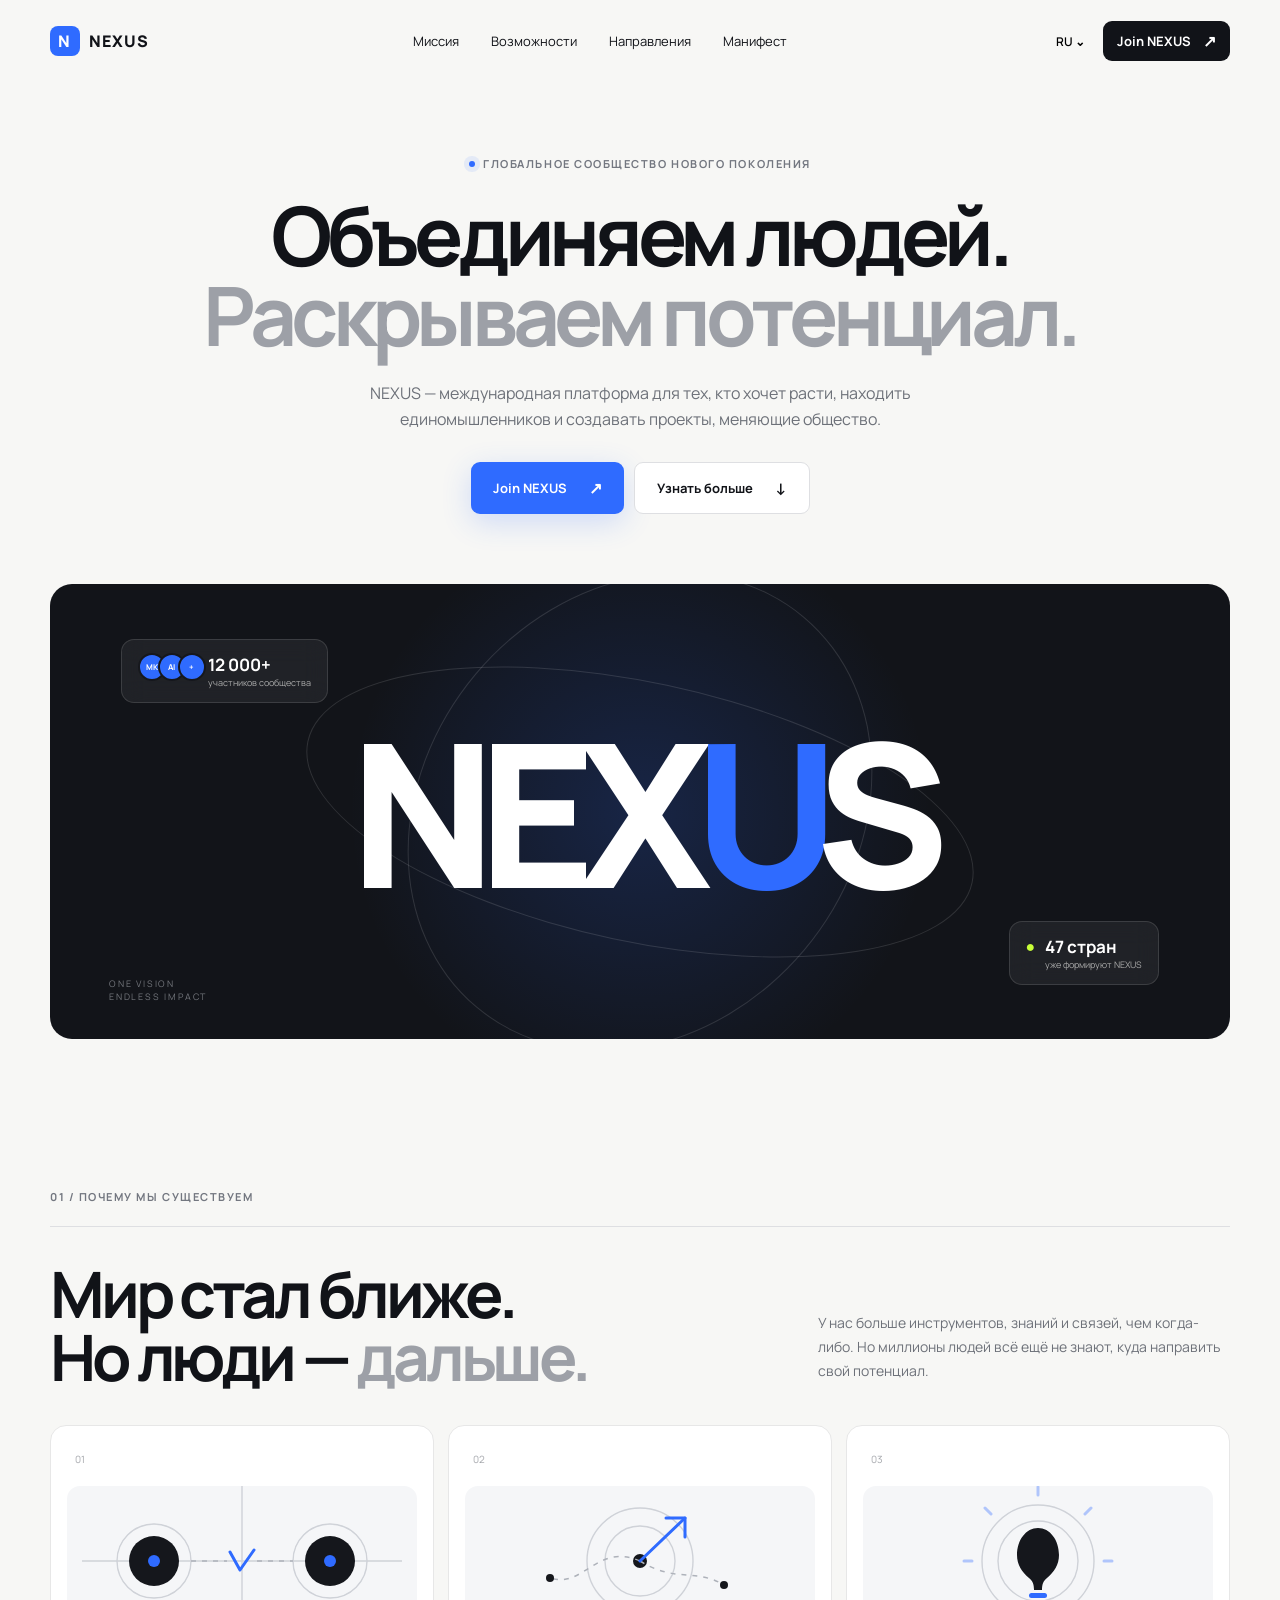
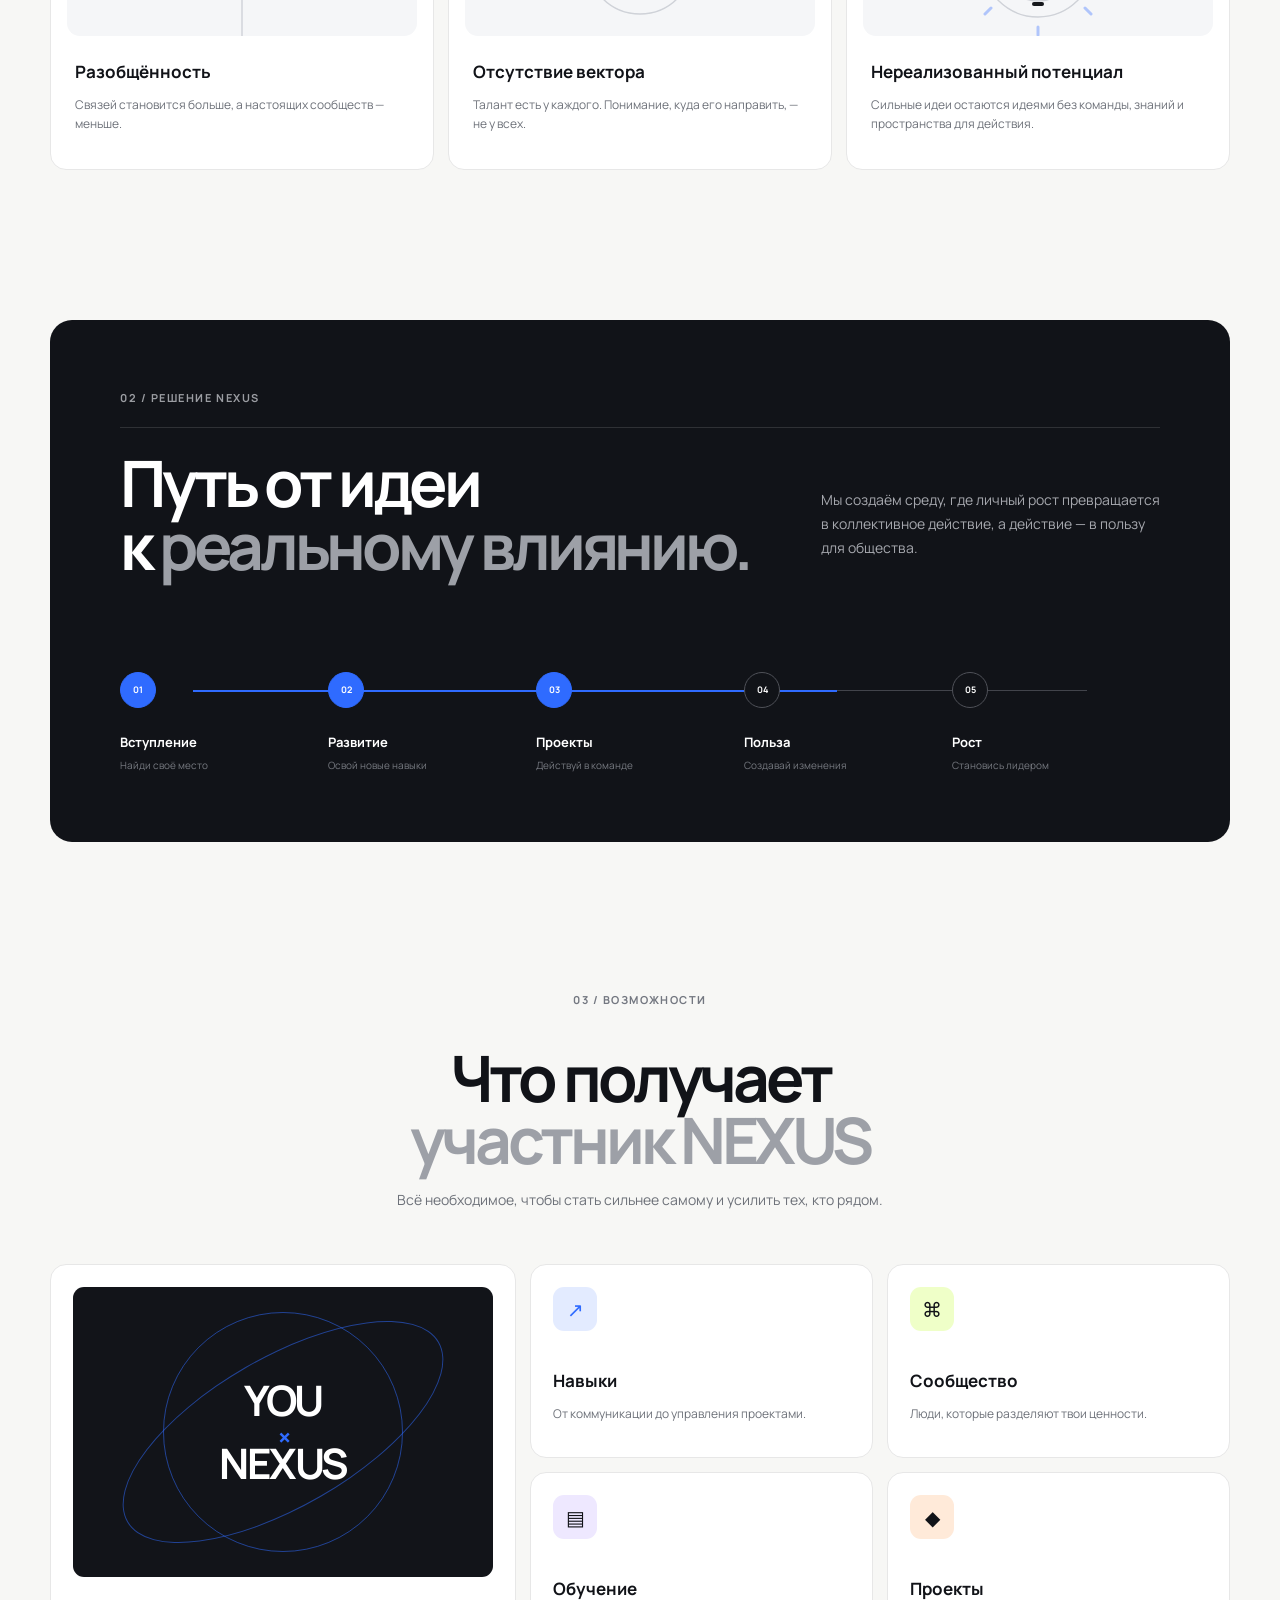
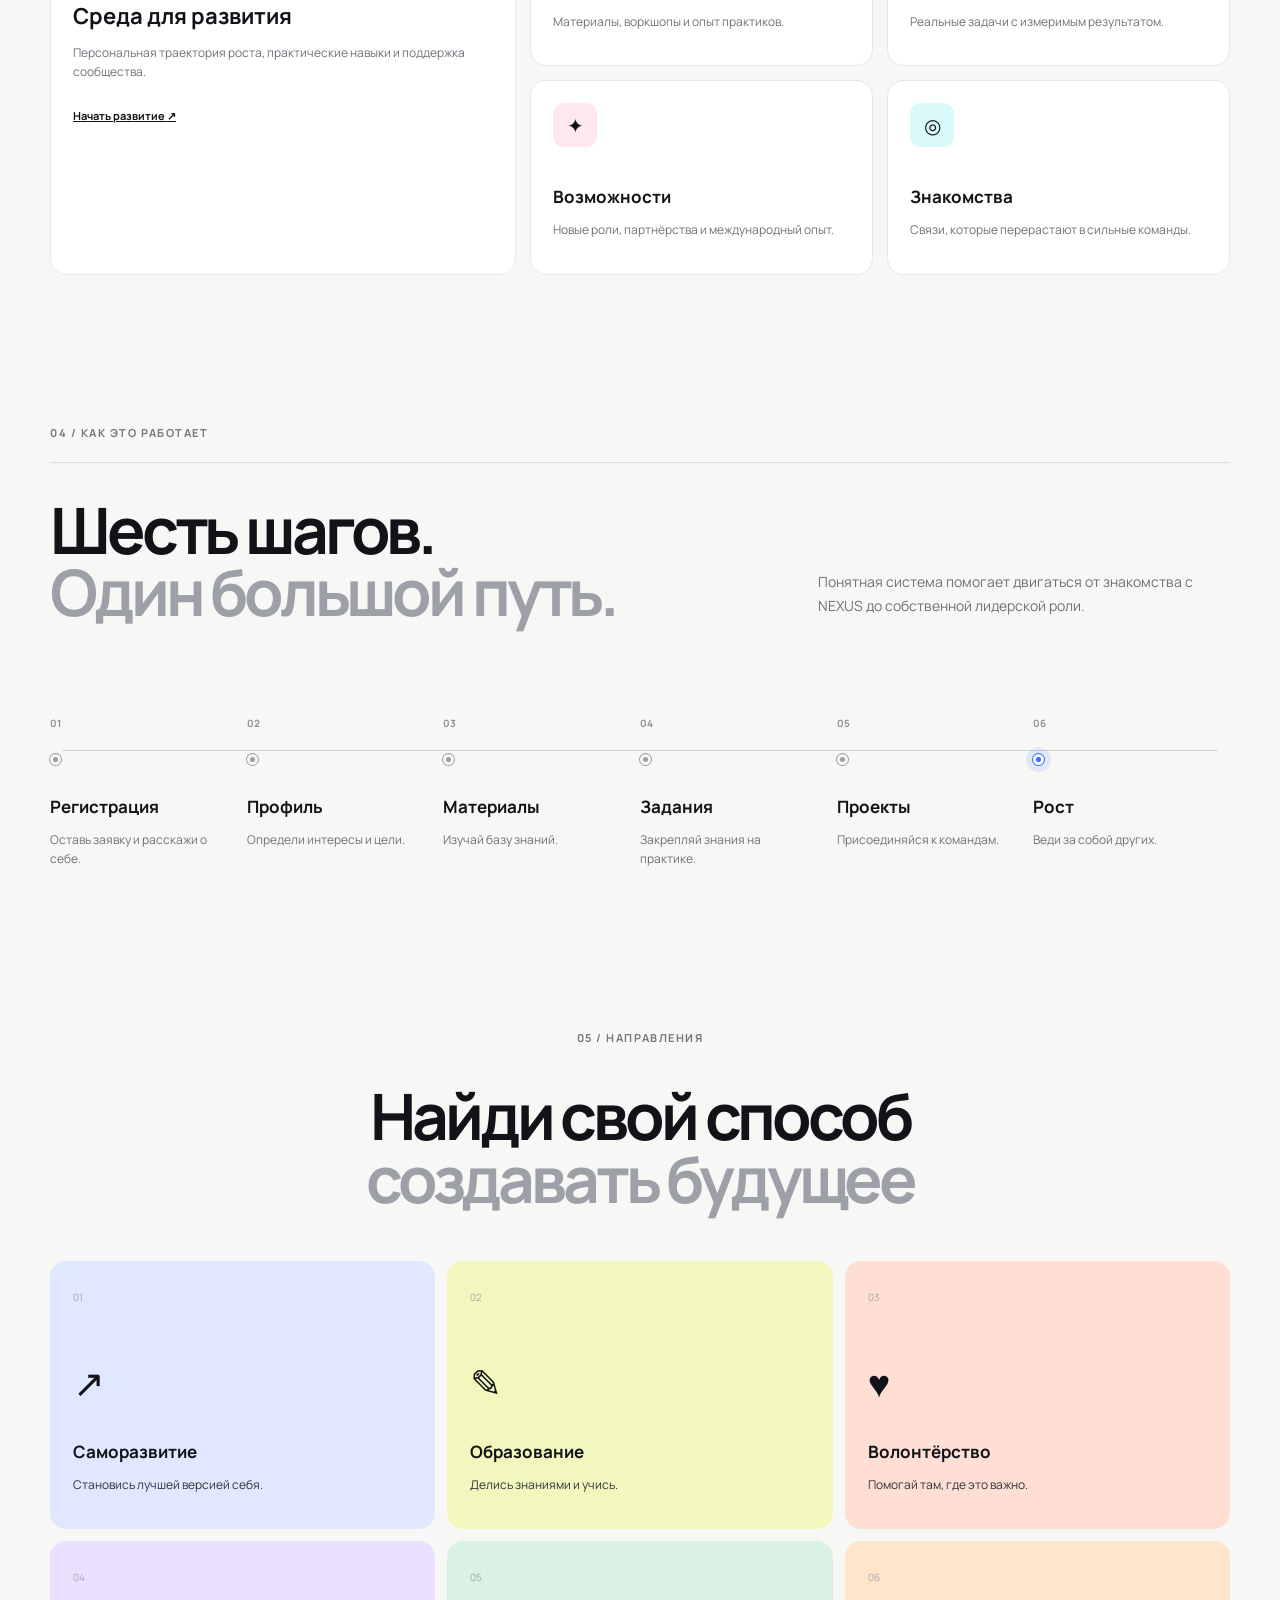
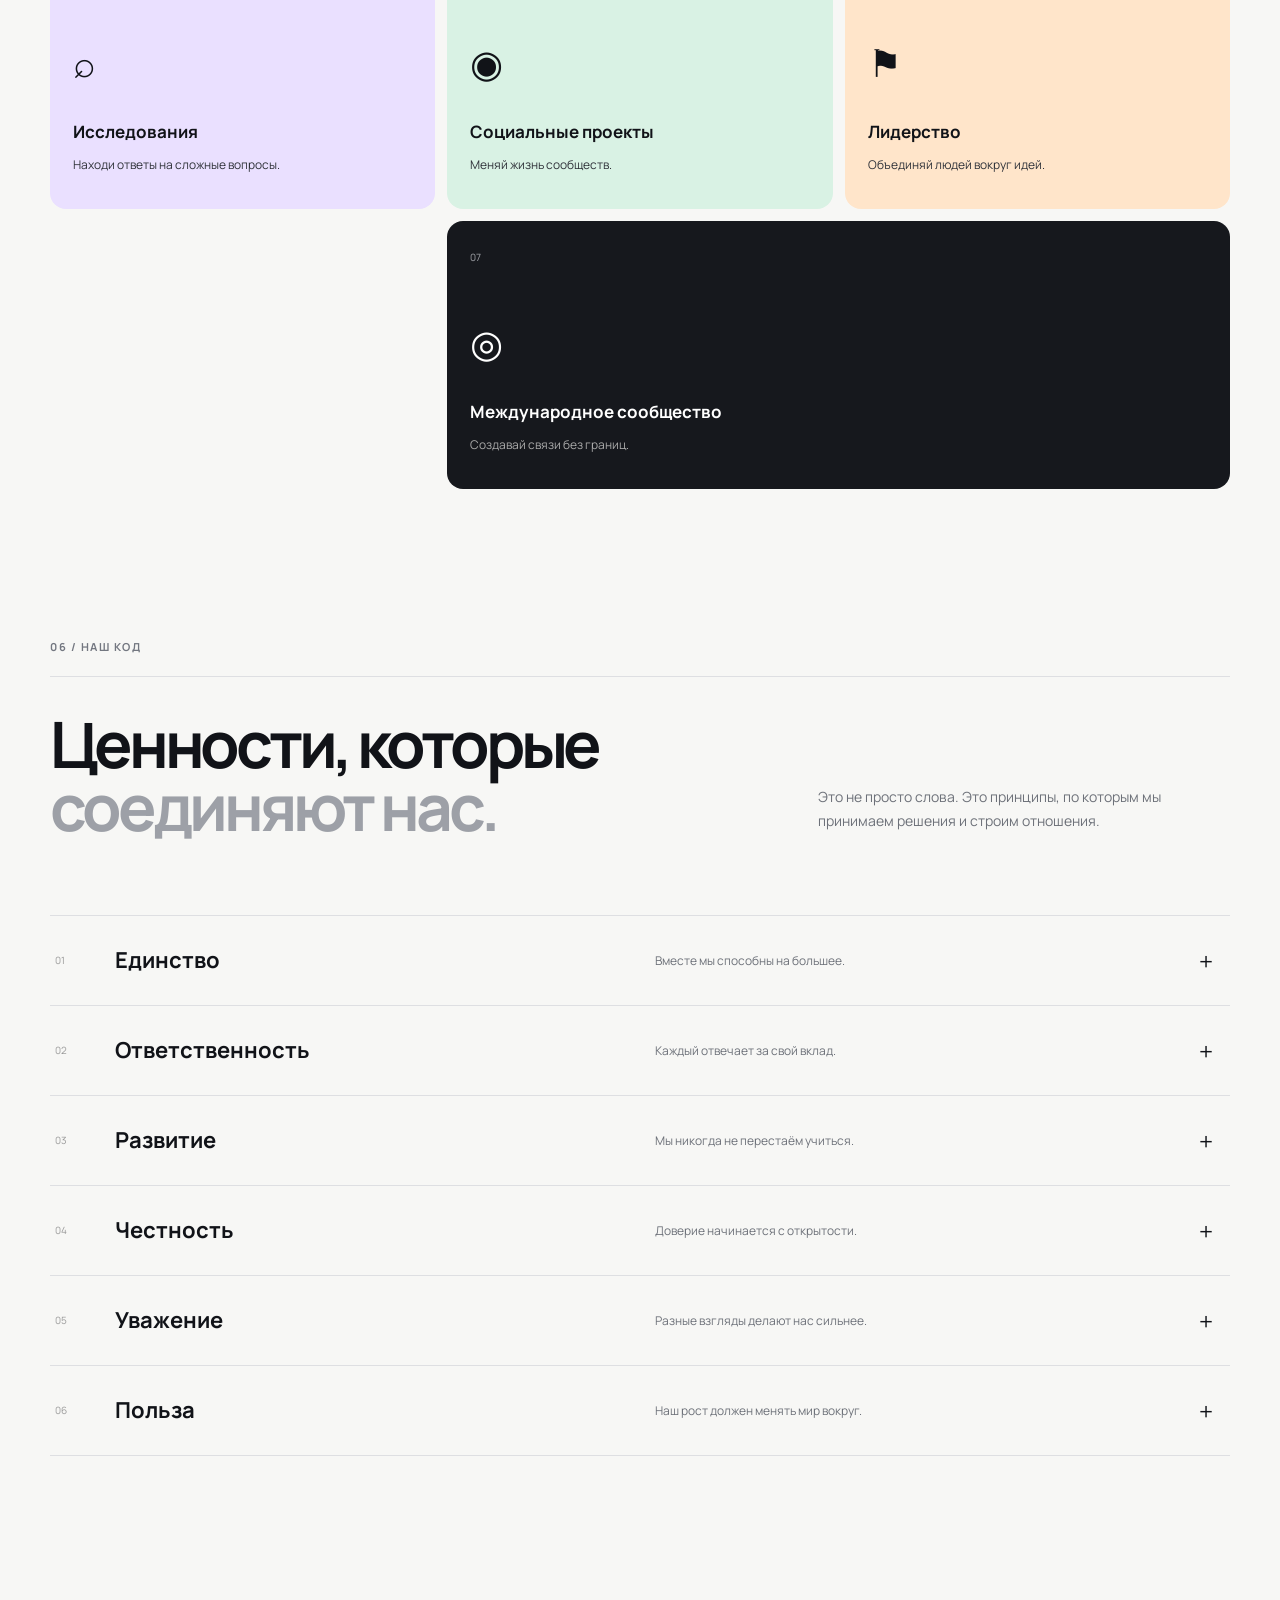
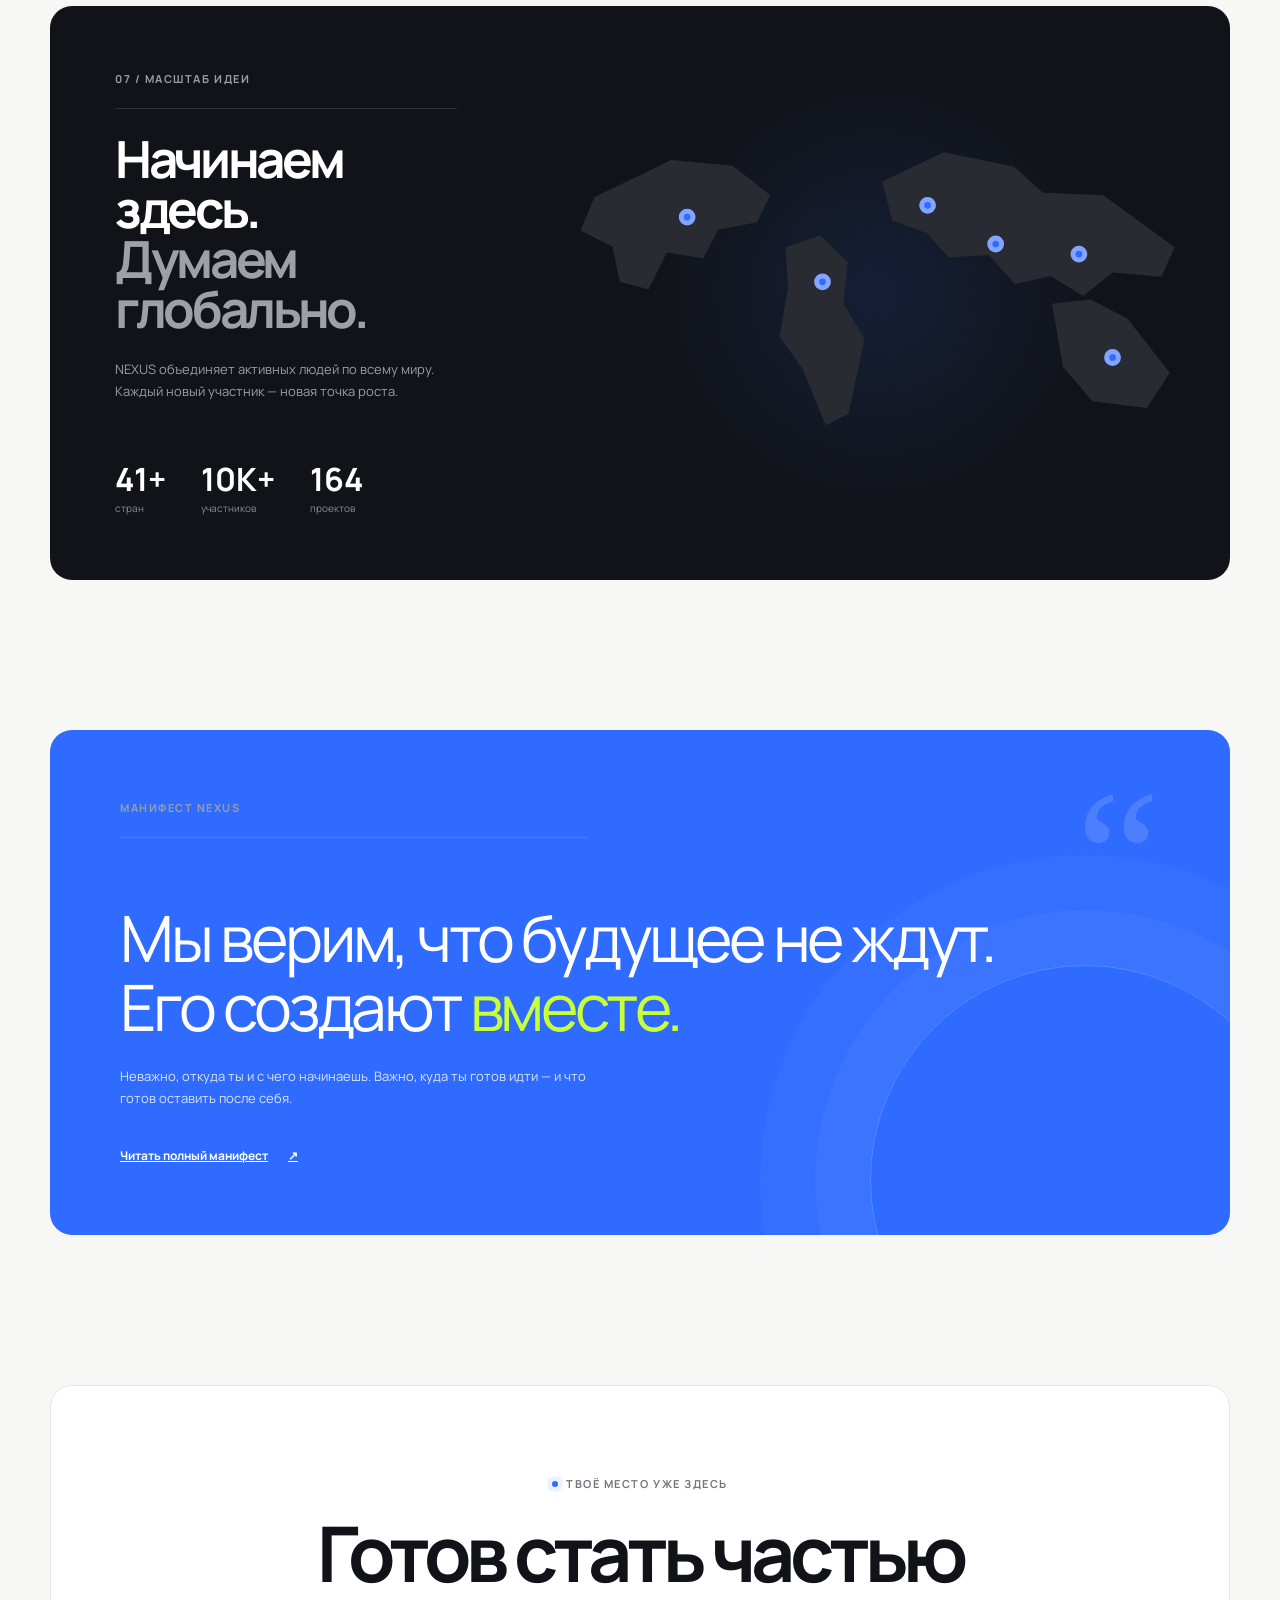
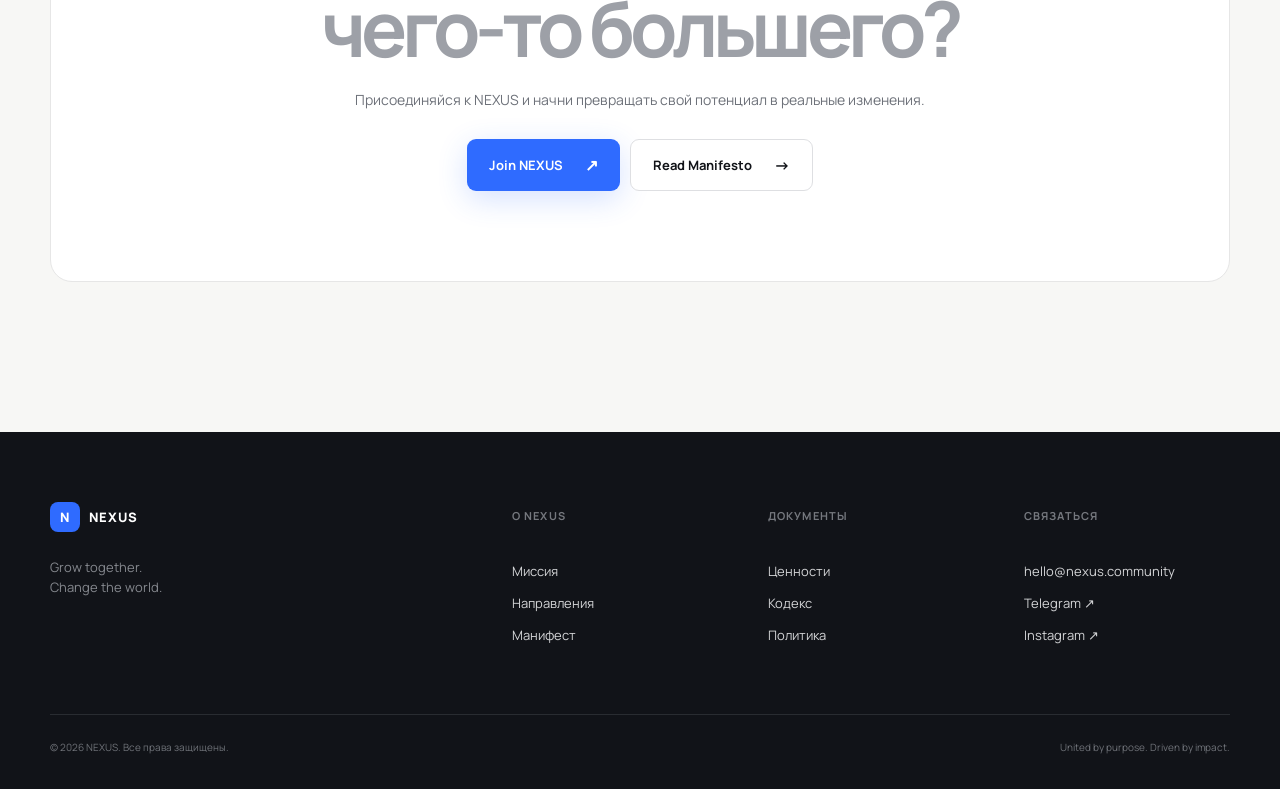
==== index.html @ ebce4820 "nexus-lending" ====
<!doctype html>
<html lang="ru">
<head>
  <meta charset="UTF-8">
  <meta name="viewport" content="width=device-width, initial-scale=1.0">
  <meta name="description" content="NEXUS — международное сообщество людей, которые развиваются и превращают идеи в пользу для общества.">
  <title>NEXUS — Grow together. Change the world.</title>
  <link rel="preconnect" href="https://fonts.googleapis.com">
  <link rel="preconnect" href="https://fonts.gstatic.com" crossorigin>
  <link href="https://fonts.googleapis.com/css2?family=Manrope:wght@400;500;600;700;800&display=swap" rel="stylesheet">
  <link rel="stylesheet" href="styles.css">
  <style>
    .problem-grid article{overflow:hidden;padding-top:20px}.problem-visual{height:150px;margin:18px -8px 24px;border-radius:13px;background:#f5f6f8;display:grid;place-items:center;position:relative;overflow:hidden}.problem-visual svg{width:100%;height:100%;display:block}.problem-visual .line{fill:none;stroke:#15171c;stroke-width:2.2;stroke-linecap:round;stroke-linejoin:round}.problem-visual .soft{fill:none;stroke:#cfd2d8;stroke-width:1.4}.problem-visual .fill{fill:#15171c}.problem-visual .accent{fill:#2f6bff}.problem-visual .accent-line{fill:none;stroke:#2f6bff;stroke-width:3;stroke-linecap:round;stroke-linejoin:round}.problem-visual .dash{fill:none;stroke:#aeb2ba;stroke-width:1.5;stroke-dasharray:5 6}.problem-visual svg *{transition:transform .45s ease,opacity .45s ease}.problem-grid article:hover .visual-disconnect .node-left{transform:translateX(-5px)}.problem-grid article:hover .visual-disconnect .node-right{transform:translateX(5px)}.problem-grid article:hover .visual-direction .arrow{transform:translate(7px,-7px)}.problem-grid article:hover .visual-potential .core{transform:scale(1.14);transform-origin:center}.problem-grid article:hover .visual-potential .ray{opacity:1}
    @media(max-width:800px){.nav-links.open{display:flex;position:absolute;top:72px;left:0;right:0;flex-direction:column;gap:18px;padding:24px;background:#fff;border:1px solid #e4e4e4;border-radius:14px;box-shadow:0 16px 45px #1112}.problem-visual{height:165px}}
  </style>
</head>
<body>
  <header class="nav shell">
    <a class="brand" href="#top" aria-label="NEXUS, на главную"><span class="brand-mark">N</span><span>NEXUS</span></a>
    <nav class="nav-links" aria-label="Основная навигация">
      <a href="#mission">Миссия</a><a href="#benefits">Возможности</a><a href="#directions">Направления</a><a href="#manifesto">Манифест</a>
    </nav>
    <div class="nav-actions"><button class="lang" type="button">RU <span>⌄</span></button><a class="btn btn-dark btn-small" href="#join">Join NEXUS <span>↗</span></a></div>
    <button class="menu" aria-label="Открыть меню" aria-expanded="false"><span></span><span></span></button>
  </header>

  <main id="top">
    <section class="hero shell reveal">
      <div class="eyebrow"><i></i> Глобальное сообщество нового поколения</div>
      <h1>Объединяем людей.<br><span>Раскрываем потенциал.</span></h1>
      <p class="lead">NEXUS — международная платформа для тех, кто хочет расти, находить единомышленников и создавать проекты, меняющие общество.</p>
      <div class="hero-actions"><a class="btn btn-blue" href="#join">Join NEXUS <span>↗</span></a><a class="btn btn-light" href="#mission">Узнать больше <span>↓</span></a></div>
      <div class="hero-stage">
        <div class="orbit orbit-a"></div><div class="orbit orbit-b"></div>
        <div class="hero-word">NEX<span>U</span>S</div>
        <div class="float-card card-one"><div class="avatar-stack"><b>MK</b><b>AI</b><b>+</b></div><strong>12 000+</strong><small>участников сообщества</small></div>
        <div class="float-card card-two"><span class="pulse">●</span><strong>47 стран</strong><small>уже формируют NEXUS</small></div>
        <p class="stage-note">ONE VISION<br>ENDLESS IMPACT</p>
      </div>
    </section>

    <section class="problem section shell reveal" id="mission">
      <div class="section-kicker">01 / Почему мы существуем</div>
      <div class="split-head"><h2>Мир стал ближе.<br>Но люди — <span>дальше.</span></h2><p>У нас больше инструментов, знаний и связей, чем когда-либо. Но миллионы людей всё ещё не знают, куда направить свой потенциал.</p></div>
      <div class="problem-grid">
        <article><span>01</span><div class="problem-visual"><svg class="visual-disconnect" viewBox="0 0 320 150" aria-hidden="true"><path class="soft" d="M0 75h320M160 0v150"/><g class="node-left"><circle class="fill" cx="72" cy="75" r="25"/><circle class="soft" cx="72" cy="75" r="37"/><circle class="accent" cx="72" cy="75" r="6"/></g><g class="node-right"><circle class="fill" cx="248" cy="75" r="25"/><circle class="soft" cx="248" cy="75" r="37"/><circle class="accent" cx="248" cy="75" r="6"/></g><path class="dash" d="M109 75h36m30 0h36"/><path class="accent-line" d="M148 66l10 18 14-20"/></svg></div><h3>Разобщённость</h3><p>Связей становится больше, а настоящих сообществ — меньше.</p></article>
        <article><span>02</span><div class="problem-visual"><svg class="visual-direction" viewBox="0 0 320 150" aria-hidden="true"><circle class="soft" cx="160" cy="75" r="53"/><circle class="soft" cx="160" cy="75" r="35"/><circle class="fill" cx="160" cy="75" r="7"/><path class="dash" d="M160 75C117 56 104 103 70 92M160 75c35 22 56 7 84 24"/><g class="arrow"><path class="accent-line" d="M160 75l45-43"/><path class="accent-line" d="M186 32h19v19"/></g><circle class="fill" cx="70" cy="92" r="4"/><circle class="fill" cx="244" cy="99" r="4"/></svg></div><h3>Отсутствие вектора</h3><p>Талант есть у каждого. Понимание, куда его направить, — не у всех.</p></article>
        <article><span>03</span><div class="problem-visual"><svg class="visual-potential" viewBox="0 0 320 150" aria-hidden="true"><circle class="soft" cx="160" cy="75" r="56"/><circle class="soft" cx="160" cy="75" r="40"/><g class="ray" opacity=".35"><path class="accent-line" d="M160 9V1M160 149v-8M94 75h-8M234 75h-8M113 28l-6-6M207 122l6 6M207 28l6-6M113 122l-6 6"/></g><g class="core"><path class="fill" d="M139 69c0-15 9-27 21-27s21 12 21 27c0 10-5 17-12 23-4 3-5 7-5 12h-8c0-5-1-9-5-12-7-6-12-13-12-23z"/><rect class="accent" x="151" y="107" width="18" height="5" rx="2.5"/><rect class="fill" x="154" y="116" width="12" height="4" rx="2"/></g></svg></div><h3>Нереализованный потенциал</h3><p>Сильные идеи остаются идеями без команды, знаний и пространства для действия.</p></article>
      </div>
    </section>

    <section class="solution section shell reveal">
      <div class="dark-panel">
        <div class="section-kicker light">02 / Решение NEXUS</div>
        <div class="solution-head"><h2>Путь от идеи<br>к <span>реальному влиянию.</span></h2><p>Мы создаём среду, где личный рост превращается в коллективное действие, а действие — в пользу для общества.</p></div>
        <div class="path">
          <div class="path-line"><i></i></div>
          <article><b>01</b><span>Вступление</span><small>Найди своё место</small></article>
          <article><b>02</b><span>Развитие</span><small>Освой новые навыки</small></article>
          <article><b>03</b><span>Проекты</span><small>Действуй в команде</small></article>
          <article><b>04</b><span>Польза</span><small>Создавай изменения</small></article>
          <article><b>05</b><span>Рост</span><small>Становись лидером</small></article>
        </div>
      </div>
    </section>

    <section class="benefits section shell reveal" id="benefits">
      <div class="center-head"><div class="section-kicker">03 / Возможности</div><h2>Что получает<br><span>участник NEXUS</span></h2><p>Всё необходимое, чтобы стать сильнее самому и усилить тех, кто рядом.</p></div>
      <div class="benefit-grid">
        <article class="benefit-feature"><div class="feature-visual"><div class="ring r1"></div><div class="ring r2"></div><strong>YOU<br><span>×</span><br>NEXUS</strong></div><h3>Среда для развития</h3><p>Персональная траектория роста, практические навыки и поддержка сообщества.</p><a href="#join">Начать развитие ↗</a></article>
        <div class="mini-grid">
          <article><div class="mini-icon blue">↗</div><h3>Навыки</h3><p>От коммуникации до управления проектами.</p></article>
          <article><div class="mini-icon lime">⌘</div><h3>Сообщество</h3><p>Люди, которые разделяют твои ценности.</p></article>
          <article><div class="mini-icon violet">▤</div><h3>Обучение</h3><p>Материалы, воркшопы и опыт практиков.</p></article>
          <article><div class="mini-icon orange">◆</div><h3>Проекты</h3><p>Реальные задачи с измеримым результатом.</p></article>
          <article><div class="mini-icon pink">✦</div><h3>Возможности</h3><p>Новые роли, партнёрства и международный опыт.</p></article>
          <article><div class="mini-icon cyan">◎</div><h3>Знакомства</h3><p>Связи, которые перерастают в сильные команды.</p></article>
        </div>
      </div>
    </section>

    <section class="how section shell reveal">
      <div class="section-kicker">04 / Как это работает</div>
      <div class="split-head"><h2>Шесть шагов.<br><span>Один большой путь.</span></h2><p>Понятная система помогает двигаться от знакомства с NEXUS до собственной лидерской роли.</p></div>
      <div class="steps">
        <article><b>01</b><div class="step-dot"></div><h3>Регистрация</h3><p>Оставь заявку и расскажи о себе.</p></article>
        <article><b>02</b><div class="step-dot"></div><h3>Профиль</h3><p>Определи интересы и цели.</p></article>
        <article><b>03</b><div class="step-dot"></div><h3>Материалы</h3><p>Изучай базу знаний.</p></article>
        <article><b>04</b><div class="step-dot"></div><h3>Задания</h3><p>Закрепляй знания на практике.</p></article>
        <article><b>05</b><div class="step-dot"></div><h3>Проекты</h3><p>Присоединяйся к командам.</p></article>
        <article><b>06</b><div class="step-dot active"></div><h3>Рост</h3><p>Веди за собой других.</p></article>
      </div>
    </section>

    <section class="directions section shell reveal" id="directions">
      <div class="center-head"><div class="section-kicker">05 / Направления</div><h2>Найди свой способ<br><span>создавать будущее</span></h2></div>
      <div class="direction-grid">
        <article class="d-blue"><span>01</span><div>↗</div><h3>Саморазвитие</h3><p>Становись лучшей версией себя.</p></article>
        <article class="d-yellow"><span>02</span><div>✎</div><h3>Образование</h3><p>Делись знаниями и учись.</p></article>
        <article class="d-coral"><span>03</span><div>♥</div><h3>Волонтёрство</h3><p>Помогай там, где это важно.</p></article>
        <article class="d-violet"><span>04</span><div>⌕</div><h3>Исследования</h3><p>Находи ответы на сложные вопросы.</p></article>
        <article class="d-green"><span>05</span><div>◉</div><h3>Социальные проекты</h3><p>Меняй жизнь сообществ.</p></article>
        <article class="d-orange"><span>06</span><div>⚑</div><h3>Лидерство</h3><p>Объединяй людей вокруг идей.</p></article>
        <article class="d-dark wide"><span>07</span><div>◎</div><h3>Международное сообщество</h3><p>Создавай связи без границ.</p></article>
      </div>
    </section>

    <section class="values section shell reveal">
      <div class="section-kicker">06 / Наш код</div><div class="split-head"><h2>Ценности, которые<br><span>соединяют нас.</span></h2><p>Это не просто слова. Это принципы, по которым мы принимаем решения и строим отношения.</p></div>
      <div class="value-row"><span>01</span><h3>Единство</h3><p>Вместе мы способны на большее.</p><b>＋</b></div>
      <div class="value-row"><span>02</span><h3>Ответственность</h3><p>Каждый отвечает за свой вклад.</p><b>＋</b></div>
      <div class="value-row"><span>03</span><h3>Развитие</h3><p>Мы никогда не перестаём учиться.</p><b>＋</b></div>
      <div class="value-row"><span>04</span><h3>Честность</h3><p>Доверие начинается с открытости.</p><b>＋</b></div>
      <div class="value-row"><span>05</span><h3>Уважение</h3><p>Разные взгляды делают нас сильнее.</p><b>＋</b></div>
      <div class="value-row"><span>06</span><h3>Польза</h3><p>Наш рост должен менять мир вокруг.</p><b>＋</b></div>
    </section>

    <section class="scale section shell reveal">
      <div class="map-panel">
        <div class="map-copy"><div class="section-kicker light">07 / Масштаб идеи</div><h2>Начинаем здесь.<br><span>Думаем глобально.</span></h2><p>NEXUS объединяет активных людей по всему миру. Каждый новый участник — новая точка роста.</p><div class="stats"><div><strong data-count="47">0</strong><small>стран</small></div><div><strong data-count="12000">0</strong><small>участников</small></div><div><strong data-count="186">0</strong><small>проектов</small></div></div></div>
        <div class="map" aria-label="Карта международного сообщества"><svg viewBox="0 0 800 430" role="img"><path d="M94 87l62-30 73 7 45 35-16 32-46 9-18 34-43-7-22 44-34-9-9-42-38-19 17-40zm198 74 41-14 33 31-5 50 25 42-19 89-27 14-28-68-27-38 10-58zm115-78 73-35 84 17 34 31 72 3 85 62-16 35-58-5-35 28-39-24-42 10-31-35-48 3-26-29-41-15zm202 145 46-5 44 23 50 64-27 42-65-8-35-41z"/><g><circle cx="175" cy="125" r="7"/><circle cx="336" cy="202" r="7"/><circle cx="461" cy="111" r="7"/><circle cx="542" cy="157" r="7"/><circle cx="641" cy="169" r="7"/><circle cx="681" cy="292" r="7"/></g></svg></div>
      </div>
    </section>

    <section class="manifesto section shell reveal" id="manifesto">
      <div class="manifest-card"><span class="quote">“</span><div class="section-kicker light">Манифест NEXUS</div><blockquote>Мы верим, что будущее не ждут.<br>Его создают <em>вместе.</em></blockquote><p>Неважно, откуда ты и с чего начинаешь. Важно, куда ты готов идти — и что готов оставить после себя.</p><a class="text-link" href="#join">Читать полный манифест <span>↗</span></a><div class="manifest-orb"></div></div>
    </section>

    <section class="join section shell reveal" id="join">
      <div class="join-inner"><div class="eyebrow"><i></i> Твоё место уже здесь</div><h2>Готов стать частью<br><span>чего-то большего?</span></h2><p>Присоединяйся к NEXUS и начни превращать свой потенциал в реальные изменения.</p><div class="hero-actions"><a class="btn btn-blue" href="mailto:join@nexus.community">Join NEXUS <span>↗</span></a><a class="btn btn-light" href="#manifesto">Read Manifesto <span>→</span></a></div></div>
    </section>
  </main>

  <footer class="footer">
    <div class="shell footer-top"><div class="footer-brand"><a class="brand inverse" href="#top"><span class="brand-mark">N</span><span>NEXUS</span></a><p>Grow together.<br>Change the world.</p></div><div><h4>О NEXUS</h4><a href="#mission">Миссия</a><a href="#directions">Направления</a><a href="#manifesto">Манифест</a></div><div><h4>Документы</h4><a href="#">Ценности</a><a href="#">Кодекс</a><a href="#">Политика</a></div><div><h4>Связаться</h4><a href="mailto:hello@nexus.community">hello@nexus.community</a><a href="#">Telegram ↗</a><a href="#">Instagram ↗</a></div></div>
    <div class="shell footer-bottom"><span>© 2026 NEXUS. Все права защищены.</span><span>United by purpose. Driven by impact.</span></div>
  </footer>
  <script src="script.js"></script>
</body>
</html>
---- styles.css ----
:root{--ink:#111318;--muted:#6d7179;--line:#dedfe2;--bg:#f7f7f5;--blue:#2f6bff;--lime:#c8ff38;--radius:22px}*{box-sizing:border-box}html{scroll-behavior:smooth}body{margin:0;background:var(--bg);color:var(--ink);font-family:Manrope,Arial,sans-serif;-webkit-font-smoothing:antialiased}.shell{width:min(1180px,calc(100% - 48px));margin:auto}.nav{height:82px;display:flex;align-items:center;justify-content:space-between;position:relative;z-index:20}.brand{display:flex;align-items:center;gap:9px;font-size:16px;font-weight:800;letter-spacing:.07em;text-decoration:none;color:var(--ink)}.brand-mark{display:grid;place-items:center;width:30px;height:30px;border-radius:8px;background:var(--blue);color:white;font-weight:800}.nav-links{display:flex;gap:32px}.nav-links a,.footer a{font-size:13px;color:var(--ink);text-decoration:none}.nav-actions{display:flex;align-items:center;gap:12px}.lang{border:0;background:transparent;font:600 12px Manrope}.btn{display:inline-flex;align-items:center;justify-content:center;gap:22px;height:52px;padding:0 22px;border-radius:9px;text-decoration:none;font-weight:700;font-size:13px;transition:.25s}.btn span{font-size:16px}.btn:hover{transform:translateY(-2px)}.btn-small{height:40px;padding:0 14px;gap:12px}.btn-dark{background:var(--ink);color:white}.btn-blue{background:var(--blue);color:white;box-shadow:0 8px 30px #2f6bff33}.btn-light{background:white;color:var(--ink);border:1px solid var(--line)}.menu{display:none;background:none;border:0}.hero{text-align:center;padding-top:74px}.eyebrow,.section-kicker{text-transform:uppercase;letter-spacing:.14em;font-weight:700;font-size:11px;color:#737780}.eyebrow{display:flex;justify-content:center;align-items:center;gap:8px}.eyebrow i{width:6px;height:6px;border-radius:50%;background:var(--blue);box-shadow:0 0 0 5px #2f6bff18}.hero h1,.section h2{font-size:clamp(48px,6.4vw,86px);line-height:.98;letter-spacing:-.065em;margin:24px 0}.hero h1 span,.section h2 span{color:#9da0a7}.lead{font-size:16px;line-height:1.65;max-width:660px;margin:0 auto;color:var(--muted)}.hero-actions{display:flex;justify-content:center;gap:10px;margin-top:30px}.hero-stage{height:455px;margin-top:70px;background:#121419;border-radius:var(--radius);position:relative;overflow:hidden;color:white;display:grid;place-items:center}.hero-stage:after{content:"";position:absolute;inset:0;background:radial-gradient(circle at center,#2f6bff32,transparent 46%)}.hero-word{position:relative;z-index:2;font-weight:800;font-size:clamp(80px,16vw,200px);letter-spacing:-.09em}.hero-word span{color:var(--blue)}.orbit{position:absolute;border:1px solid #ffffff20;border-radius:50%;z-index:1}.orbit-a{width:680px;height:260px;transform:rotate(12deg)}.orbit-b{width:510px;height:430px;transform:rotate(-50deg)}.float-card{position:absolute;z-index:4;background:#ffffff10;border:1px solid #ffffff20;backdrop-filter:blur(12px);border-radius:13px;padding:13px 16px;text-align:left;display:grid;grid-template-columns:auto 1fr;column-gap:10px}.float-card strong{font-size:17px}.float-card small{font-size:9px;color:#aaa;grid-column:2}.card-one{left:6%;top:12%}.card-two{right:6%;bottom:12%}.avatar-stack{grid-row:1/3}.avatar-stack b{display:inline-grid;place-items:center;width:28px;height:28px;border-radius:50%;background:var(--blue);font-size:8px;margin-right:-8px;border:2px solid #16181d}.pulse{color:var(--lime);grid-row:1/3}.stage-note{position:absolute;z-index:3;left:5%;bottom:6%;text-align:left;font-size:9px;letter-spacing:.2em;color:#74777d}.section{padding-top:150px}.section-kicker{padding-bottom:22px;border-bottom:1px solid var(--line)}.split-head{display:grid;grid-template-columns:1.25fr .75fr;gap:80px;align-items:end}.split-head h2{font-size:clamp(42px,5vw,67px);margin:36px 0}.split-head p,.solution-head p{color:var(--muted);line-height:1.7;font-size:14px;max-width:430px;margin-bottom:42px}.problem-grid{display:grid;grid-template-columns:repeat(3,1fr);gap:14px}.problem-grid article{background:white;border:1px solid #e7e7e7;border-radius:16px;padding:24px;min-height:280px;position:relative;transition:.3s}.problem-grid article:hover{transform:translateY(-6px);box-shadow:0 20px 50px #1111}.problem-grid article>span,.direction-grid article>span{font-size:10px;color:#a4a6ab}.icon{font-size:48px;margin:48px 0 28px}.problem-grid h3,.benefit-grid h3,.steps h3,.direction-grid h3{font-size:17px;margin:0 0 10px}.problem-grid p,.benefit-grid p,.steps p,.direction-grid p{font-size:12px;color:var(--muted);line-height:1.6}.dark-panel{background:#111318;color:white;border-radius:var(--radius);padding:70px}.section-kicker.light{color:#9b9da2;border-color:#ffffff20}.solution-head{display:grid;grid-template-columns:1.3fr .7fr;gap:70px;align-items:end}.solution-head h2{font-size:clamp(46px,5vw,68px)}.solution-head p{color:#a6a8ae}.path{position:relative;display:grid;grid-template-columns:repeat(5,1fr);margin-top:70px}.path-line{position:absolute;top:18px;left:7%;right:7%;height:1px;background:#42444b}.path-line i{display:block;width:72%;height:2px;background:var(--blue)}.path article{display:flex;flex-direction:column;gap:7px;position:relative}.path article b{width:36px;height:36px;border:1px solid #4f5158;border-radius:50%;display:grid;place-items:center;background:#111318;font-size:9px;margin-bottom:18px}.path article:nth-of-type(-n+3) b{background:var(--blue);border-color:var(--blue)}.path article span{font-size:13px;font-weight:700}.path article small{font-size:10px;color:#777a81}.center-head{text-align:center}.center-head .section-kicker{border:0}.center-head h2{font-size:clamp(45px,5vw,67px);margin:18px 0}.center-head p{color:var(--muted);font-size:14px}.benefit-grid{display:grid;grid-template-columns:.8fr 1.2fr;gap:14px;margin-top:55px}.benefit-feature,.mini-grid article{background:white;border:1px solid #e7e7e7;border-radius:16px;padding:22px}.feature-visual{height:290px;border-radius:11px;background:#121419;position:relative;overflow:hidden;display:grid;place-items:center;color:white}.feature-visual strong{text-align:center;font-size:42px;line-height:.75;letter-spacing:-.06em;z-index:2}.feature-visual strong span{color:var(--blue);font-size:26px}.ring{position:absolute;border:1px solid #2f6bff88;border-radius:50%}.r1{width:240px;height:240px}.r2{width:360px;height:150px;transform:rotate(-30deg)}.benefit-feature h3{font-size:22px;margin-top:24px}.benefit-feature a{display:inline-block;color:var(--ink);font-size:11px;font-weight:700;margin-top:15px}.mini-grid{display:grid;grid-template-columns:repeat(2,1fr);gap:14px}.mini-grid article{min-height:190px}.mini-icon{width:44px;height:44px;border-radius:11px;display:grid;place-items:center;margin-bottom:38px;font-size:20px}.blue{background:#e3ebff;color:#2f6bff}.lime{background:#efffc8}.violet{background:#eee8ff}.orange{background:#ffead9}.pink{background:#ffe7ef}.cyan{background:#daf9fb}.steps{display:grid;grid-template-columns:repeat(6,1fr);margin-top:50px;position:relative}.steps:before{content:"";position:absolute;height:1px;background:#cfd0d2;top:40px;left:1%;right:1%}.steps article{position:relative;padding-right:18px}.steps b{font-size:10px;color:#8d9096}.step-dot{width:11px;height:11px;border:3px solid var(--bg);background:#9b9da2;border-radius:50%;margin:22px 0 30px;box-shadow:0 0 0 1px #9b9da2}.step-dot.active{background:var(--blue);box-shadow:0 0 0 1px var(--blue),0 0 0 7px #2f6bff1c}.direction-grid{display:grid;grid-template-columns:repeat(3,1fr);gap:12px;margin-top:50px}.direction-grid article{min-height:260px;padding:23px;border-radius:16px;position:relative}.direction-grid article div{font-size:38px;margin:50px 0 32px}.direction-grid article p{color:#30333a}.d-blue{background:#dfe8ff}.d-yellow{background:#f2f8bd}.d-coral{background:#ffded4}.d-violet{background:#eae0ff}.d-green{background:#d9f2e4}.d-orange{background:#ffe5ca}.direction-grid .d-dark{background:#16181d;color:white}.direction-grid .d-dark p{color:#aaa}.direction-grid .wide{grid-column:2/4}.values .split-head{margin-bottom:40px}.value-row{display:grid;grid-template-columns:60px 1fr 1fr 30px;align-items:center;border-top:1px solid var(--line);padding:24px 5px}.value-row:last-child{border-bottom:1px solid var(--line)}.value-row span{font-size:10px;color:#999}.value-row h3{font-size:22px;margin:0}.value-row p{font-size:12px;color:var(--muted)}.value-row b{font-size:22px;font-weight:400}.map-panel{background:#111318;color:white;border-radius:var(--radius);display:grid;grid-template-columns:.8fr 1.2fr;overflow:hidden}.map-copy{padding:65px}.map-copy h2{font-size:clamp(42px,4vw,60px)}.map-copy p{font-size:13px;color:#9b9da2;line-height:1.7}.stats{display:flex;gap:35px;margin-top:55px}.stats div{display:flex;flex-direction:column}.stats strong{font-size:32px}.stats small{font-size:10px;color:#8a8d92}.map{display:grid;place-items:center;background:radial-gradient(circle at 50% 50%,#2f6bff22,transparent 50%)}.map svg{width:95%;fill:#282b32}.map circle{fill:var(--blue);stroke:#84a5ff;stroke-width:6;animation:pulse 2s infinite}@keyframes pulse{50%{stroke-width:14;stroke-opacity:.1}}.manifest-card{min-height:500px;background:var(--blue);color:white;border-radius:var(--radius);padding:70px;position:relative;overflow:hidden}.manifest-card .section-kicker{width:45%}.quote{position:absolute;right:70px;top:18px;font-family:Georgia;font-size:190px;color:#ffffff24}.manifest-card blockquote{font-size:clamp(38px,5vw,65px);line-height:1.08;letter-spacing:-.05em;margin:65px 0 24px;position:relative;z-index:2}.manifest-card blockquote em{color:var(--lime);font-style:normal}.manifest-card p{width:48%;color:#d9e2ff;line-height:1.7;font-size:13px}.text-link{display:inline-flex;gap:20px;color:white;font-size:12px;font-weight:700;margin-top:25px}.manifest-orb{position:absolute;width:430px;height:430px;border:1px solid #ffffff30;border-radius:50%;right:-70px;bottom:-160px;box-shadow:0 0 0 55px #ffffff08,0 0 0 110px #ffffff07}.join{text-align:center;padding-bottom:150px}.join-inner{background:white;border:1px solid #e6e6e6;border-radius:var(--radius);padding:90px 20px}.join h2{font-size:clamp(48px,6vw,78px)}.join p{font-size:14px;color:var(--muted)}.footer{background:#111318;color:white;padding-top:70px}.footer-top{display:grid;grid-template-columns:2fr repeat(3,1fr);gap:50px;padding-bottom:70px}.brand.inverse{color:white}.footer-brand p{color:#85888e;font-size:13px;line-height:1.6;margin-top:25px}.footer h4{font-size:11px;text-transform:uppercase;letter-spacing:.1em;color:#75787e;margin:6px 0 25px}.footer-top>div:not(:first-child){display:flex;flex-direction:column;gap:14px}.footer a{color:#d3d4d6}.footer-bottom{border-top:1px solid #292c31;padding:25px 0 35px;display:flex;justify-content:space-between;color:#6f7278;font-size:10px}.reveal{opacity:0;transform:translateY(25px);transition:opacity .7s,transform .7s}.reveal.visible{opacity:1;transform:none}@media(max-width:800px){.shell{width:min(100% - 28px,1180px)}.nav-links,.nav-actions{display:none}.menu{display:block}.menu span{display:block;width:22px;height:2px;background:#111;margin:5px}.hero{padding-top:45px}.hero h1{font-size:48px}.hero-stage{height:340px;margin-top:45px}.float-card{transform:scale(.8)}.card-one{left:0}.card-two{right:0}.section{padding-top:95px}.split-head,.solution-head,.benefit-grid,.map-panel{grid-template-columns:1fr;gap:5px}.problem-grid,.direction-grid{grid-template-columns:1fr}.dark-panel,.map-copy,.manifest-card{padding:35px 24px}.path{grid-template-columns:1fr;margin-top:40px;gap:25px}.path-line{top:0;bottom:0;left:17px;width:1px;height:auto}.path article{padding-left:55px}.path article b{position:absolute;left:0;margin:0}.mini-grid{grid-template-columns:1fr}.steps{grid-template-columns:repeat(2,1fr);gap:35px}.steps:before{display:none}.direction-grid .wide{grid-column:auto}.value-row{grid-template-columns:35px 1fr 25px}.value-row p{display:none}.map{min-height:280px}.manifest-card .section-kicker,.manifest-card p{width:100%}.manifest-orb{opacity:.5}.footer-top{grid-template-columns:1fr 1fr}.footer-brand{grid-column:1/3}.footer-bottom{gap:25px}.hero-actions{flex-wrap:wrap}}@media(max-width:450px){.hero h1{font-size:41px}.hero-word{font-size:72px}.card-two{bottom:7%}.split-head h2,.center-head h2{font-size:40px}.problem-grid article{min-height:240px}.steps{grid-template-columns:1fr 1fr}.stats{gap:18px}.stats strong{font-size:25px}.footer-top{gap:35px 15px}.footer-bottom{flex-direction:column}}
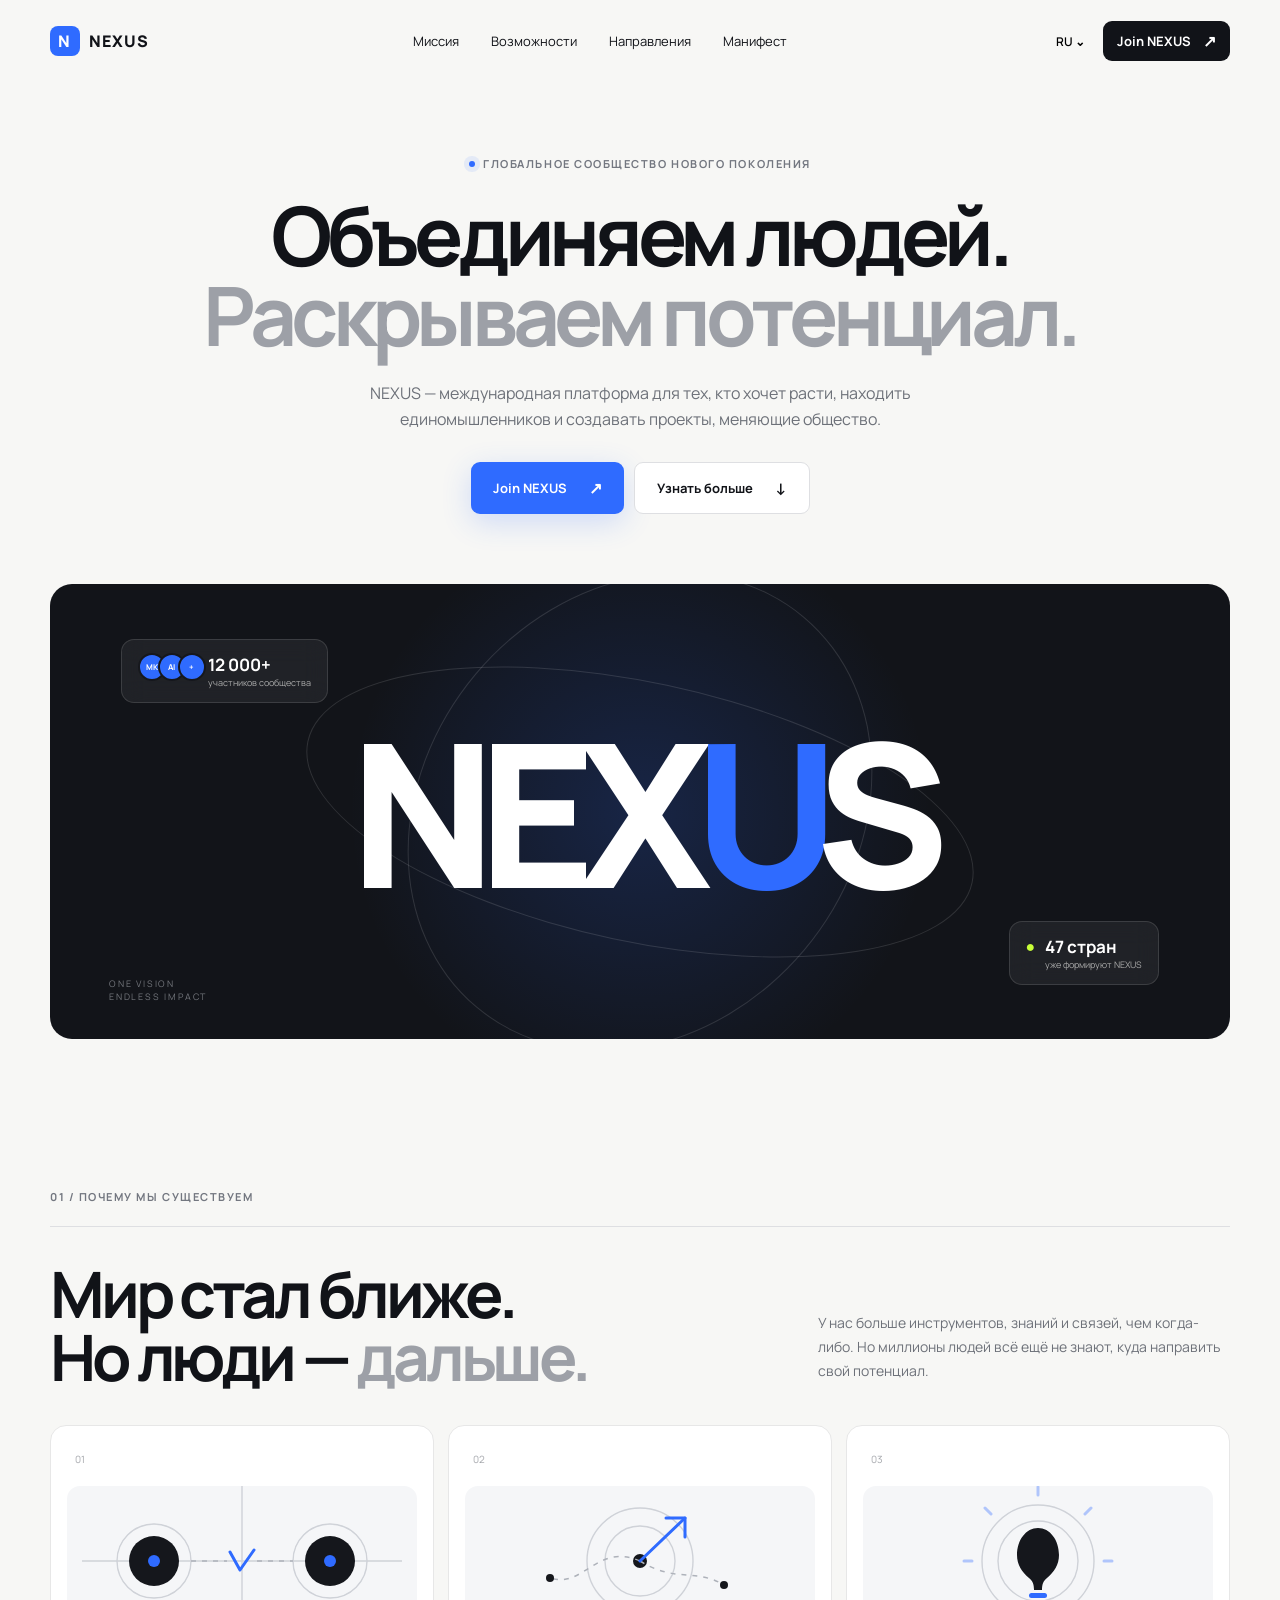
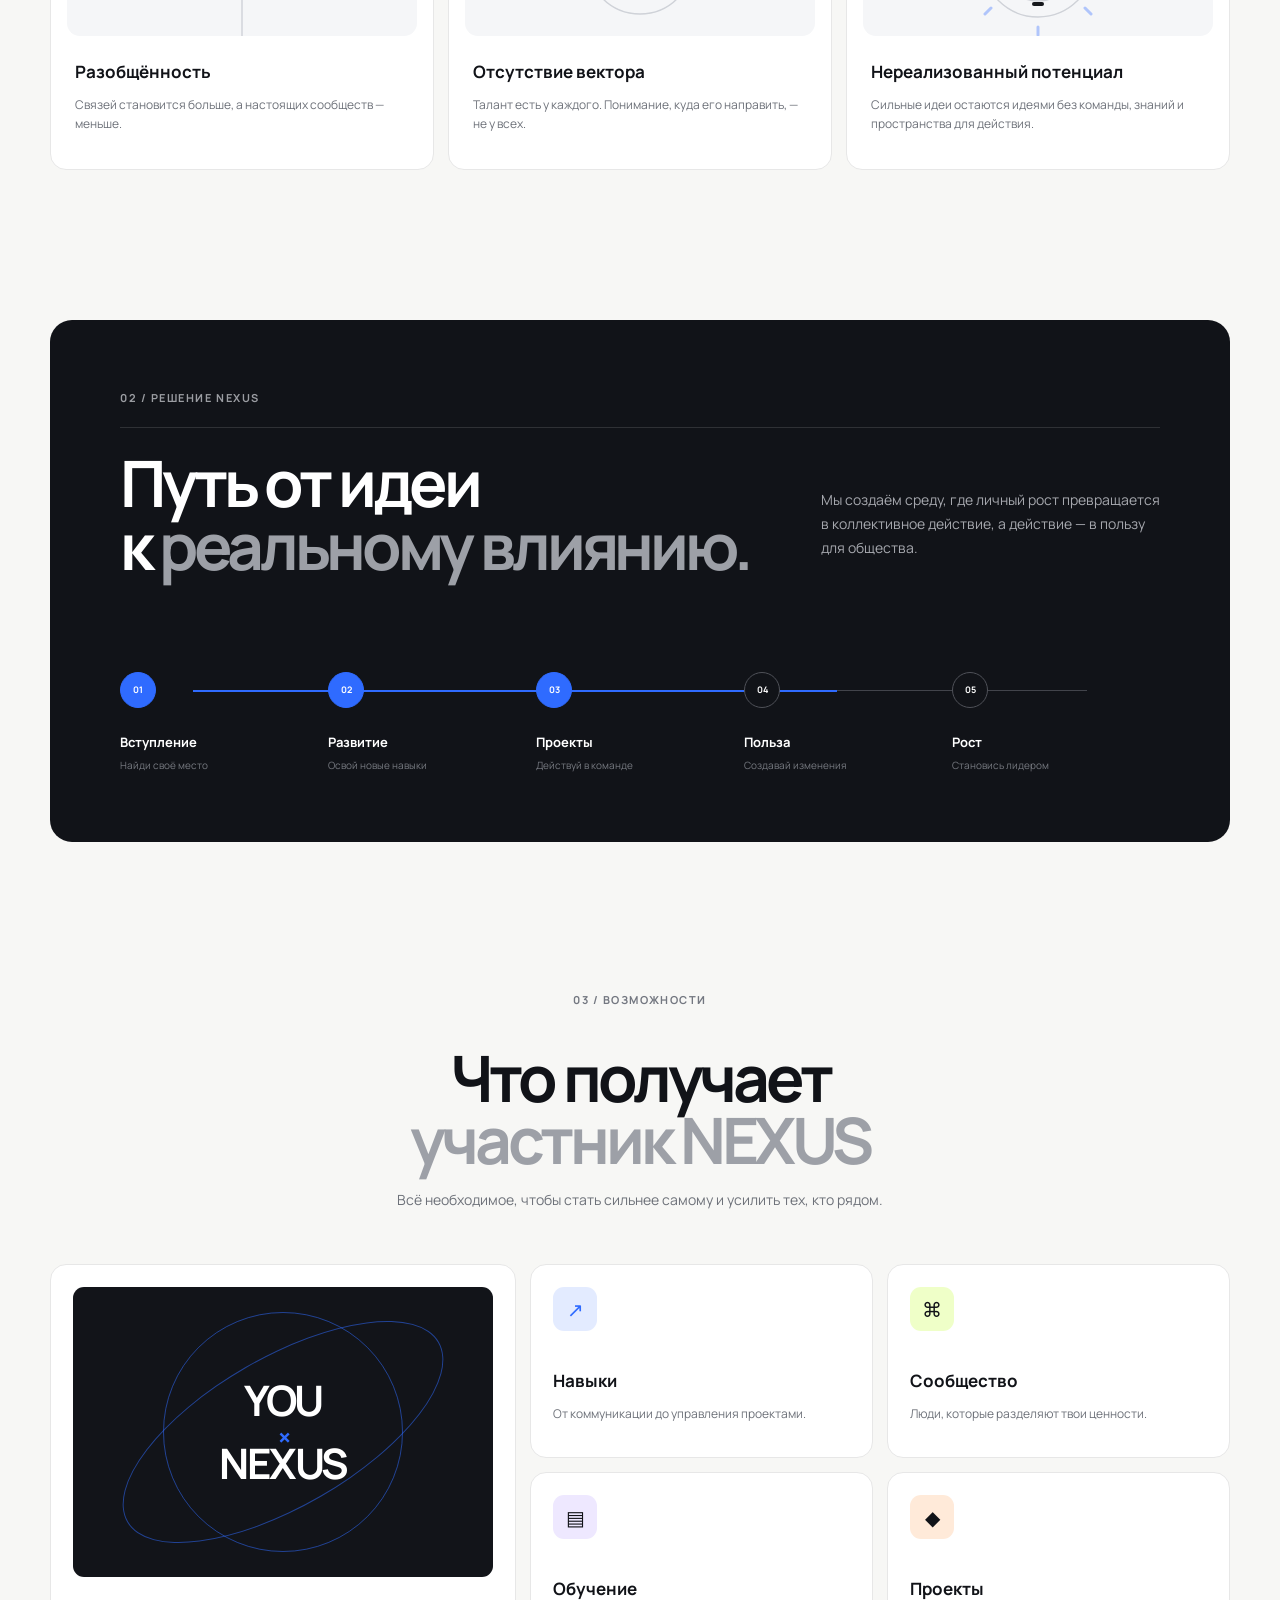
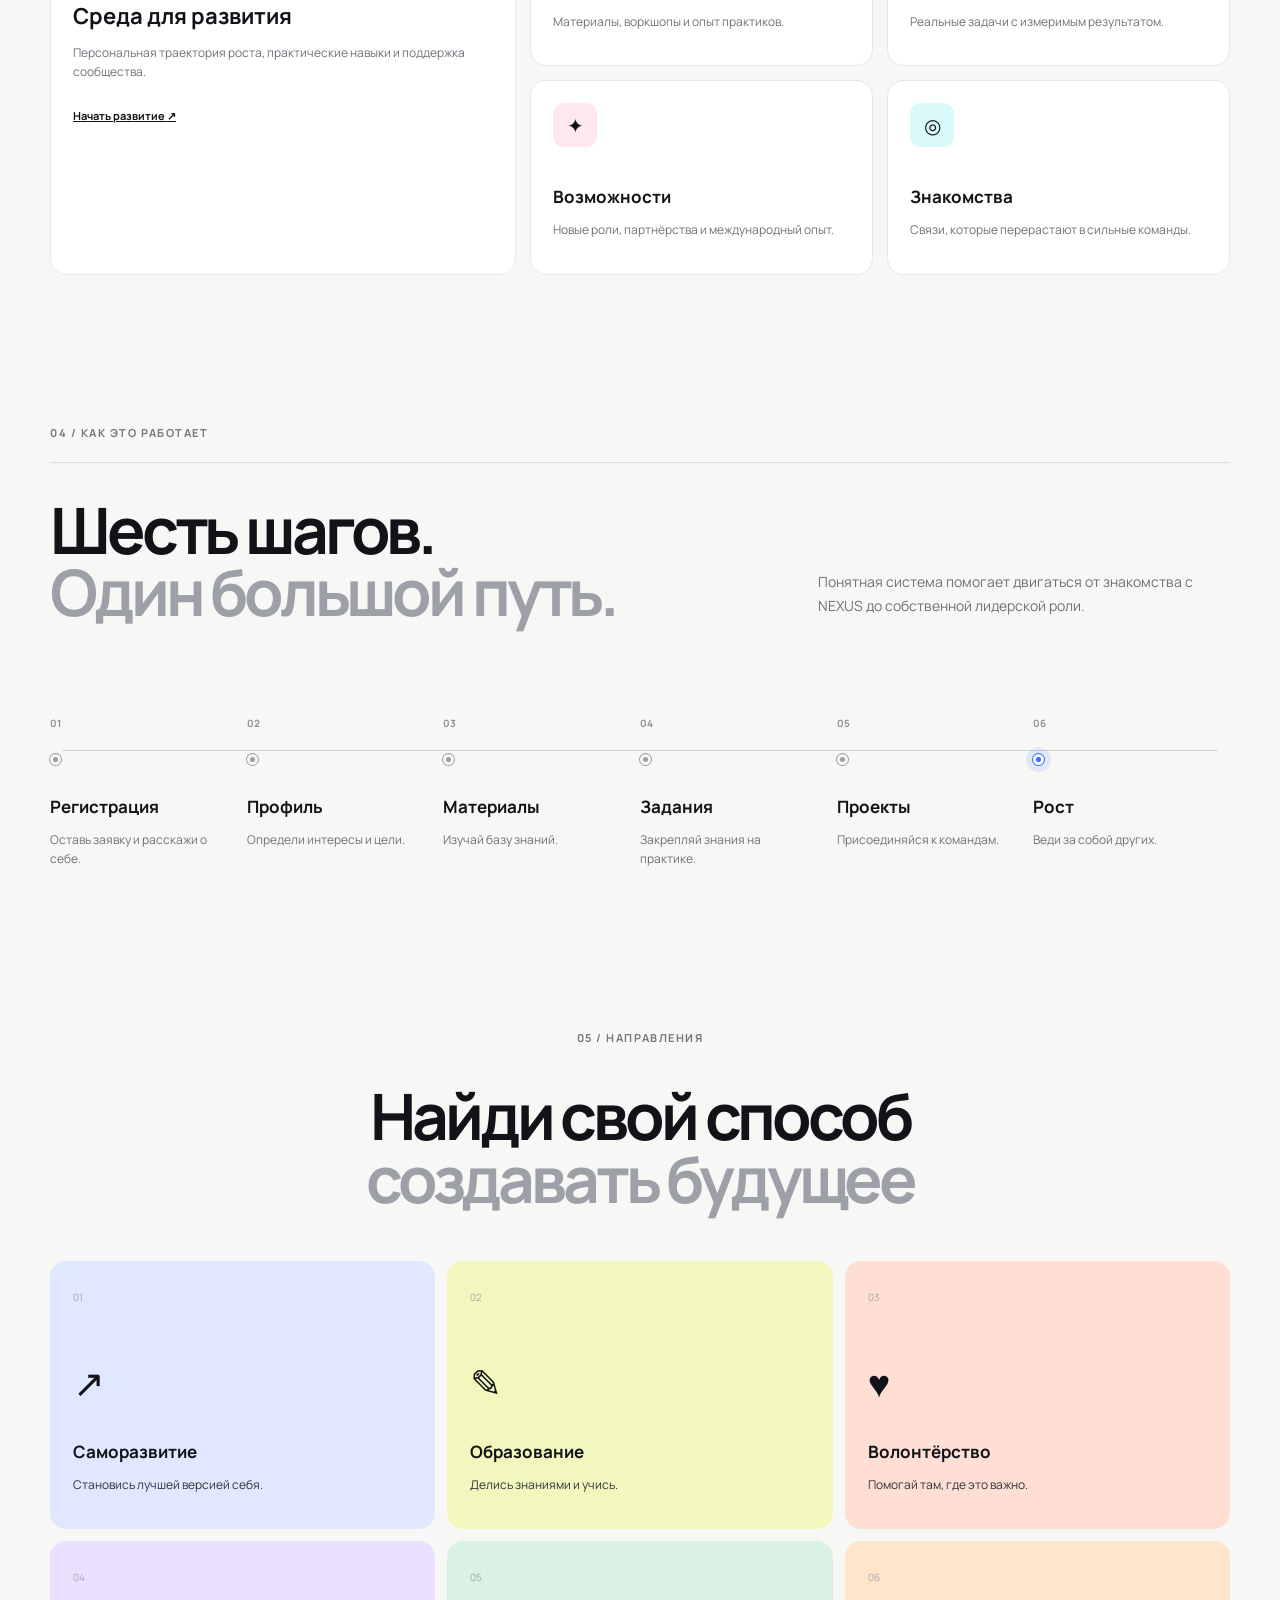
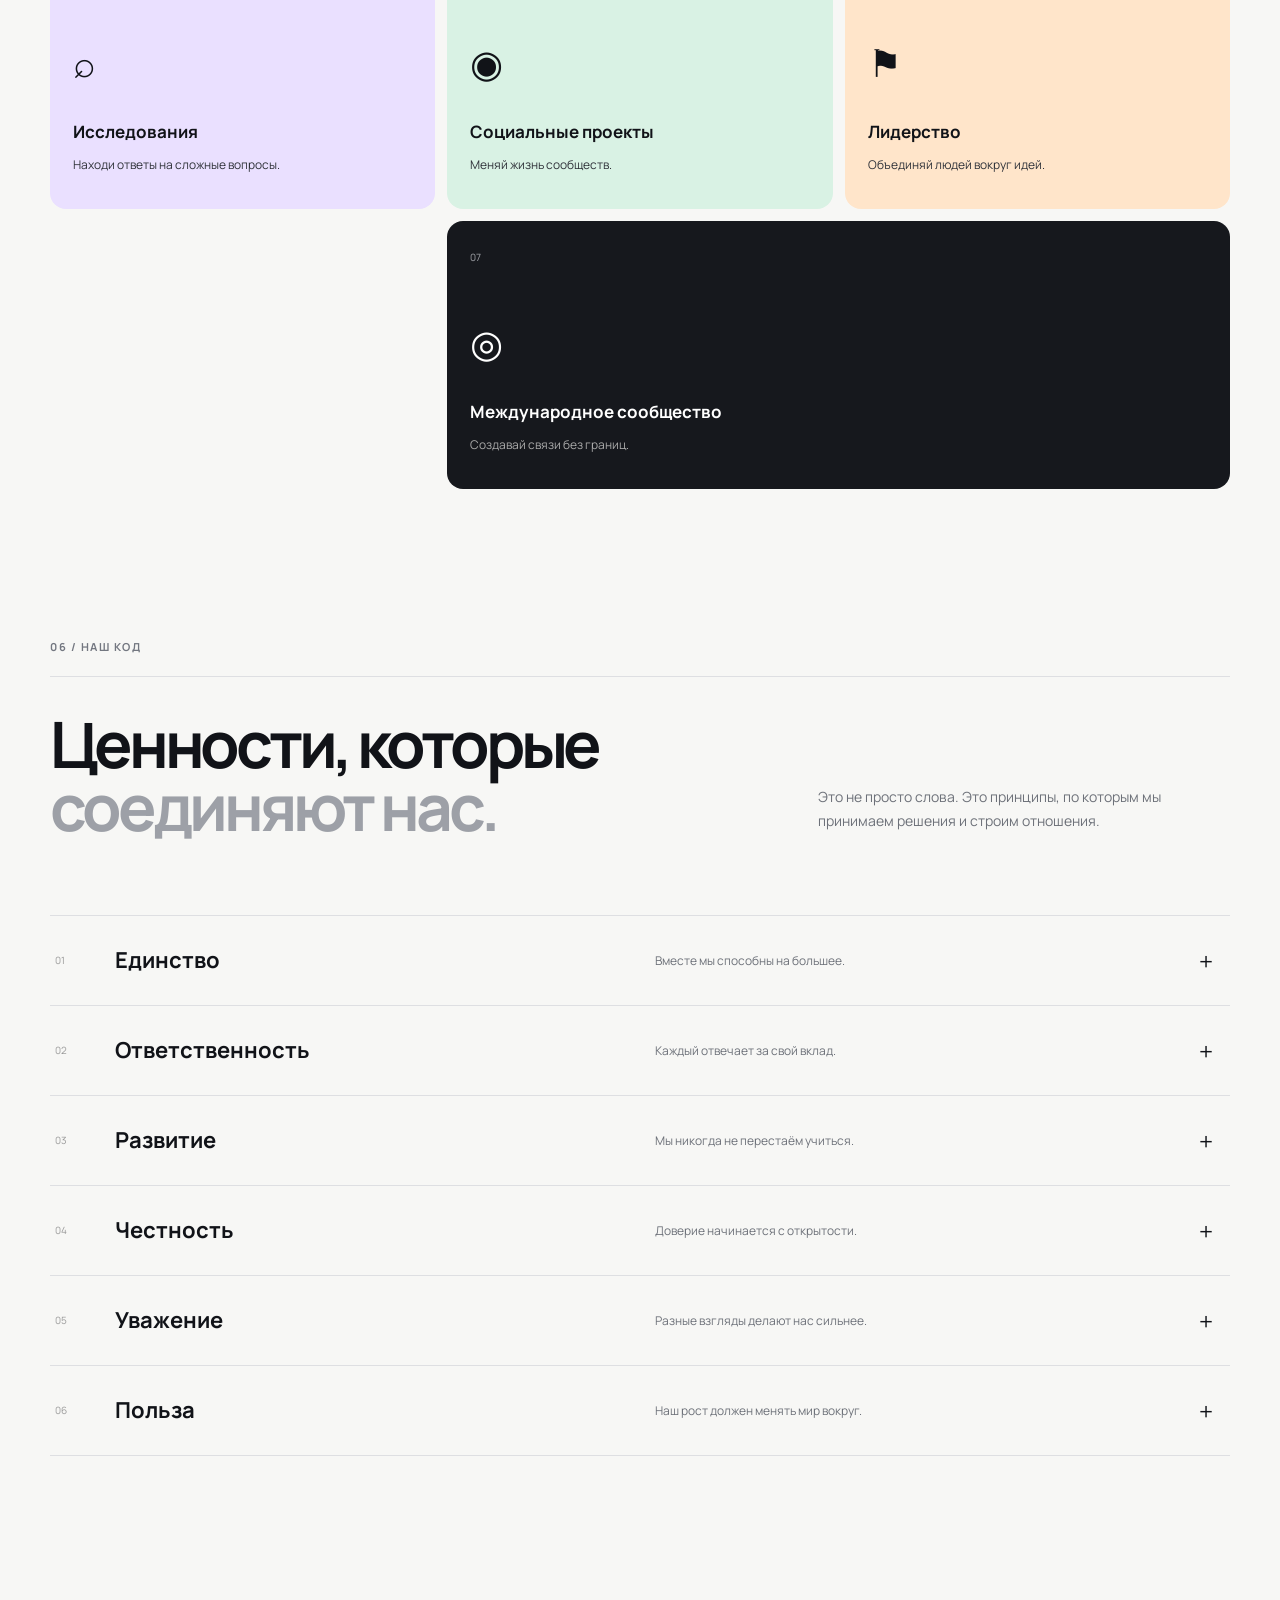
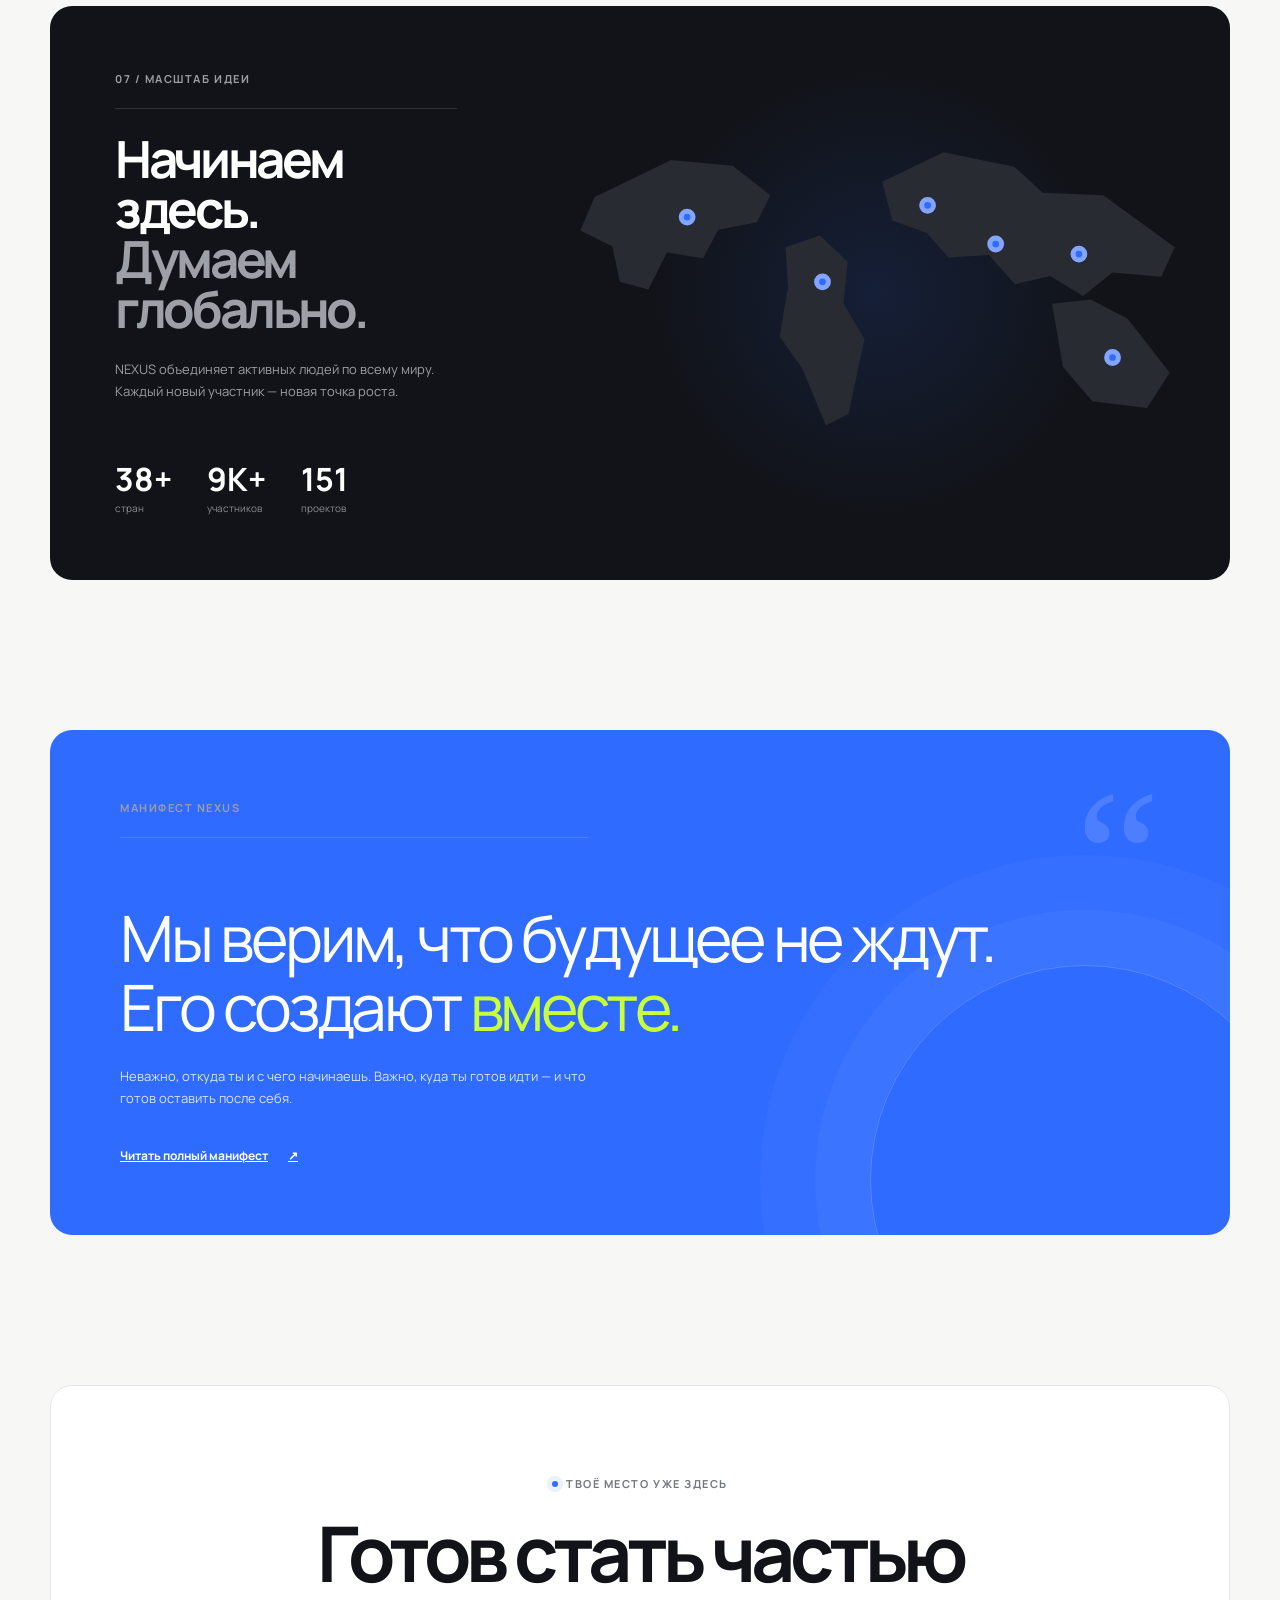
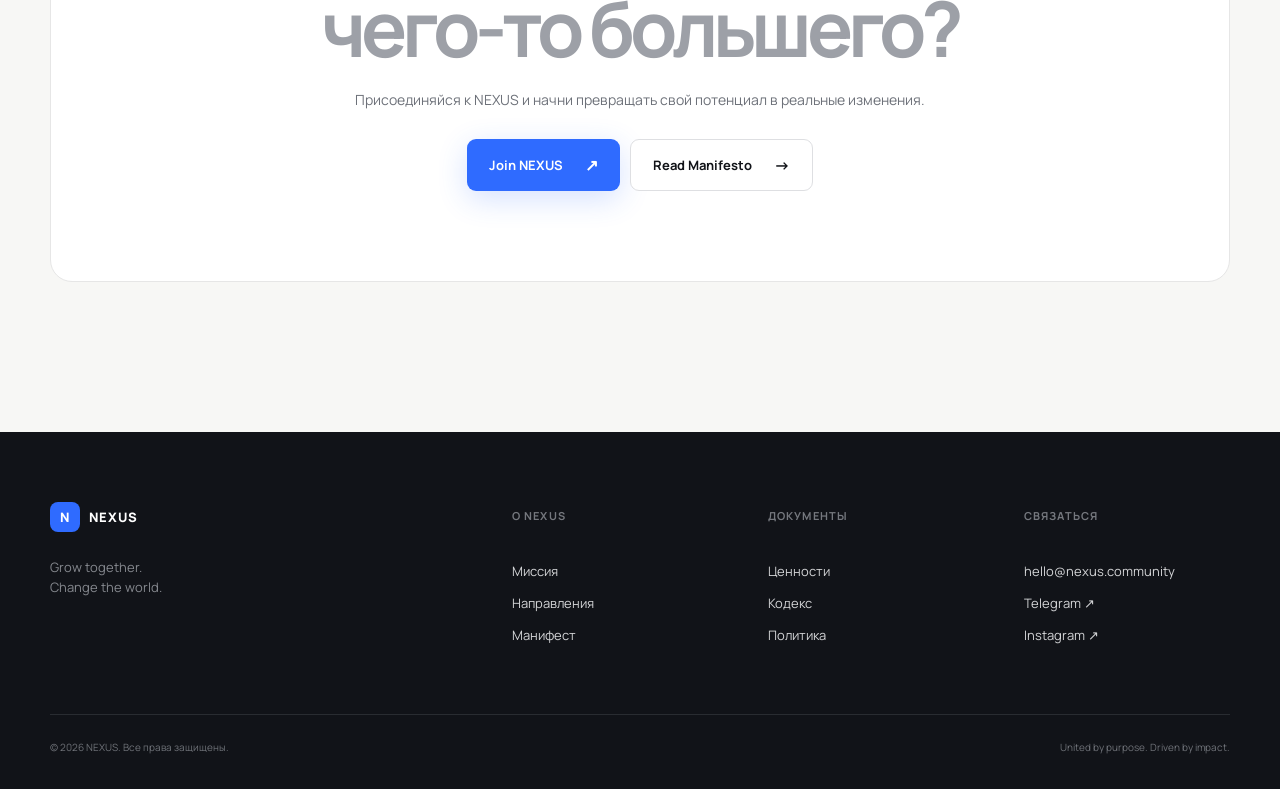
==== commit 522ff27c: "addition 1" ====
--- a/index.html
+++ b/index.html
@@ -123,7 +123,7 @@
     </section>
 
     <section class="manifesto section shell reveal" id="manifesto">
-      <div class="manifest-card"><span class="quote">“</span><div class="section-kicker light">Манифест NEXUS</div><blockquote>Мы верим, что будущее не ждут.<br>Его создают <em>вместе.</em></blockquote><p>Неважно, откуда ты и с чего начинаешь. Важно, куда ты готов идти — и что готов оставить после себя.</p><a class="text-link" href="#join">Читать полный манифест <span>↗</span></a><div class="manifest-orb"></div></div>
+        <div class="manifest-card"><span class="quote">“</span><div class="section-kicker light">Манифест NEXUS</div><blockquote>Мы верим, что будущее не ждут.<br>Его создают <em>вместе.</em></blockquote><p>Неважно, откуда ты и с чего начинаешь. Важно, куда ты готов идти — и что готов оставить после себя.</p><a class="text-link" href="manifesto.html">Читать полный манифест <span>↗</span></a><div class="manifest-orb"></div></div>
     </section>
 
     <section class="join section shell reveal" id="join">
@@ -132,7 +132,7 @@
   </main>
 
   <footer class="footer">
-    <div class="shell footer-top"><div class="footer-brand"><a class="brand inverse" href="#top"><span class="brand-mark">N</span><span>NEXUS</span></a><p>Grow together.<br>Change the world.</p></div><div><h4>О NEXUS</h4><a href="#mission">Миссия</a><a href="#directions">Направления</a><a href="#manifesto">Манифест</a></div><div><h4>Документы</h4><a href="#">Ценности</a><a href="#">Кодекс</a><a href="#">Политика</a></div><div><h4>Связаться</h4><a href="mailto:hello@nexus.community">hello@nexus.community</a><a href="#">Telegram ↗</a><a href="#">Instagram ↗</a></div></div>
+    <div class="shell footer-top"><div class="footer-brand"><a class="brand inverse" href="#top"><span class="brand-mark">N</span><span>NEXUS</span></a><p>Grow together.<br>Change the world.</p></div><div><h4>О NEXUS</h4><a href="#mission">Миссия</a><a href="#directions">Направления</a><a href="manifesto.html">Манифест</a></div><div><h4>Документы</h4><a href="values.html">Ценности</a><a href="code.html">Кодекс</a><a href="policy.html">Политика</a></div><div><h4>Связаться</h4><a href="mailto:hello@nexus.community">hello@nexus.community</a><a href="#">Telegram ↗</a><a href="#">Instagram ↗</a></div></div>
     <div class="shell footer-bottom"><span>© 2026 NEXUS. Все права защищены.</span><span>United by purpose. Driven by impact.</span></div>
   </footer>
   <script src="script.js"></script>
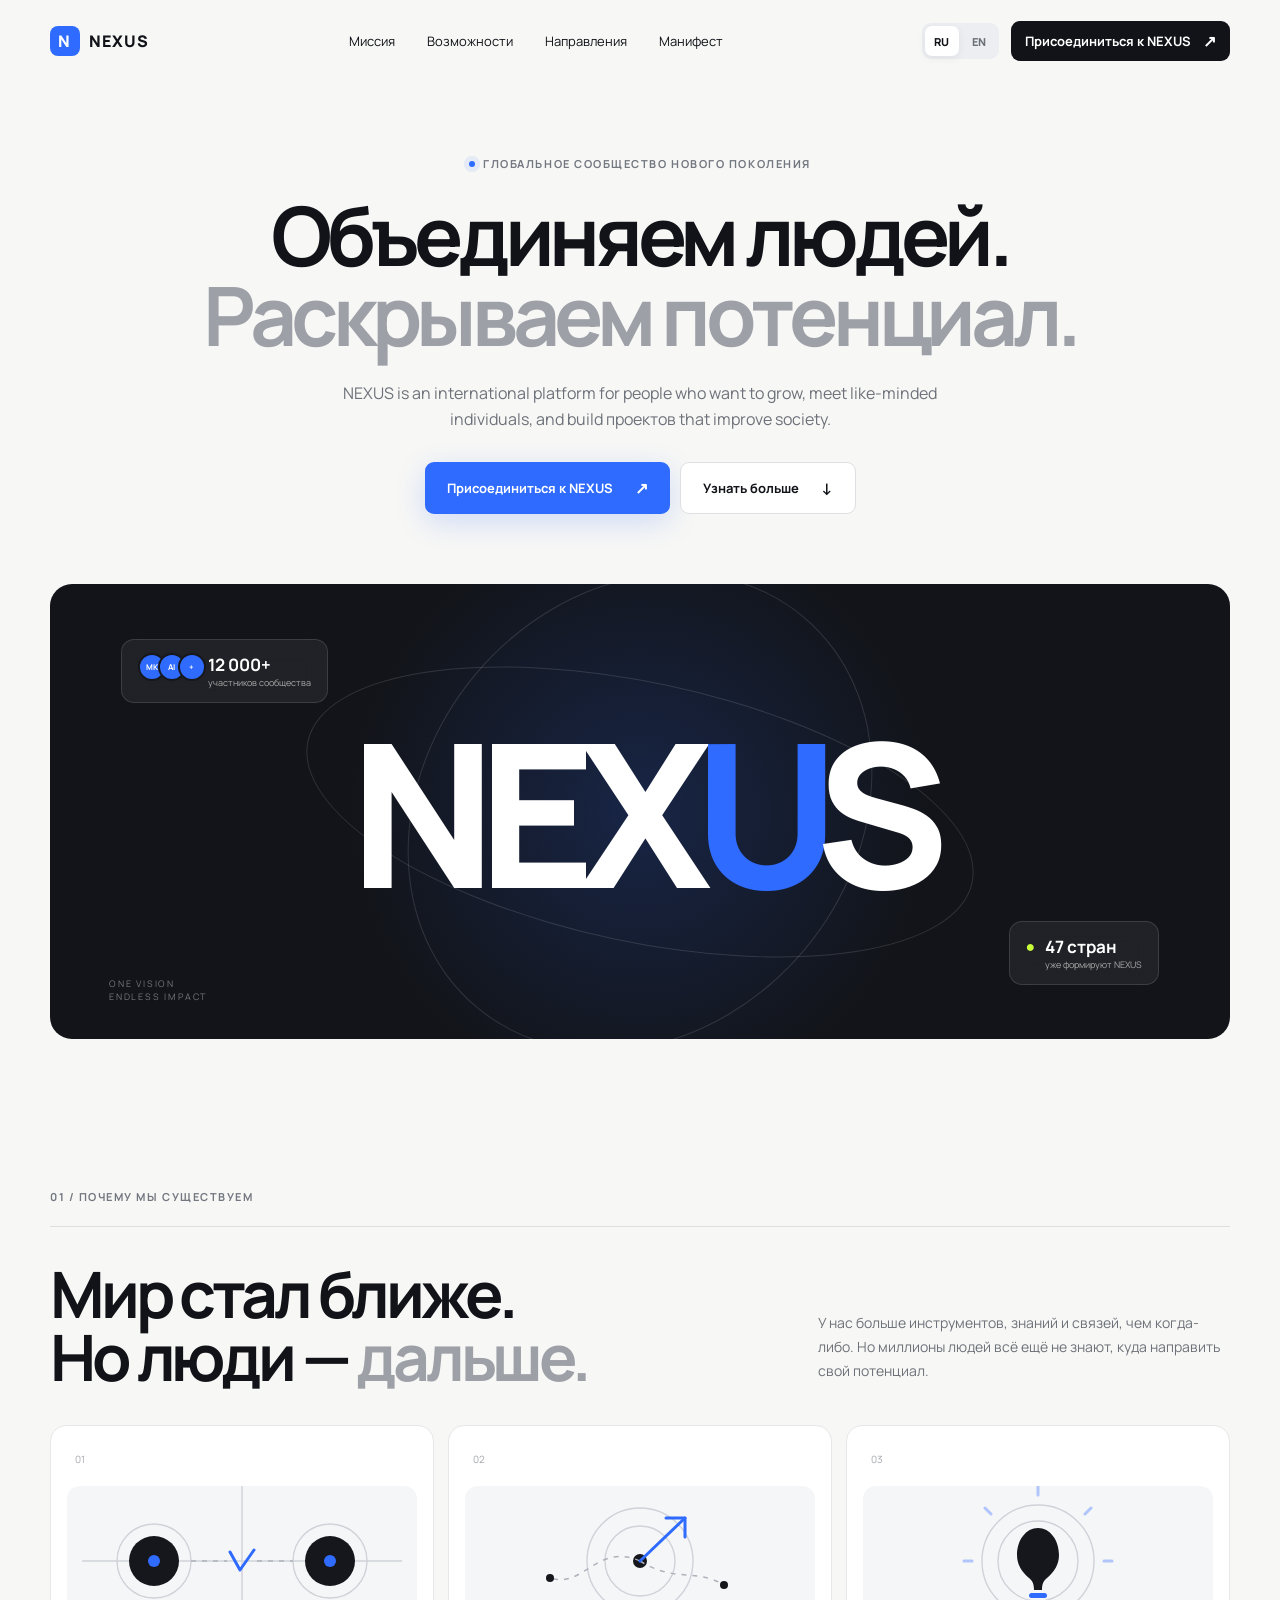
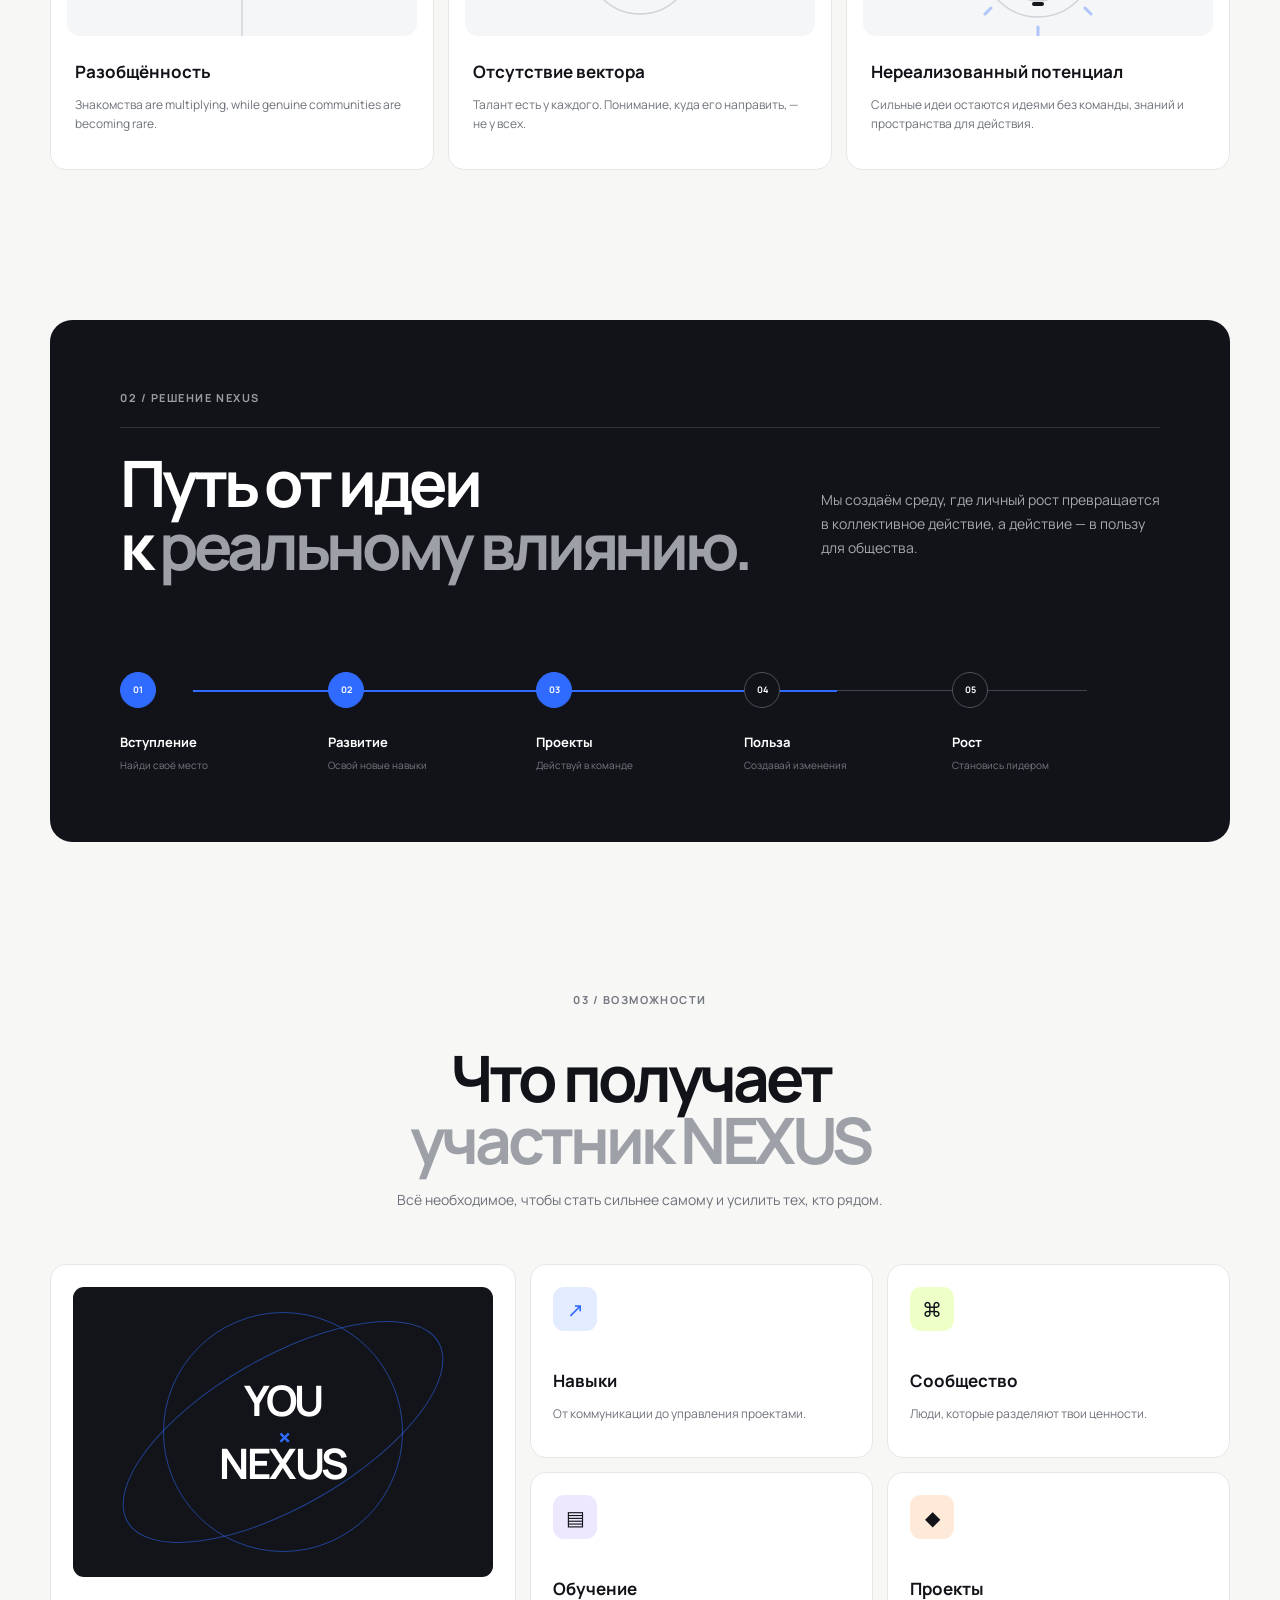
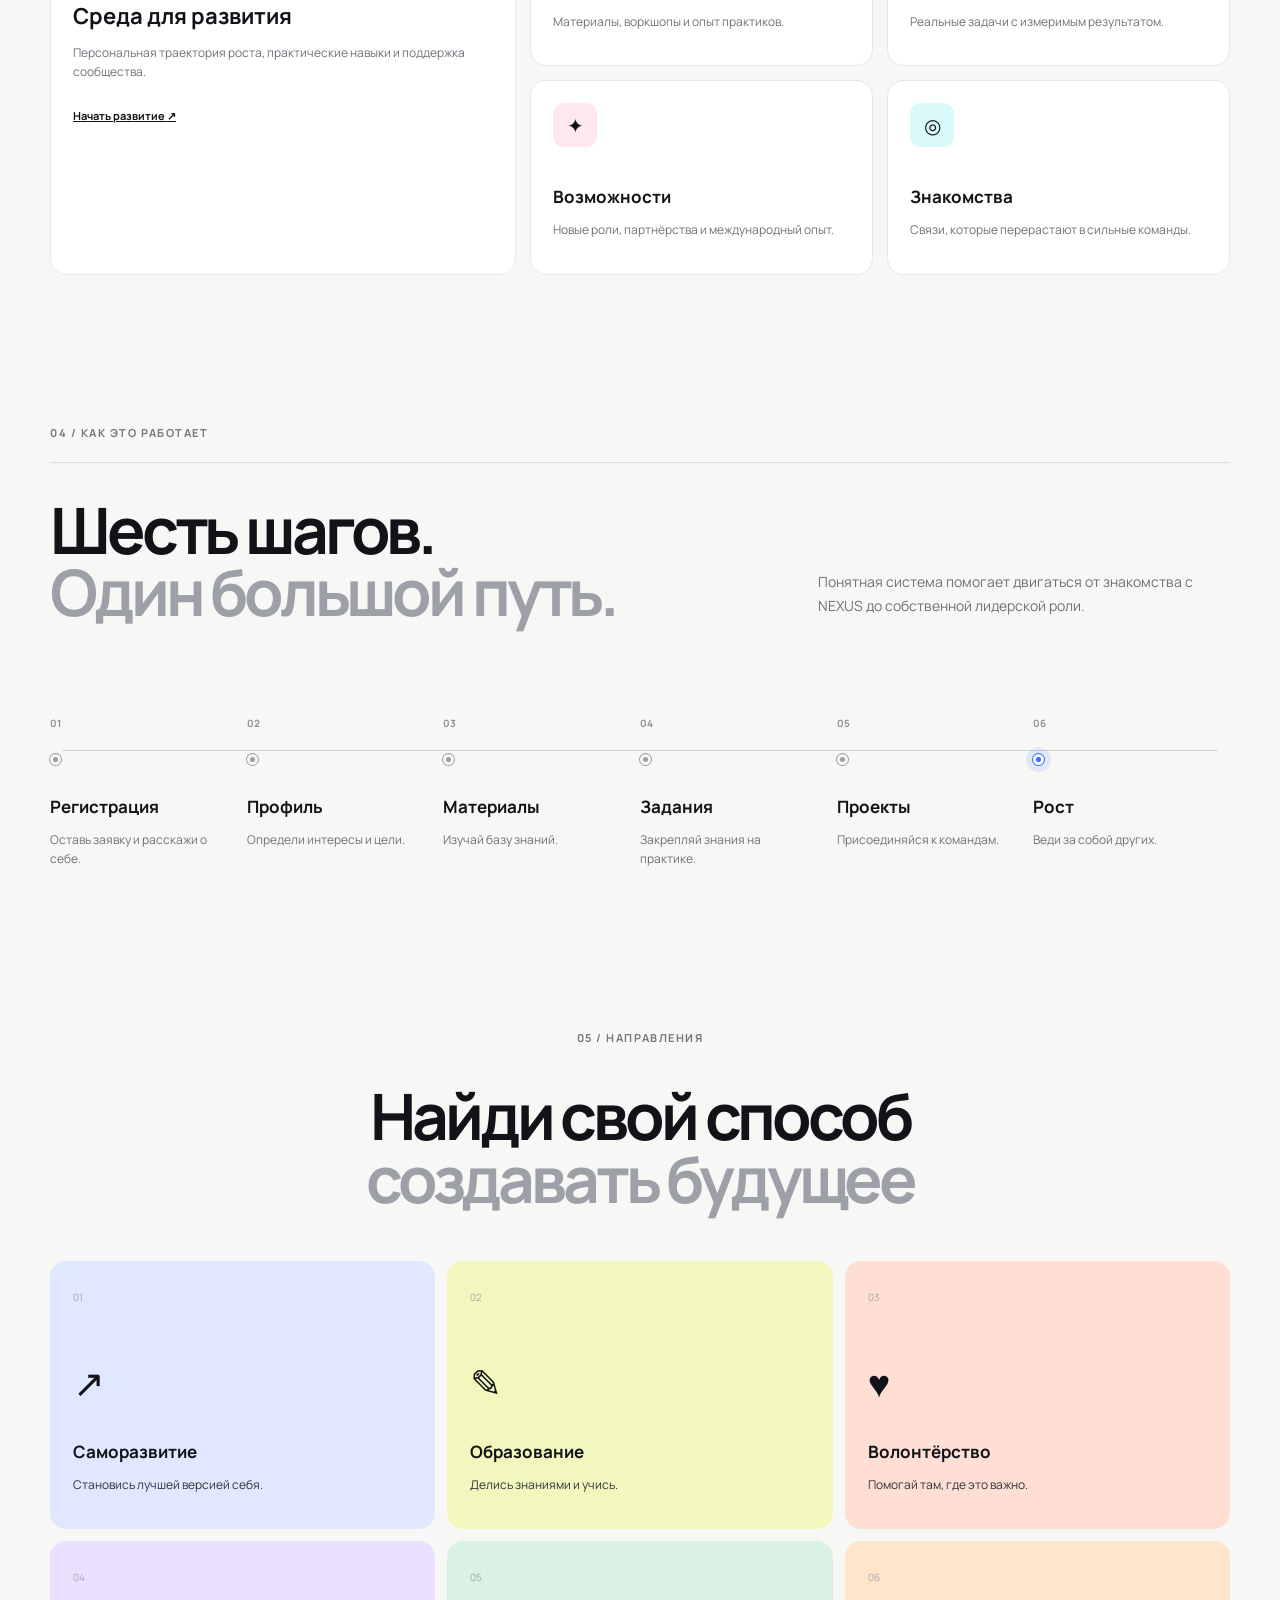
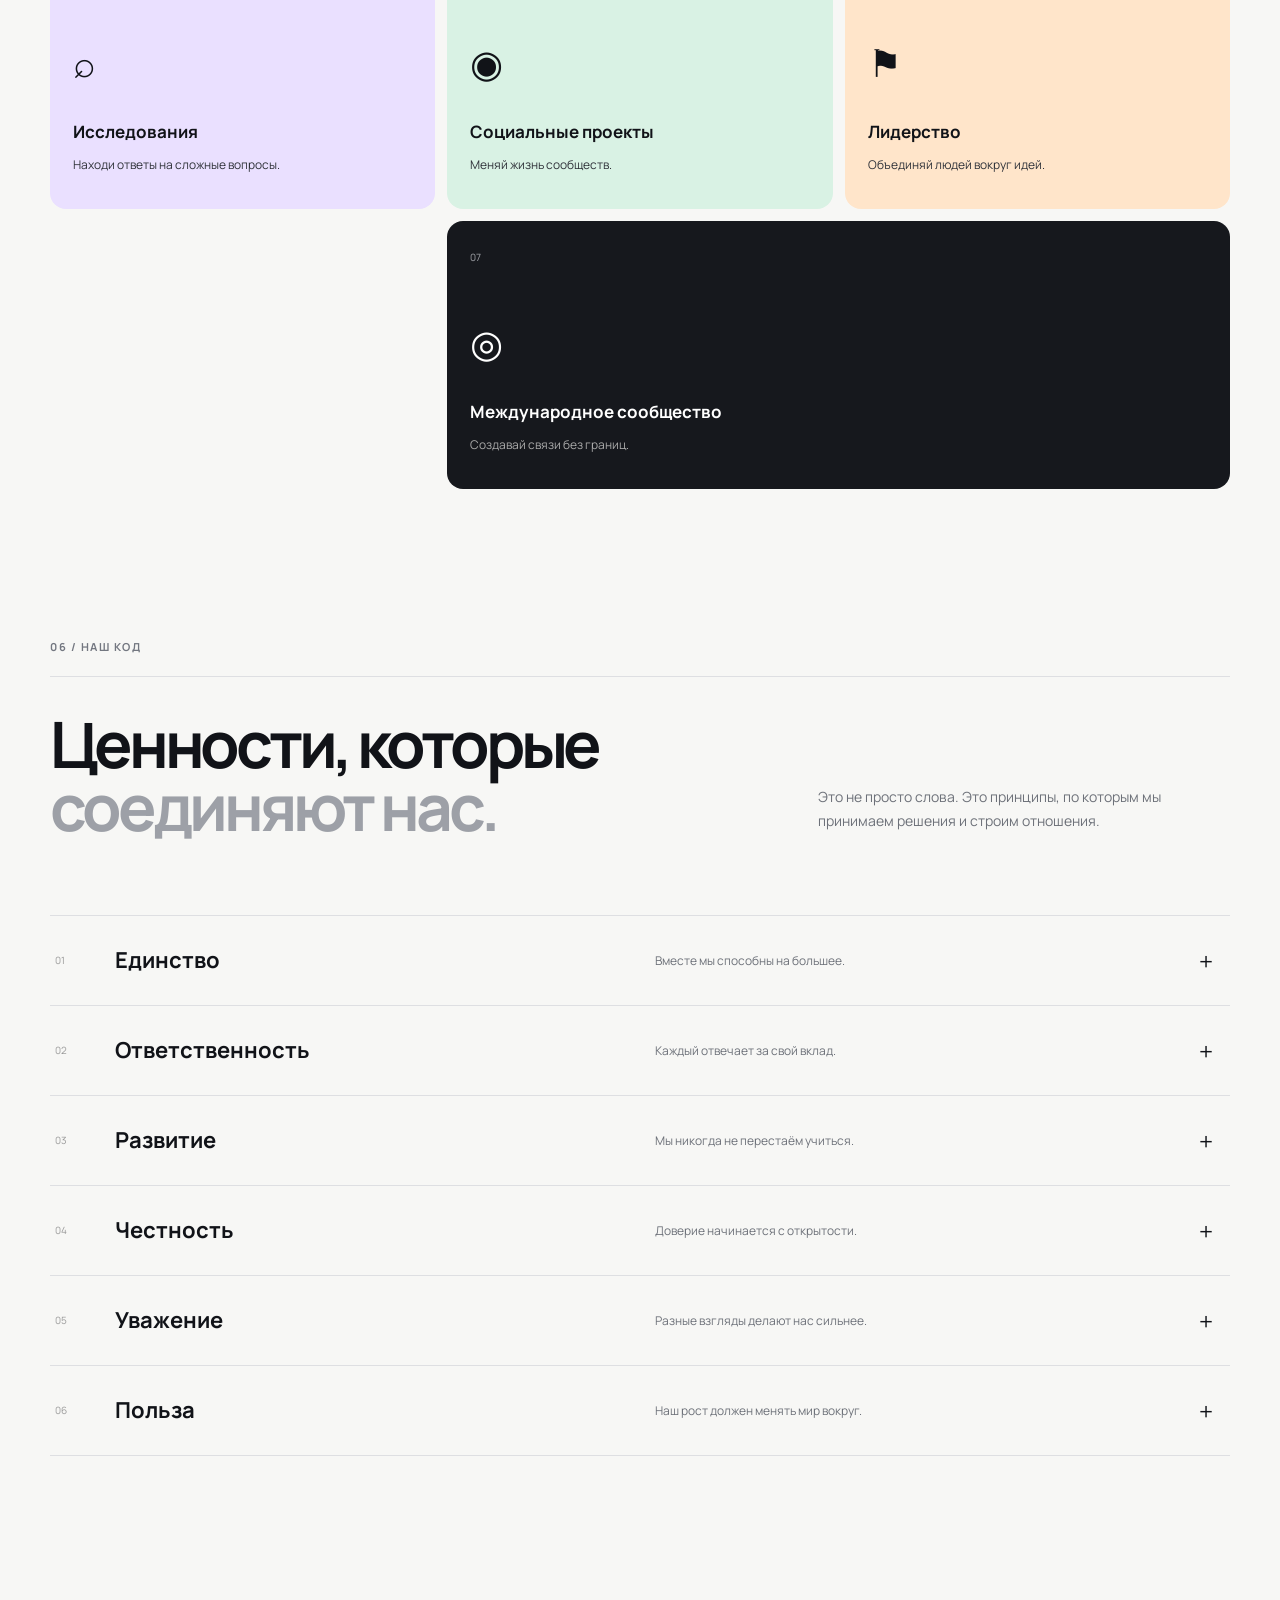
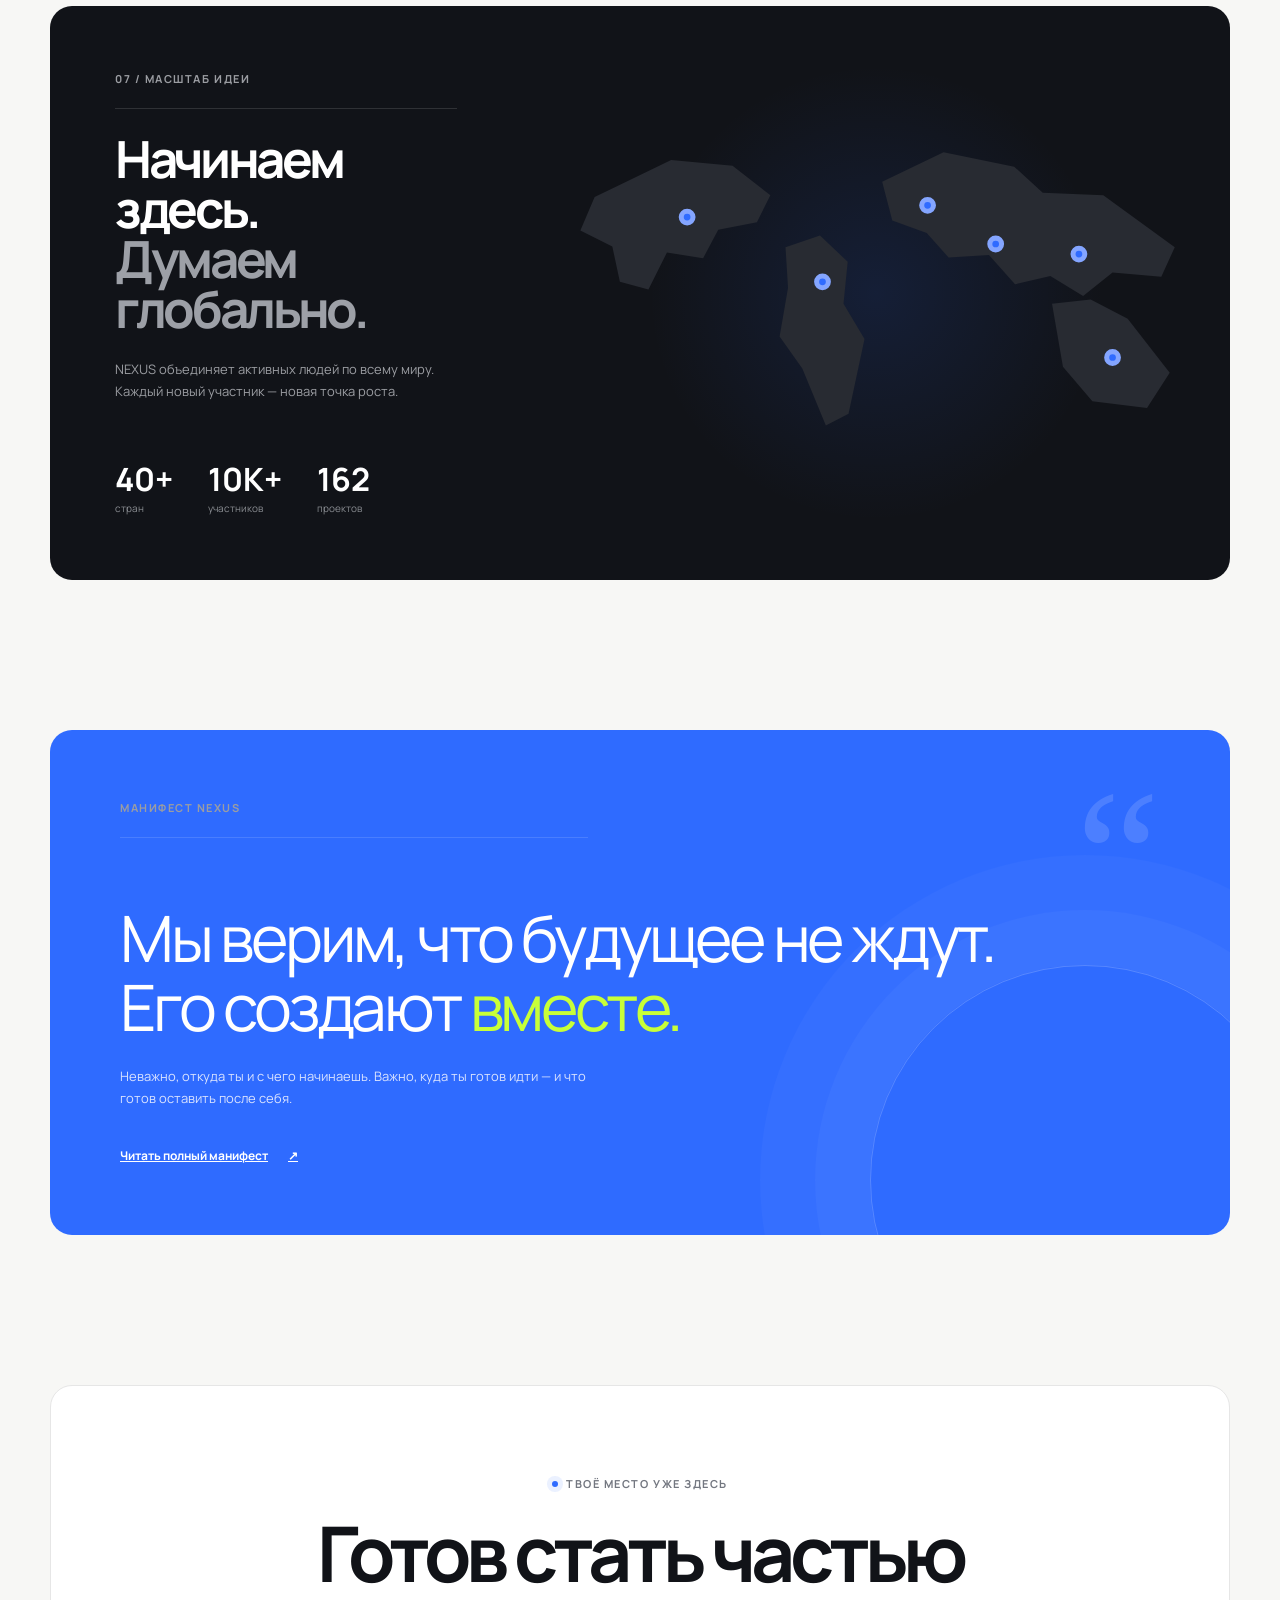
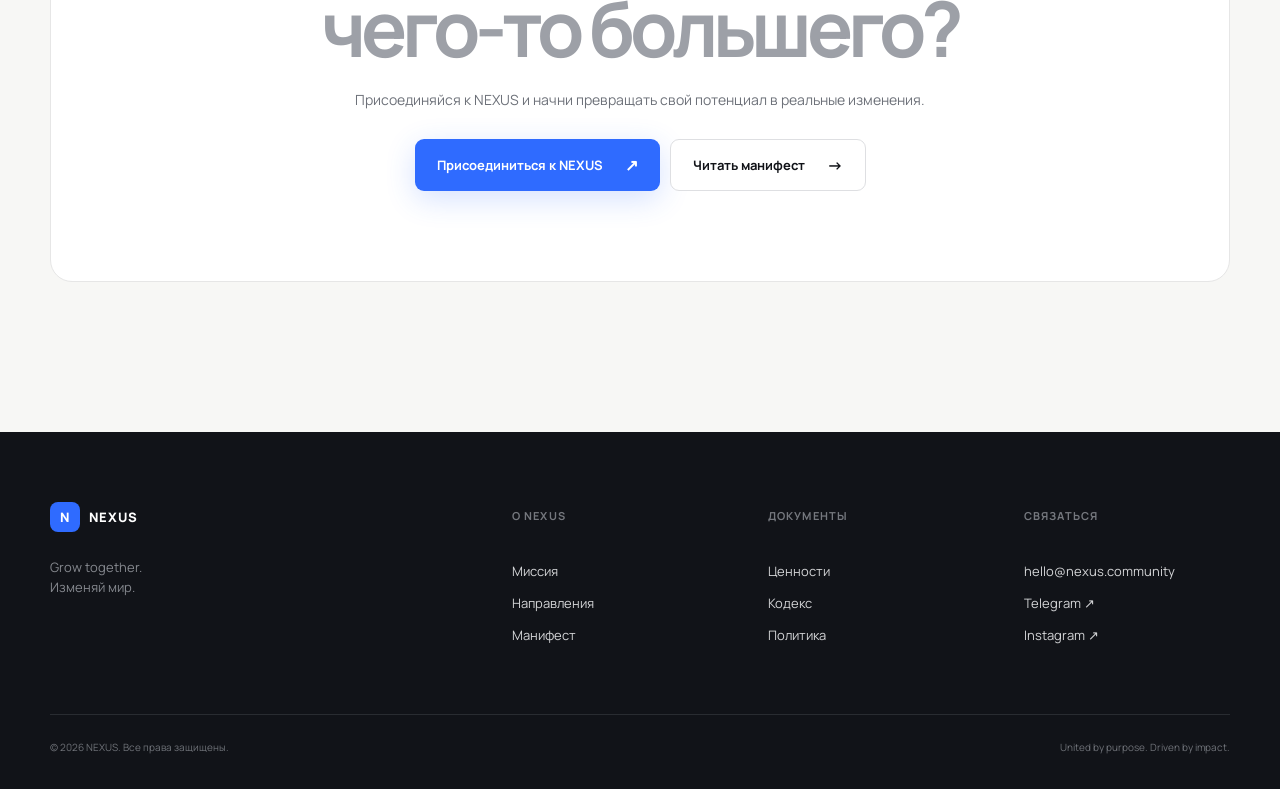
==== commit d924aa6f: "page-nexus end language" ====
--- a/index.html
+++ b/index.html
@@ -4,7 +4,7 @@
   <meta charset="UTF-8">
   <meta name="viewport" content="width=device-width, initial-scale=1.0">
   <meta name="description" content="NEXUS — международное сообщество людей, которые развиваются и превращают идеи в пользу для общества.">
-  <title>NEXUS — Grow together. Change the world.</title>
+  <title>NEXUS — Grow together. Изменяй мир.</title>
   <link rel="preconnect" href="https://fonts.googleapis.com">
   <link rel="preconnect" href="https://fonts.gstatic.com" crossorigin>
   <link href="https://fonts.googleapis.com/css2?family=Manrope:wght@400;500;600;700;800&display=swap" rel="stylesheet">
@@ -13,14 +13,14 @@
     .problem-grid article{overflow:hidden;padding-top:20px}.problem-visual{height:150px;margin:18px -8px 24px;border-radius:13px;background:#f5f6f8;display:grid;place-items:center;position:relative;overflow:hidden}.problem-visual svg{width:100%;height:100%;display:block}.problem-visual .line{fill:none;stroke:#15171c;stroke-width:2.2;stroke-linecap:round;stroke-linejoin:round}.problem-visual .soft{fill:none;stroke:#cfd2d8;stroke-width:1.4}.problem-visual .fill{fill:#15171c}.problem-visual .accent{fill:#2f6bff}.problem-visual .accent-line{fill:none;stroke:#2f6bff;stroke-width:3;stroke-linecap:round;stroke-linejoin:round}.problem-visual .dash{fill:none;stroke:#aeb2ba;stroke-width:1.5;stroke-dasharray:5 6}.problem-visual svg *{transition:transform .45s ease,opacity .45s ease}.problem-grid article:hover .visual-disconnect .node-left{transform:translateX(-5px)}.problem-grid article:hover .visual-disconnect .node-right{transform:translateX(5px)}.problem-grid article:hover .visual-direction .arrow{transform:translate(7px,-7px)}.problem-grid article:hover .visual-potential .core{transform:scale(1.14);transform-origin:center}.problem-grid article:hover .visual-potential .ray{opacity:1}
     @media(max-width:800px){.nav-links.open{display:flex;position:absolute;top:72px;left:0;right:0;flex-direction:column;gap:18px;padding:24px;background:#fff;border:1px solid #e4e4e4;border-radius:14px;box-shadow:0 16px 45px #1112}.problem-visual{height:165px}}
   </style>
-</head>
+<link rel="stylesheet" href="language.css"></head>
 <body>
   <header class="nav shell">
     <a class="brand" href="#top" aria-label="NEXUS, на главную"><span class="brand-mark">N</span><span>NEXUS</span></a>
     <nav class="nav-links" aria-label="Основная навигация">
       <a href="#mission">Миссия</a><a href="#benefits">Возможности</a><a href="#directions">Направления</a><a href="#manifesto">Манифест</a>
     </nav>
-    <div class="nav-actions"><button class="lang" type="button">RU <span>⌄</span></button><a class="btn btn-dark btn-small" href="#join">Join NEXUS <span>↗</span></a></div>
+    <div class="nav-actions"><div class="language-switch" aria-label="Выбор языка"><span class="active">RU</span><a href="index-en.html">EN</a></div><a class="btn btn-dark btn-small" href="#join">Присоединиться к NEXUS <span>↗</span></a></div>
     <button class="menu" aria-label="Открыть меню" aria-expanded="false"><span></span><span></span></button>
   </header>
 
@@ -28,8 +28,8 @@
     <section class="hero shell reveal">
       <div class="eyebrow"><i></i> Глобальное сообщество нового поколения</div>
       <h1>Объединяем людей.<br><span>Раскрываем потенциал.</span></h1>
-      <p class="lead">NEXUS — международная платформа для тех, кто хочет расти, находить единомышленников и создавать проекты, меняющие общество.</p>
-      <div class="hero-actions"><a class="btn btn-blue" href="#join">Join NEXUS <span>↗</span></a><a class="btn btn-light" href="#mission">Узнать больше <span>↓</span></a></div>
+      <p class="lead">NEXUS is an international platform for people who want to grow, meet like-minded individuals, and build проектов that improve society.</p>
+      <div class="hero-actions"><a class="btn btn-blue" href="#join">Присоединиться к NEXUS <span>↗</span></a><a class="btn btn-light" href="#mission">Узнать больше <span>↓</span></a></div>
       <div class="hero-stage">
         <div class="orbit orbit-a"></div><div class="orbit orbit-b"></div>
         <div class="hero-word">NEX<span>U</span>S</div>
@@ -43,7 +43,7 @@
       <div class="section-kicker">01 / Почему мы существуем</div>
       <div class="split-head"><h2>Мир стал ближе.<br>Но люди — <span>дальше.</span></h2><p>У нас больше инструментов, знаний и связей, чем когда-либо. Но миллионы людей всё ещё не знают, куда направить свой потенциал.</p></div>
       <div class="problem-grid">
-        <article><span>01</span><div class="problem-visual"><svg class="visual-disconnect" viewBox="0 0 320 150" aria-hidden="true"><path class="soft" d="M0 75h320M160 0v150"/><g class="node-left"><circle class="fill" cx="72" cy="75" r="25"/><circle class="soft" cx="72" cy="75" r="37"/><circle class="accent" cx="72" cy="75" r="6"/></g><g class="node-right"><circle class="fill" cx="248" cy="75" r="25"/><circle class="soft" cx="248" cy="75" r="37"/><circle class="accent" cx="248" cy="75" r="6"/></g><path class="dash" d="M109 75h36m30 0h36"/><path class="accent-line" d="M148 66l10 18 14-20"/></svg></div><h3>Разобщённость</h3><p>Связей становится больше, а настоящих сообществ — меньше.</p></article>
+        <article><span>01</span><div class="problem-visual"><svg class="visual-disconnect" viewBox="0 0 320 150" aria-hidden="true"><path class="soft" d="M0 75h320M160 0v150"/><g class="node-left"><circle class="fill" cx="72" cy="75" r="25"/><circle class="soft" cx="72" cy="75" r="37"/><circle class="accent" cx="72" cy="75" r="6"/></g><g class="node-right"><circle class="fill" cx="248" cy="75" r="25"/><circle class="soft" cx="248" cy="75" r="37"/><circle class="accent" cx="248" cy="75" r="6"/></g><path class="dash" d="M109 75h36m30 0h36"/><path class="accent-line" d="M148 66l10 18 14-20"/></svg></div><h3>Разобщённость</h3><p>Знакомства are multiplying, while genuine communities are becoming rare.</p></article>
         <article><span>02</span><div class="problem-visual"><svg class="visual-direction" viewBox="0 0 320 150" aria-hidden="true"><circle class="soft" cx="160" cy="75" r="53"/><circle class="soft" cx="160" cy="75" r="35"/><circle class="fill" cx="160" cy="75" r="7"/><path class="dash" d="M160 75C117 56 104 103 70 92M160 75c35 22 56 7 84 24"/><g class="arrow"><path class="accent-line" d="M160 75l45-43"/><path class="accent-line" d="M186 32h19v19"/></g><circle class="fill" cx="70" cy="92" r="4"/><circle class="fill" cx="244" cy="99" r="4"/></svg></div><h3>Отсутствие вектора</h3><p>Талант есть у каждого. Понимание, куда его направить, — не у всех.</p></article>
         <article><span>03</span><div class="problem-visual"><svg class="visual-potential" viewBox="0 0 320 150" aria-hidden="true"><circle class="soft" cx="160" cy="75" r="56"/><circle class="soft" cx="160" cy="75" r="40"/><g class="ray" opacity=".35"><path class="accent-line" d="M160 9V1M160 149v-8M94 75h-8M234 75h-8M113 28l-6-6M207 122l6 6M207 28l6-6M113 122l-6 6"/></g><g class="core"><path class="fill" d="M139 69c0-15 9-27 21-27s21 12 21 27c0 10-5 17-12 23-4 3-5 7-5 12h-8c0-5-1-9-5-12-7-6-12-13-12-23z"/><rect class="accent" x="151" y="107" width="18" height="5" rx="2.5"/><rect class="fill" x="154" y="116" width="12" height="4" rx="2"/></g></svg></div><h3>Нереализованный потенциал</h3><p>Сильные идеи остаются идеями без команды, знаний и пространства для действия.</p></article>
       </div>
@@ -127,12 +127,12 @@
     </section>
 
     <section class="join section shell reveal" id="join">
-      <div class="join-inner"><div class="eyebrow"><i></i> Твоё место уже здесь</div><h2>Готов стать частью<br><span>чего-то большего?</span></h2><p>Присоединяйся к NEXUS и начни превращать свой потенциал в реальные изменения.</p><div class="hero-actions"><a class="btn btn-blue" href="mailto:join@nexus.community">Join NEXUS <span>↗</span></a><a class="btn btn-light" href="#manifesto">Read Manifesto <span>→</span></a></div></div>
+      <div class="join-inner"><div class="eyebrow"><i></i> Твоё место уже здесь</div><h2>Готов стать частью<br><span>чего-то большего?</span></h2><p>Присоединяйся к NEXUS и начни превращать свой потенциал в реальные изменения.</p><div class="hero-actions"><a class="btn btn-blue" href="mailto:join@nexus.community">Присоединиться к NEXUS <span>↗</span></a><a class="btn btn-light" href="#manifesto">Читать манифест <span>→</span></a></div></div>
     </section>
   </main>
 
   <footer class="footer">
-    <div class="shell footer-top"><div class="footer-brand"><a class="brand inverse" href="#top"><span class="brand-mark">N</span><span>NEXUS</span></a><p>Grow together.<br>Change the world.</p></div><div><h4>О NEXUS</h4><a href="#mission">Миссия</a><a href="#directions">Направления</a><a href="manifesto.html">Манифест</a></div><div><h4>Документы</h4><a href="values.html">Ценности</a><a href="code.html">Кодекс</a><a href="policy.html">Политика</a></div><div><h4>Связаться</h4><a href="mailto:hello@nexus.community">hello@nexus.community</a><a href="#">Telegram ↗</a><a href="#">Instagram ↗</a></div></div>
+    <div class="shell footer-top"><div class="footer-brand"><a class="brand inverse" href="#top"><span class="brand-mark">N</span><span>NEXUS</span></a><p>Grow together.<br>Изменяй мир.</p></div><div><h4>О NEXUS</h4><a href="#mission">Миссия</a><a href="#directions">Направления</a><a href="manifesto.html">Манифест</a></div><div><h4>Документы</h4><a href="values.html">Ценности</a><a href="code.html">Кодекс</a><a href="policy.html">Политика</a></div><div><h4>Связаться</h4><a href="mailto:hello@nexus.community">hello@nexus.community</a><a href="#">Telegram ↗</a><a href="#">Instagram ↗</a></div></div>
     <div class="shell footer-bottom"><span>© 2026 NEXUS. Все права защищены.</span><span>United by purpose. Driven by impact.</span></div>
   </footer>
   <script src="script.js"></script>
--- a/language.css
+++ b/language.css
@@ -0,0 +1 @@
+.language-switch{display:inline-flex;align-items:center;gap:3px;padding:3px;background:#eceef2;border-radius:9px;font-size:11px;font-weight:800}.language-switch a,.language-switch span{display:grid;place-items:center;min-width:34px;height:30px;padding:0 8px;border-radius:7px;color:#6d7179;text-decoration:none}.language-switch .active{background:#fff;color:#111318;box-shadow:0 2px 8px #1111}.doc-actions{display:flex;align-items:center;gap:10px}@media(max-width:560px){.doc-actions .back{font-size:0}.doc-actions .back:first-letter{font-size:15px}}
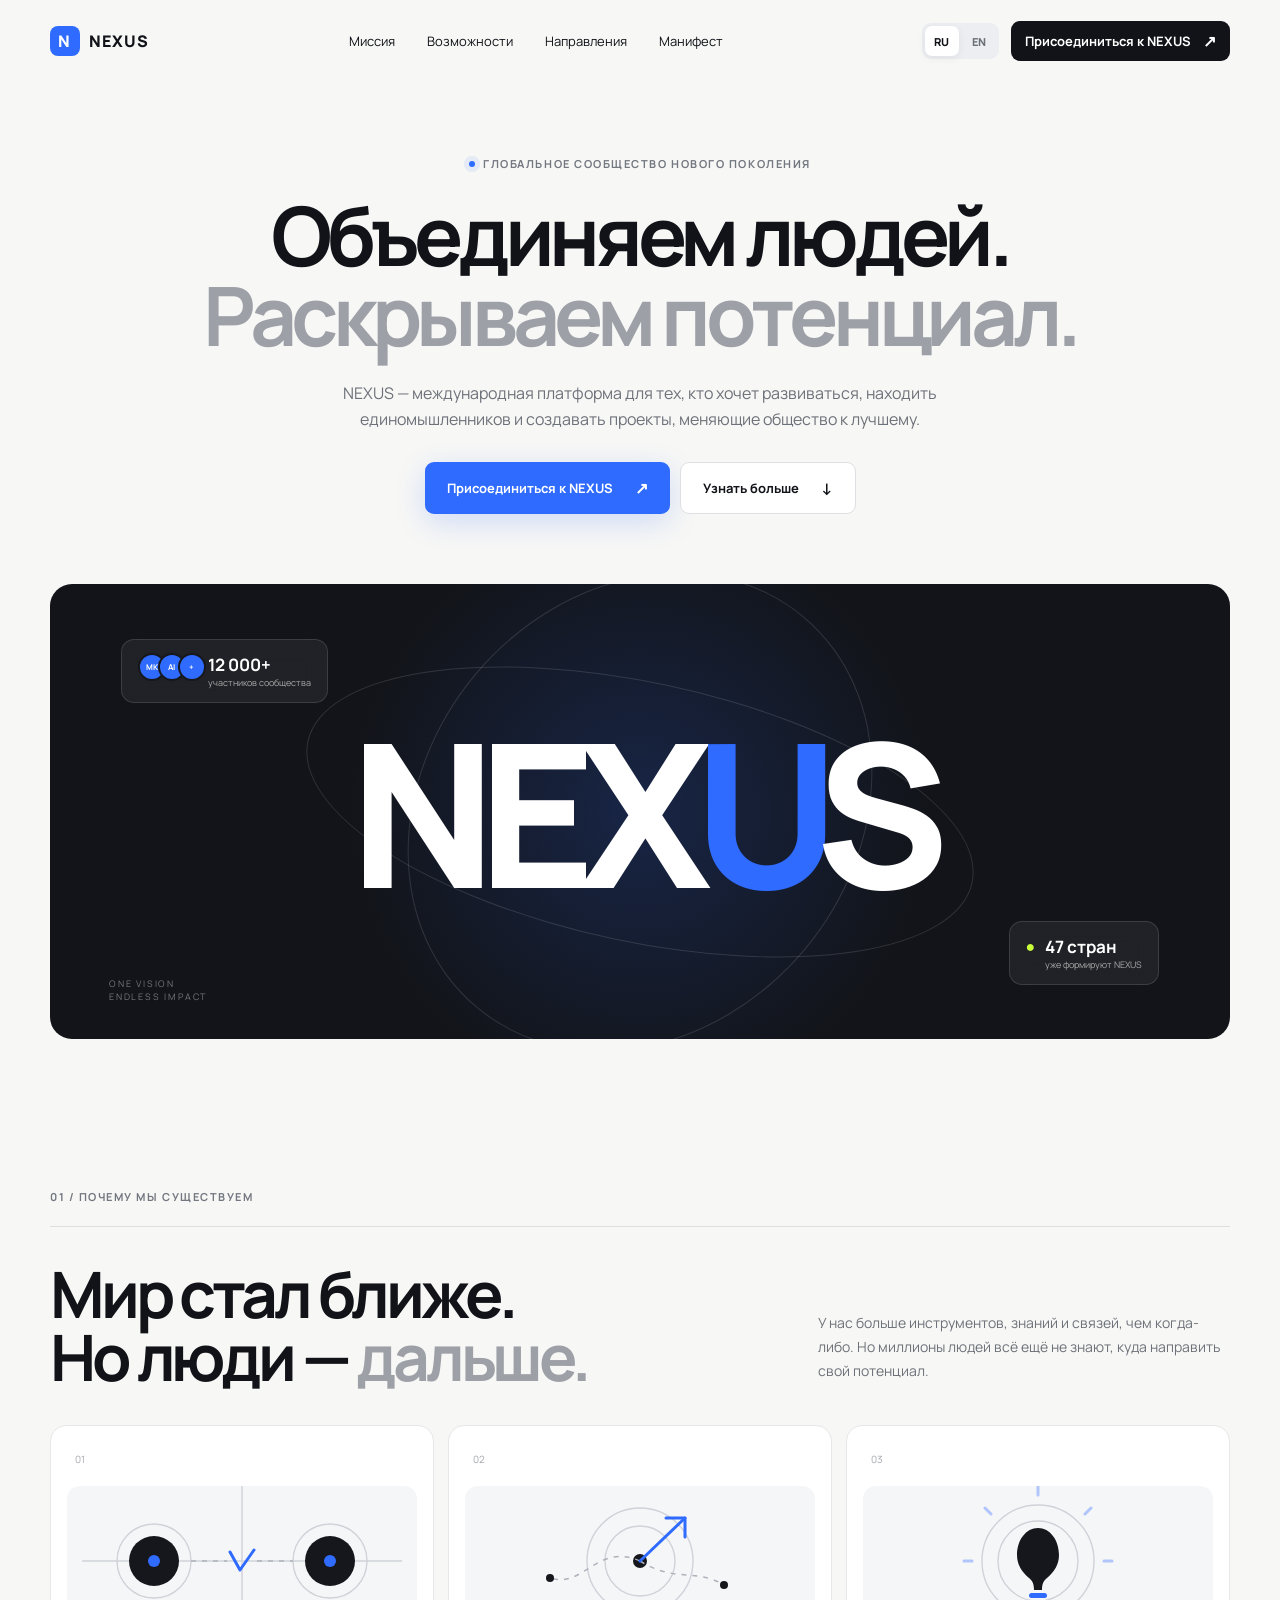
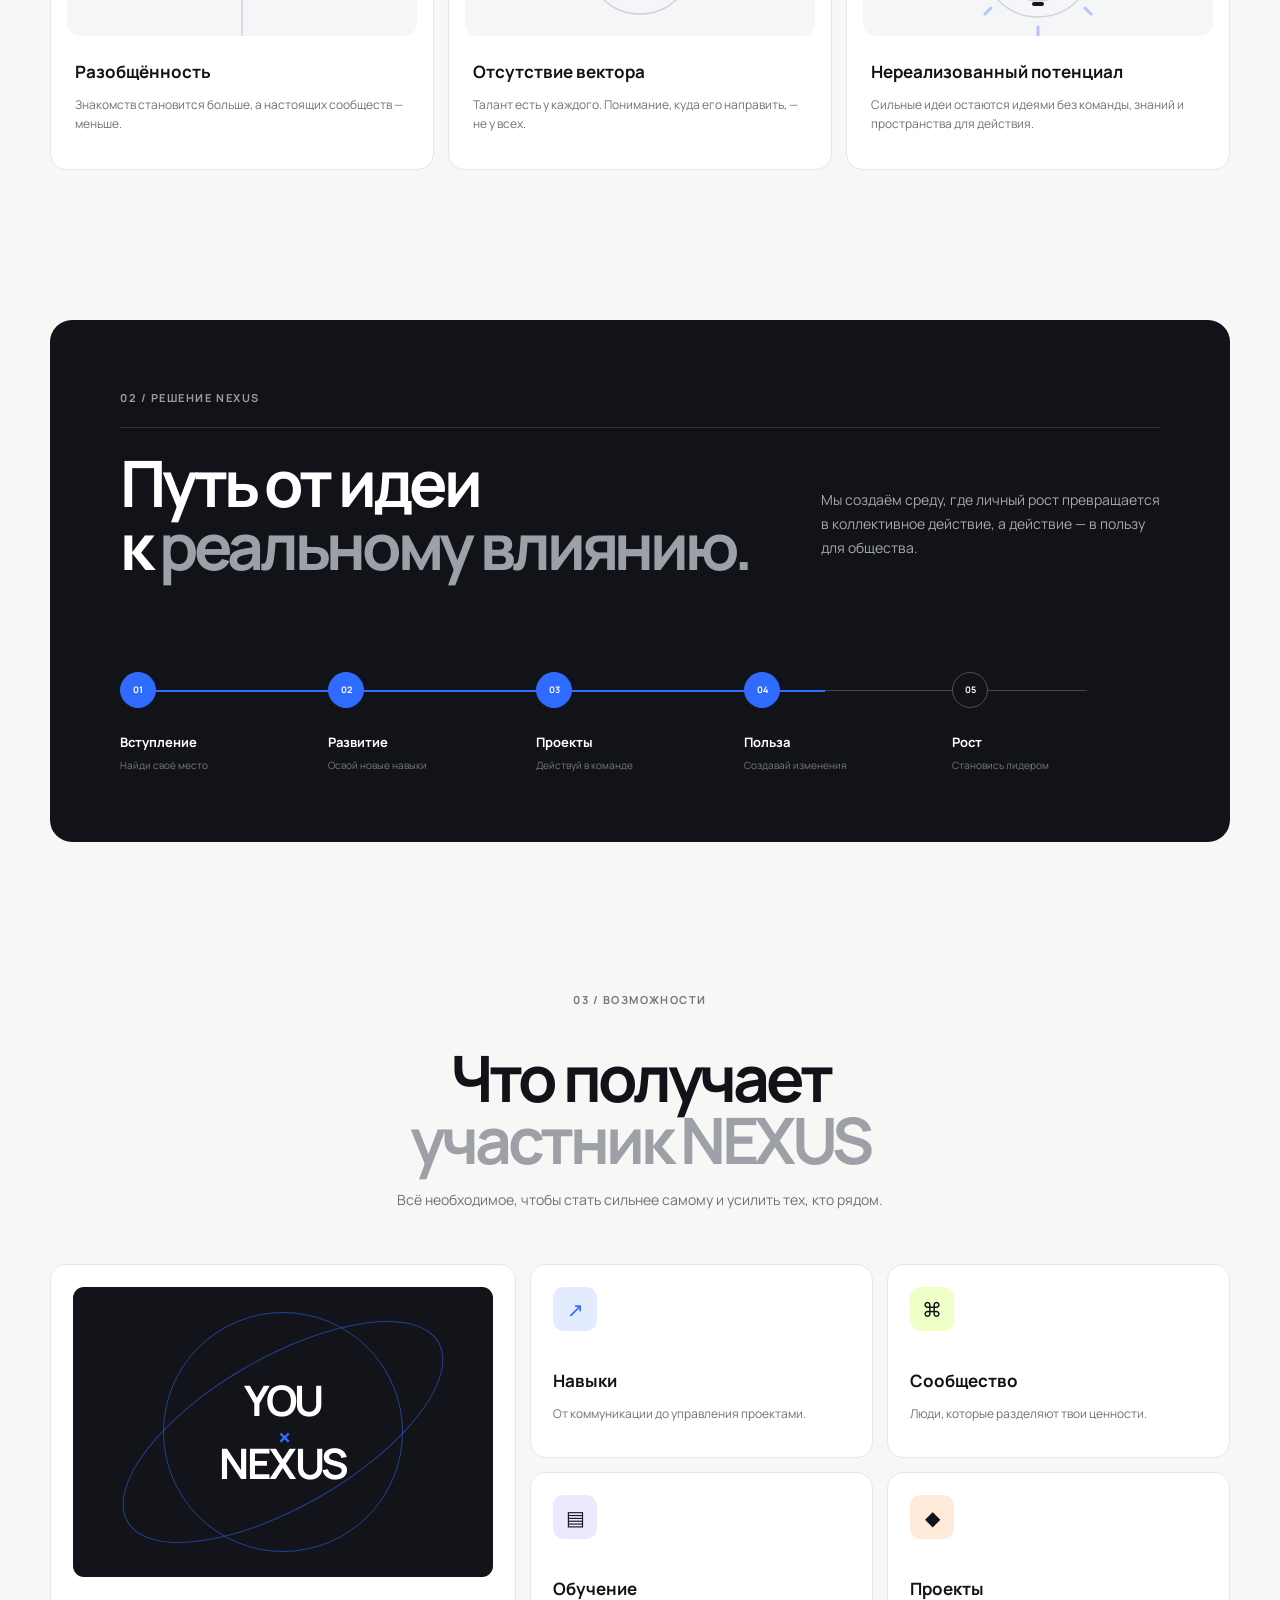
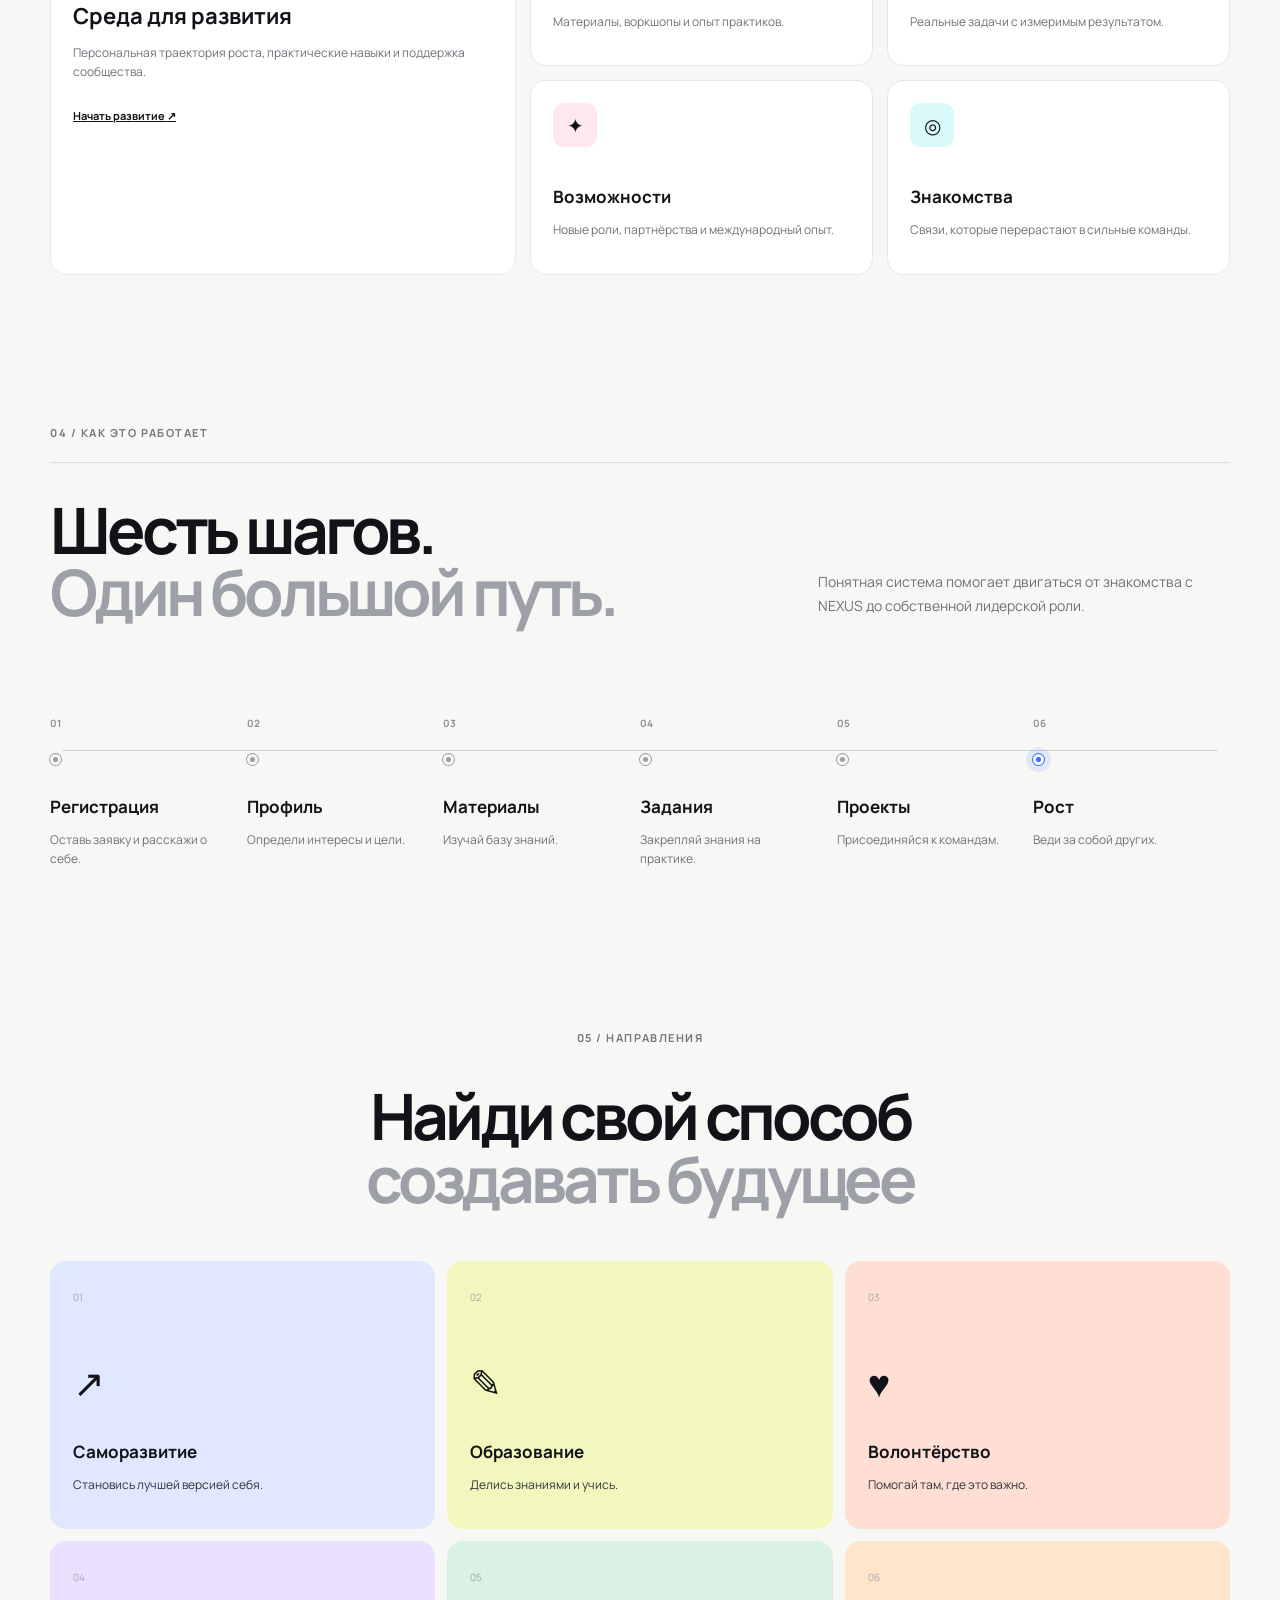
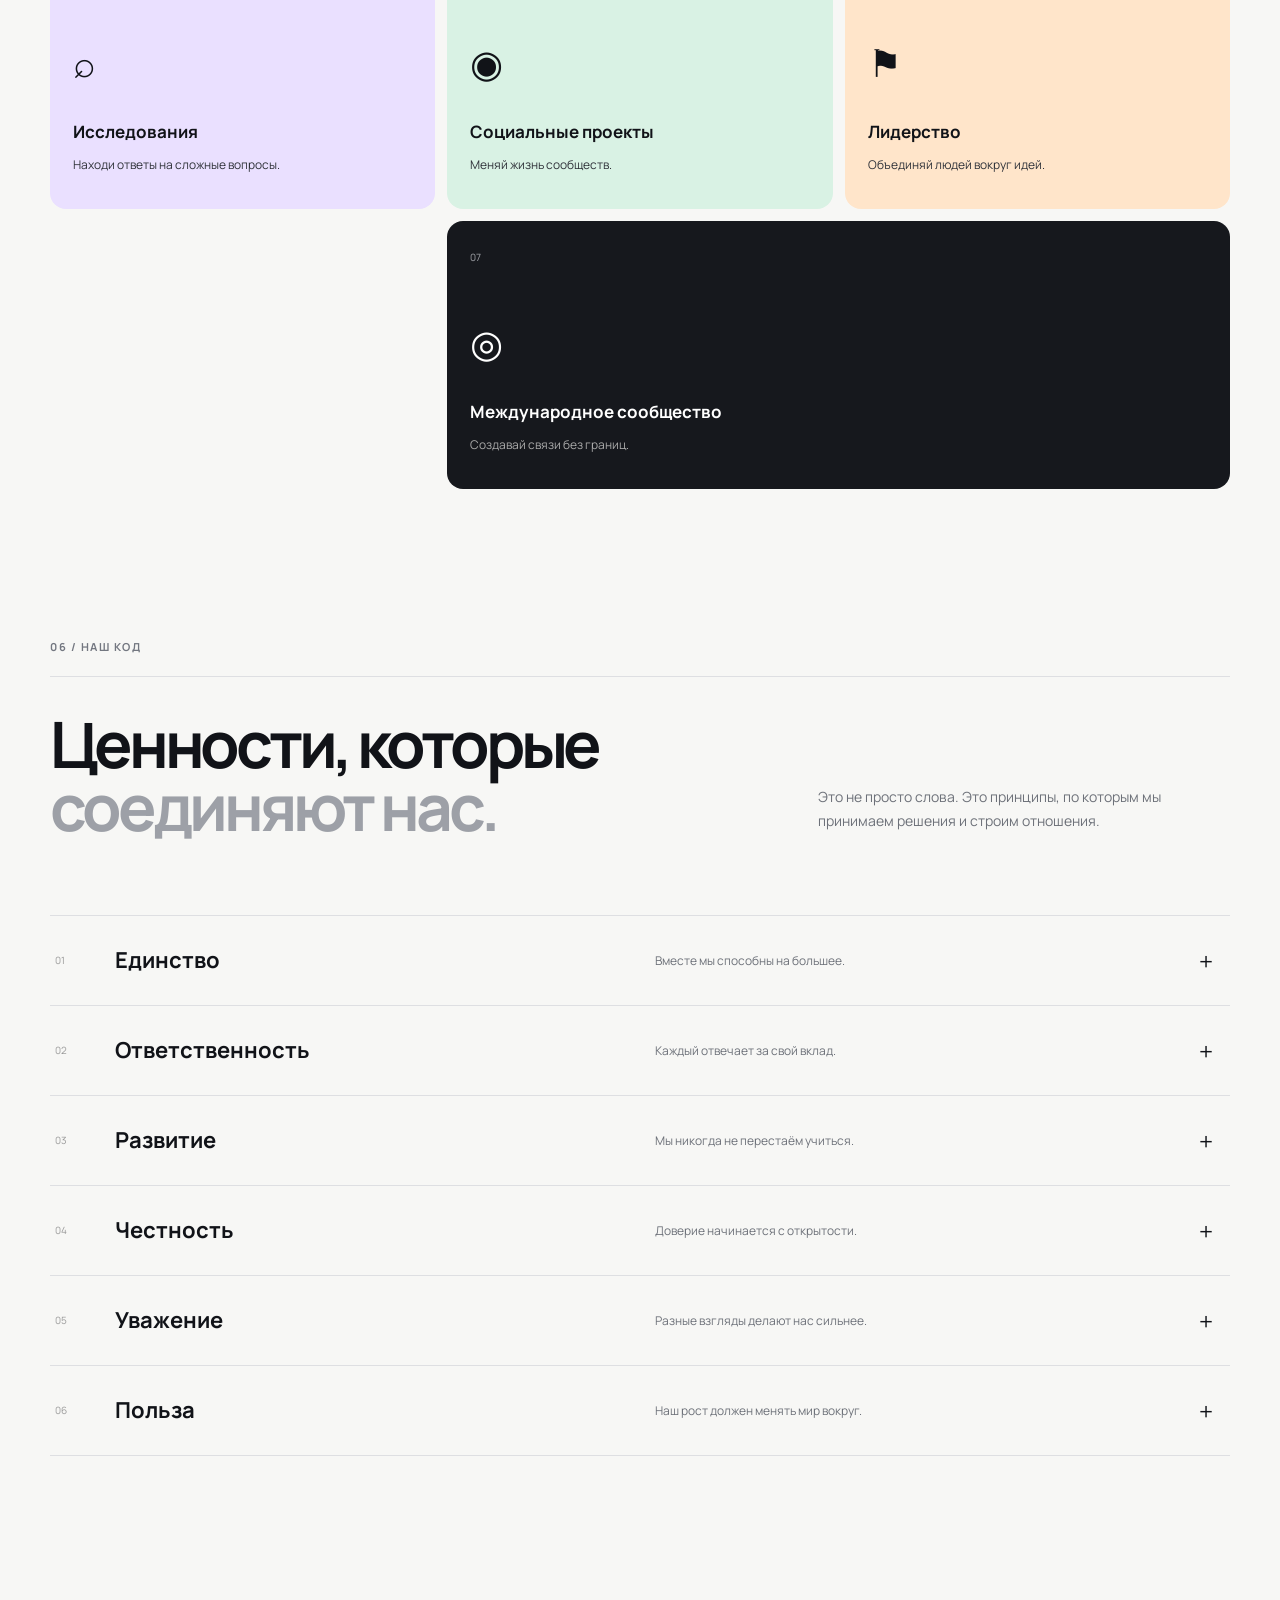
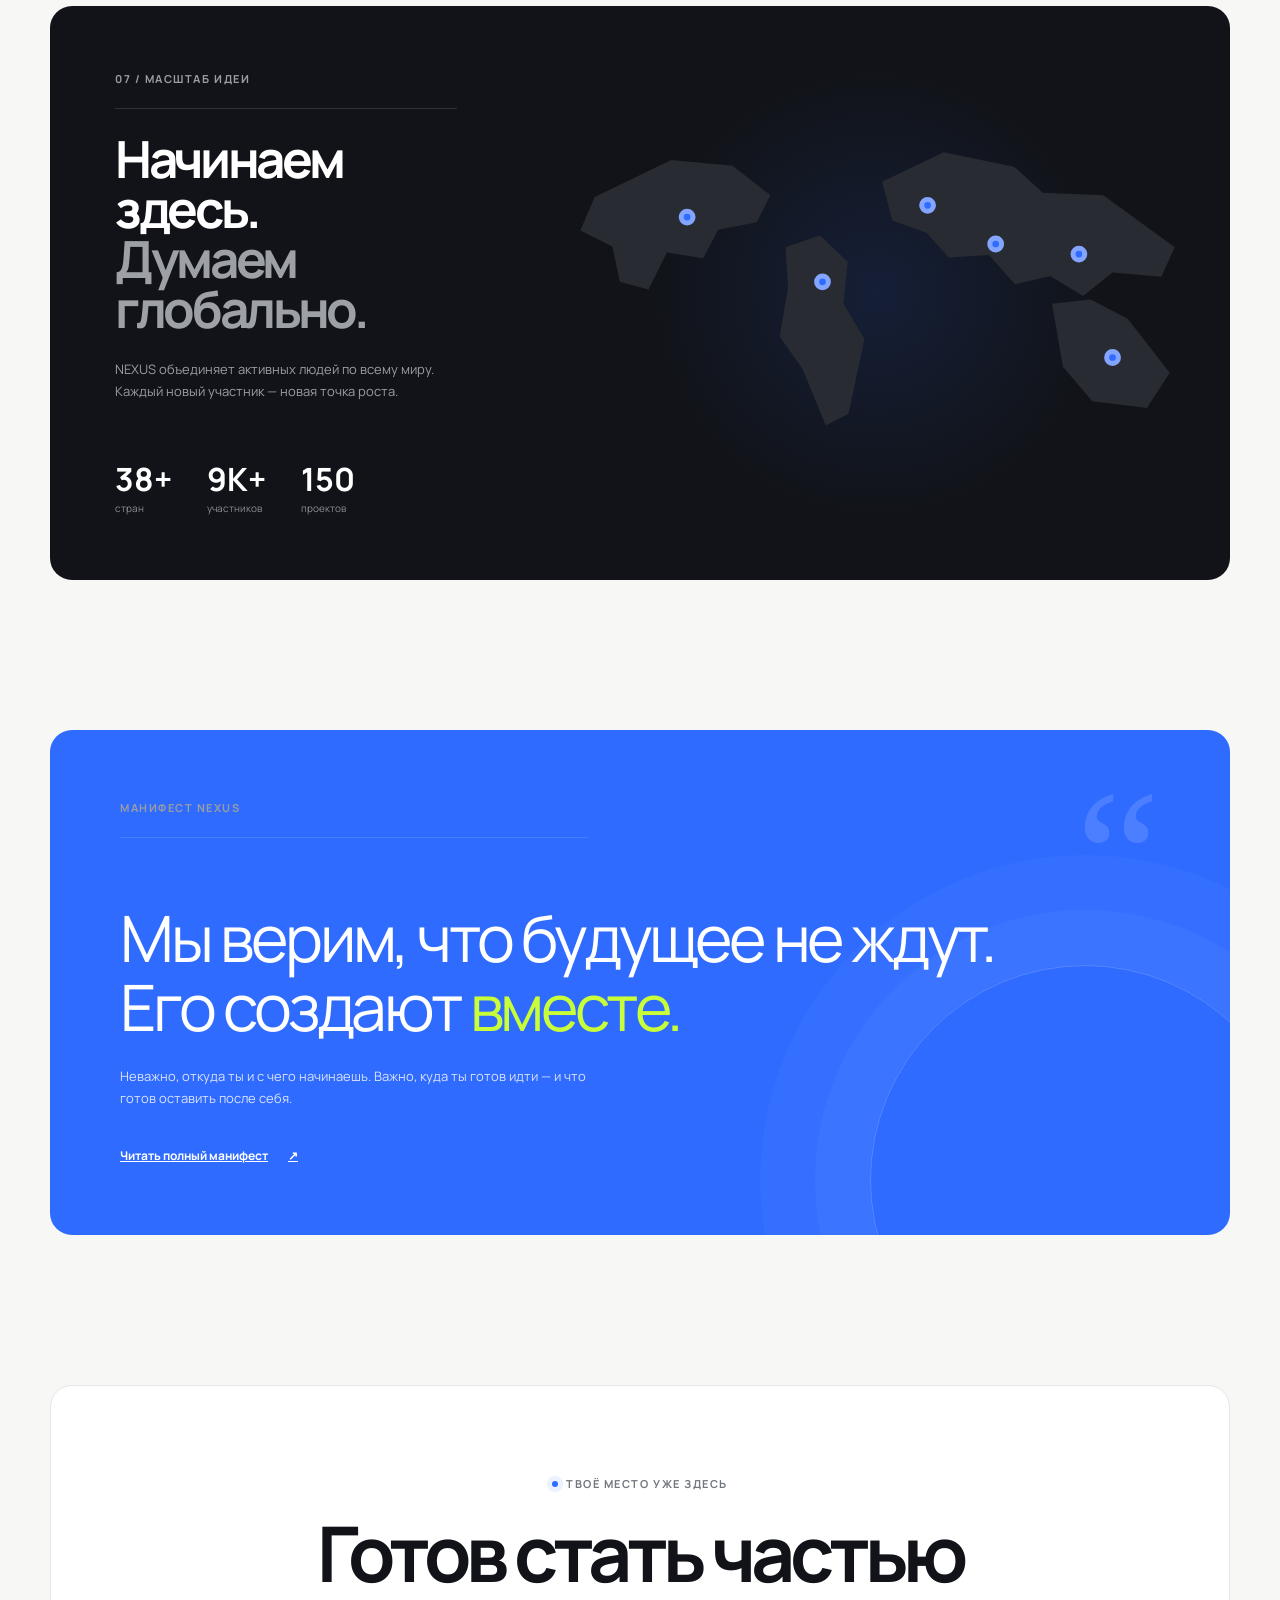
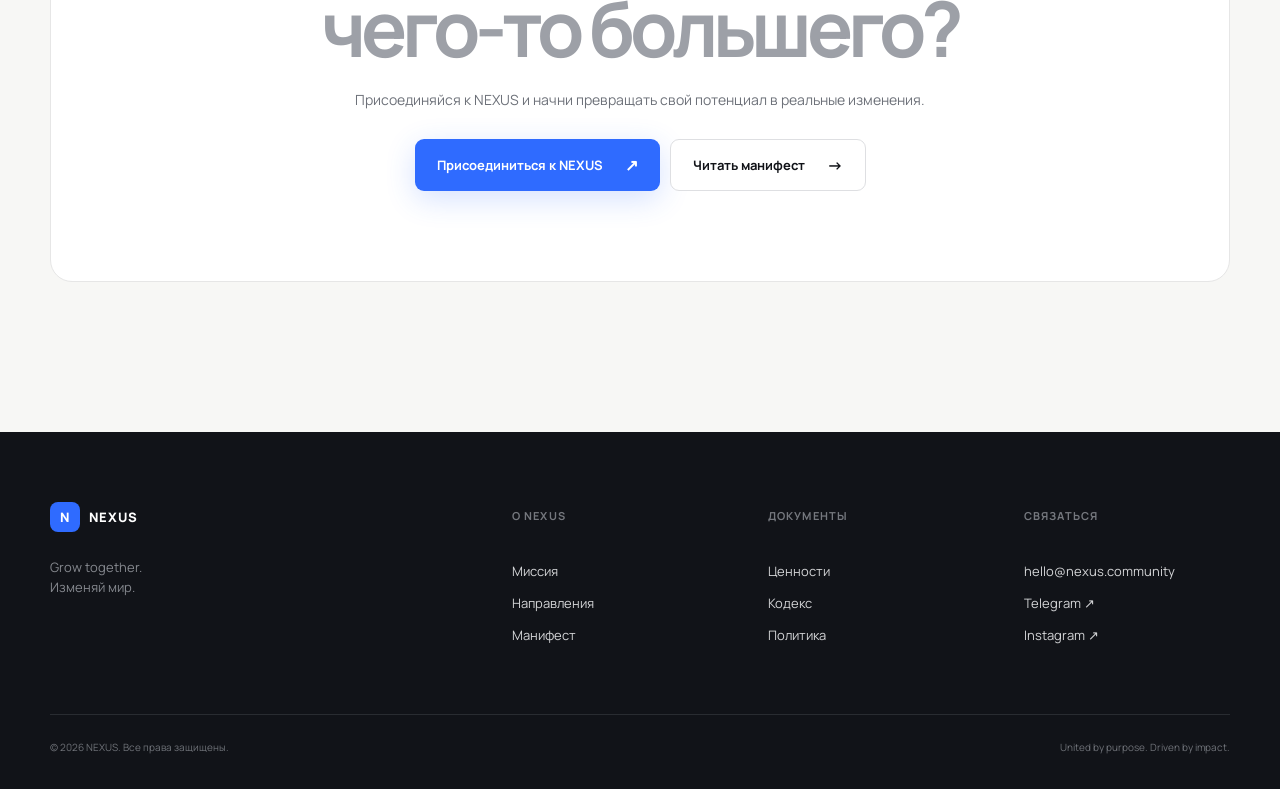
==== commit 85c7c852: "addition 2" ====
--- a/index.html
+++ b/index.html
@@ -28,7 +28,7 @@
     <section class="hero shell reveal">
       <div class="eyebrow"><i></i> Глобальное сообщество нового поколения</div>
       <h1>Объединяем людей.<br><span>Раскрываем потенциал.</span></h1>
-      <p class="lead">NEXUS is an international platform for people who want to grow, meet like-minded individuals, and build проектов that improve society.</p>
+      <p class="lead">NEXUS — международная платформа для тех, кто хочет развиваться, находить единомышленников и создавать проекты, меняющие общество к лучшему.</p>
       <div class="hero-actions"><a class="btn btn-blue" href="#join">Присоединиться к NEXUS <span>↗</span></a><a class="btn btn-light" href="#mission">Узнать больше <span>↓</span></a></div>
       <div class="hero-stage">
         <div class="orbit orbit-a"></div><div class="orbit orbit-b"></div>
@@ -43,7 +43,7 @@
       <div class="section-kicker">01 / Почему мы существуем</div>
       <div class="split-head"><h2>Мир стал ближе.<br>Но люди — <span>дальше.</span></h2><p>У нас больше инструментов, знаний и связей, чем когда-либо. Но миллионы людей всё ещё не знают, куда направить свой потенциал.</p></div>
       <div class="problem-grid">
-        <article><span>01</span><div class="problem-visual"><svg class="visual-disconnect" viewBox="0 0 320 150" aria-hidden="true"><path class="soft" d="M0 75h320M160 0v150"/><g class="node-left"><circle class="fill" cx="72" cy="75" r="25"/><circle class="soft" cx="72" cy="75" r="37"/><circle class="accent" cx="72" cy="75" r="6"/></g><g class="node-right"><circle class="fill" cx="248" cy="75" r="25"/><circle class="soft" cx="248" cy="75" r="37"/><circle class="accent" cx="248" cy="75" r="6"/></g><path class="dash" d="M109 75h36m30 0h36"/><path class="accent-line" d="M148 66l10 18 14-20"/></svg></div><h3>Разобщённость</h3><p>Знакомства are multiplying, while genuine communities are becoming rare.</p></article>
+        <article><span>01</span><div class="problem-visual"><svg class="visual-disconnect" viewBox="0 0 320 150" aria-hidden="true"><path class="soft" d="M0 75h320M160 0v150"/><g class="node-left"><circle class="fill" cx="72" cy="75" r="25"/><circle class="soft" cx="72" cy="75" r="37"/><circle class="accent" cx="72" cy="75" r="6"/></g><g class="node-right"><circle class="fill" cx="248" cy="75" r="25"/><circle class="soft" cx="248" cy="75" r="37"/><circle class="accent" cx="248" cy="75" r="6"/></g><path class="dash" d="M109 75h36m30 0h36"/><path class="accent-line" d="M148 66l10 18 14-20"/></svg></div><h3>Разобщённость</h3><p>Знакомств становится больше, а настоящих сообществ — меньше.</p></article>
         <article><span>02</span><div class="problem-visual"><svg class="visual-direction" viewBox="0 0 320 150" aria-hidden="true"><circle class="soft" cx="160" cy="75" r="53"/><circle class="soft" cx="160" cy="75" r="35"/><circle class="fill" cx="160" cy="75" r="7"/><path class="dash" d="M160 75C117 56 104 103 70 92M160 75c35 22 56 7 84 24"/><g class="arrow"><path class="accent-line" d="M160 75l45-43"/><path class="accent-line" d="M186 32h19v19"/></g><circle class="fill" cx="70" cy="92" r="4"/><circle class="fill" cx="244" cy="99" r="4"/></svg></div><h3>Отсутствие вектора</h3><p>Талант есть у каждого. Понимание, куда его направить, — не у всех.</p></article>
         <article><span>03</span><div class="problem-visual"><svg class="visual-potential" viewBox="0 0 320 150" aria-hidden="true"><circle class="soft" cx="160" cy="75" r="56"/><circle class="soft" cx="160" cy="75" r="40"/><g class="ray" opacity=".35"><path class="accent-line" d="M160 9V1M160 149v-8M94 75h-8M234 75h-8M113 28l-6-6M207 122l6 6M207 28l6-6M113 122l-6 6"/></g><g class="core"><path class="fill" d="M139 69c0-15 9-27 21-27s21 12 21 27c0 10-5 17-12 23-4 3-5 7-5 12h-8c0-5-1-9-5-12-7-6-12-13-12-23z"/><rect class="accent" x="151" y="107" width="18" height="5" rx="2.5"/><rect class="fill" x="154" y="116" width="12" height="4" rx="2"/></g></svg></div><h3>Нереализованный потенциал</h3><p>Сильные идеи остаются идеями без команды, знаний и пространства для действия.</p></article>
       </div>
--- a/styles.css
+++ b/styles.css
@@ -1 +1,1149 @@
-:root{--ink:#111318;--muted:#6d7179;--line:#dedfe2;--bg:#f7f7f5;--blue:#2f6bff;--lime:#c8ff38;--radius:22px}*{box-sizing:border-box}html{scroll-behavior:smooth}body{margin:0;background:var(--bg);color:var(--ink);font-family:Manrope,Arial,sans-serif;-webkit-font-smoothing:antialiased}.shell{width:min(1180px,calc(100% - 48px));margin:auto}.nav{height:82px;display:flex;align-items:center;justify-content:space-between;position:relative;z-index:20}.brand{display:flex;align-items:center;gap:9px;font-size:16px;font-weight:800;letter-spacing:.07em;text-decoration:none;color:var(--ink)}.brand-mark{display:grid;place-items:center;width:30px;height:30px;border-radius:8px;background:var(--blue);color:white;font-weight:800}.nav-links{display:flex;gap:32px}.nav-links a,.footer a{font-size:13px;color:var(--ink);text-decoration:none}.nav-actions{display:flex;align-items:center;gap:12px}.lang{border:0;background:transparent;font:600 12px Manrope}.btn{display:inline-flex;align-items:center;justify-content:center;gap:22px;height:52px;padding:0 22px;border-radius:9px;text-decoration:none;font-weight:700;font-size:13px;transition:.25s}.btn span{font-size:16px}.btn:hover{transform:translateY(-2px)}.btn-small{height:40px;padding:0 14px;gap:12px}.btn-dark{background:var(--ink);color:white}.btn-blue{background:var(--blue);color:white;box-shadow:0 8px 30px #2f6bff33}.btn-light{background:white;color:var(--ink);border:1px solid var(--line)}.menu{display:none;background:none;border:0}.hero{text-align:center;padding-top:74px}.eyebrow,.section-kicker{text-transform:uppercase;letter-spacing:.14em;font-weight:700;font-size:11px;color:#737780}.eyebrow{display:flex;justify-content:center;align-items:center;gap:8px}.eyebrow i{width:6px;height:6px;border-radius:50%;background:var(--blue);box-shadow:0 0 0 5px #2f6bff18}.hero h1,.section h2{font-size:clamp(48px,6.4vw,86px);line-height:.98;letter-spacing:-.065em;margin:24px 0}.hero h1 span,.section h2 span{color:#9da0a7}.lead{font-size:16px;line-height:1.65;max-width:660px;margin:0 auto;color:var(--muted)}.hero-actions{display:flex;justify-content:center;gap:10px;margin-top:30px}.hero-stage{height:455px;margin-top:70px;background:#121419;border-radius:var(--radius);position:relative;overflow:hidden;color:white;display:grid;place-items:center}.hero-stage:after{content:"";position:absolute;inset:0;background:radial-gradient(circle at center,#2f6bff32,transparent 46%)}.hero-word{position:relative;z-index:2;font-weight:800;font-size:clamp(80px,16vw,200px);letter-spacing:-.09em}.hero-word span{color:var(--blue)}.orbit{position:absolute;border:1px solid #ffffff20;border-radius:50%;z-index:1}.orbit-a{width:680px;height:260px;transform:rotate(12deg)}.orbit-b{width:510px;height:430px;transform:rotate(-50deg)}.float-card{position:absolute;z-index:4;background:#ffffff10;border:1px solid #ffffff20;backdrop-filter:blur(12px);border-radius:13px;padding:13px 16px;text-align:left;display:grid;grid-template-columns:auto 1fr;column-gap:10px}.float-card strong{font-size:17px}.float-card small{font-size:9px;color:#aaa;grid-column:2}.card-one{left:6%;top:12%}.card-two{right:6%;bottom:12%}.avatar-stack{grid-row:1/3}.avatar-stack b{display:inline-grid;place-items:center;width:28px;height:28px;border-radius:50%;background:var(--blue);font-size:8px;margin-right:-8px;border:2px solid #16181d}.pulse{color:var(--lime);grid-row:1/3}.stage-note{position:absolute;z-index:3;left:5%;bottom:6%;text-align:left;font-size:9px;letter-spacing:.2em;color:#74777d}.section{padding-top:150px}.section-kicker{padding-bottom:22px;border-bottom:1px solid var(--line)}.split-head{display:grid;grid-template-columns:1.25fr .75fr;gap:80px;align-items:end}.split-head h2{font-size:clamp(42px,5vw,67px);margin:36px 0}.split-head p,.solution-head p{color:var(--muted);line-height:1.7;font-size:14px;max-width:430px;margin-bottom:42px}.problem-grid{display:grid;grid-template-columns:repeat(3,1fr);gap:14px}.problem-grid article{background:white;border:1px solid #e7e7e7;border-radius:16px;padding:24px;min-height:280px;position:relative;transition:.3s}.problem-grid article:hover{transform:translateY(-6px);box-shadow:0 20px 50px #1111}.problem-grid article>span,.direction-grid article>span{font-size:10px;color:#a4a6ab}.icon{font-size:48px;margin:48px 0 28px}.problem-grid h3,.benefit-grid h3,.steps h3,.direction-grid h3{font-size:17px;margin:0 0 10px}.problem-grid p,.benefit-grid p,.steps p,.direction-grid p{font-size:12px;color:var(--muted);line-height:1.6}.dark-panel{background:#111318;color:white;border-radius:var(--radius);padding:70px}.section-kicker.light{color:#9b9da2;border-color:#ffffff20}.solution-head{display:grid;grid-template-columns:1.3fr .7fr;gap:70px;align-items:end}.solution-head h2{font-size:clamp(46px,5vw,68px)}.solution-head p{color:#a6a8ae}.path{position:relative;display:grid;grid-template-columns:repeat(5,1fr);margin-top:70px}.path-line{position:absolute;top:18px;left:7%;right:7%;height:1px;background:#42444b}.path-line i{display:block;width:72%;height:2px;background:var(--blue)}.path article{display:flex;flex-direction:column;gap:7px;position:relative}.path article b{width:36px;height:36px;border:1px solid #4f5158;border-radius:50%;display:grid;place-items:center;background:#111318;font-size:9px;margin-bottom:18px}.path article:nth-of-type(-n+3) b{background:var(--blue);border-color:var(--blue)}.path article span{font-size:13px;font-weight:700}.path article small{font-size:10px;color:#777a81}.center-head{text-align:center}.center-head .section-kicker{border:0}.center-head h2{font-size:clamp(45px,5vw,67px);margin:18px 0}.center-head p{color:var(--muted);font-size:14px}.benefit-grid{display:grid;grid-template-columns:.8fr 1.2fr;gap:14px;margin-top:55px}.benefit-feature,.mini-grid article{background:white;border:1px solid #e7e7e7;border-radius:16px;padding:22px}.feature-visual{height:290px;border-radius:11px;background:#121419;position:relative;overflow:hidden;display:grid;place-items:center;color:white}.feature-visual strong{text-align:center;font-size:42px;line-height:.75;letter-spacing:-.06em;z-index:2}.feature-visual strong span{color:var(--blue);font-size:26px}.ring{position:absolute;border:1px solid #2f6bff88;border-radius:50%}.r1{width:240px;height:240px}.r2{width:360px;height:150px;transform:rotate(-30deg)}.benefit-feature h3{font-size:22px;margin-top:24px}.benefit-feature a{display:inline-block;color:var(--ink);font-size:11px;font-weight:700;margin-top:15px}.mini-grid{display:grid;grid-template-columns:repeat(2,1fr);gap:14px}.mini-grid article{min-height:190px}.mini-icon{width:44px;height:44px;border-radius:11px;display:grid;place-items:center;margin-bottom:38px;font-size:20px}.blue{background:#e3ebff;color:#2f6bff}.lime{background:#efffc8}.violet{background:#eee8ff}.orange{background:#ffead9}.pink{background:#ffe7ef}.cyan{background:#daf9fb}.steps{display:grid;grid-template-columns:repeat(6,1fr);margin-top:50px;position:relative}.steps:before{content:"";position:absolute;height:1px;background:#cfd0d2;top:40px;left:1%;right:1%}.steps article{position:relative;padding-right:18px}.steps b{font-size:10px;color:#8d9096}.step-dot{width:11px;height:11px;border:3px solid var(--bg);background:#9b9da2;border-radius:50%;margin:22px 0 30px;box-shadow:0 0 0 1px #9b9da2}.step-dot.active{background:var(--blue);box-shadow:0 0 0 1px var(--blue),0 0 0 7px #2f6bff1c}.direction-grid{display:grid;grid-template-columns:repeat(3,1fr);gap:12px;margin-top:50px}.direction-grid article{min-height:260px;padding:23px;border-radius:16px;position:relative}.direction-grid article div{font-size:38px;margin:50px 0 32px}.direction-grid article p{color:#30333a}.d-blue{background:#dfe8ff}.d-yellow{background:#f2f8bd}.d-coral{background:#ffded4}.d-violet{background:#eae0ff}.d-green{background:#d9f2e4}.d-orange{background:#ffe5ca}.direction-grid .d-dark{background:#16181d;color:white}.direction-grid .d-dark p{color:#aaa}.direction-grid .wide{grid-column:2/4}.values .split-head{margin-bottom:40px}.value-row{display:grid;grid-template-columns:60px 1fr 1fr 30px;align-items:center;border-top:1px solid var(--line);padding:24px 5px}.value-row:last-child{border-bottom:1px solid var(--line)}.value-row span{font-size:10px;color:#999}.value-row h3{font-size:22px;margin:0}.value-row p{font-size:12px;color:var(--muted)}.value-row b{font-size:22px;font-weight:400}.map-panel{background:#111318;color:white;border-radius:var(--radius);display:grid;grid-template-columns:.8fr 1.2fr;overflow:hidden}.map-copy{padding:65px}.map-copy h2{font-size:clamp(42px,4vw,60px)}.map-copy p{font-size:13px;color:#9b9da2;line-height:1.7}.stats{display:flex;gap:35px;margin-top:55px}.stats div{display:flex;flex-direction:column}.stats strong{font-size:32px}.stats small{font-size:10px;color:#8a8d92}.map{display:grid;place-items:center;background:radial-gradient(circle at 50% 50%,#2f6bff22,transparent 50%)}.map svg{width:95%;fill:#282b32}.map circle{fill:var(--blue);stroke:#84a5ff;stroke-width:6;animation:pulse 2s infinite}@keyframes pulse{50%{stroke-width:14;stroke-opacity:.1}}.manifest-card{min-height:500px;background:var(--blue);color:white;border-radius:var(--radius);padding:70px;position:relative;overflow:hidden}.manifest-card .section-kicker{width:45%}.quote{position:absolute;right:70px;top:18px;font-family:Georgia;font-size:190px;color:#ffffff24}.manifest-card blockquote{font-size:clamp(38px,5vw,65px);line-height:1.08;letter-spacing:-.05em;margin:65px 0 24px;position:relative;z-index:2}.manifest-card blockquote em{color:var(--lime);font-style:normal}.manifest-card p{width:48%;color:#d9e2ff;line-height:1.7;font-size:13px}.text-link{display:inline-flex;gap:20px;color:white;font-size:12px;font-weight:700;margin-top:25px}.manifest-orb{position:absolute;width:430px;height:430px;border:1px solid #ffffff30;border-radius:50%;right:-70px;bottom:-160px;box-shadow:0 0 0 55px #ffffff08,0 0 0 110px #ffffff07}.join{text-align:center;padding-bottom:150px}.join-inner{background:white;border:1px solid #e6e6e6;border-radius:var(--radius);padding:90px 20px}.join h2{font-size:clamp(48px,6vw,78px)}.join p{font-size:14px;color:var(--muted)}.footer{background:#111318;color:white;padding-top:70px}.footer-top{display:grid;grid-template-columns:2fr repeat(3,1fr);gap:50px;padding-bottom:70px}.brand.inverse{color:white}.footer-brand p{color:#85888e;font-size:13px;line-height:1.6;margin-top:25px}.footer h4{font-size:11px;text-transform:uppercase;letter-spacing:.1em;color:#75787e;margin:6px 0 25px}.footer-top>div:not(:first-child){display:flex;flex-direction:column;gap:14px}.footer a{color:#d3d4d6}.footer-bottom{border-top:1px solid #292c31;padding:25px 0 35px;display:flex;justify-content:space-between;color:#6f7278;font-size:10px}.reveal{opacity:0;transform:translateY(25px);transition:opacity .7s,transform .7s}.reveal.visible{opacity:1;transform:none}@media(max-width:800px){.shell{width:min(100% - 28px,1180px)}.nav-links,.nav-actions{display:none}.menu{display:block}.menu span{display:block;width:22px;height:2px;background:#111;margin:5px}.hero{padding-top:45px}.hero h1{font-size:48px}.hero-stage{height:340px;margin-top:45px}.float-card{transform:scale(.8)}.card-one{left:0}.card-two{right:0}.section{padding-top:95px}.split-head,.solution-head,.benefit-grid,.map-panel{grid-template-columns:1fr;gap:5px}.problem-grid,.direction-grid{grid-template-columns:1fr}.dark-panel,.map-copy,.manifest-card{padding:35px 24px}.path{grid-template-columns:1fr;margin-top:40px;gap:25px}.path-line{top:0;bottom:0;left:17px;width:1px;height:auto}.path article{padding-left:55px}.path article b{position:absolute;left:0;margin:0}.mini-grid{grid-template-columns:1fr}.steps{grid-template-columns:repeat(2,1fr);gap:35px}.steps:before{display:none}.direction-grid .wide{grid-column:auto}.value-row{grid-template-columns:35px 1fr 25px}.value-row p{display:none}.map{min-height:280px}.manifest-card .section-kicker,.manifest-card p{width:100%}.manifest-orb{opacity:.5}.footer-top{grid-template-columns:1fr 1fr}.footer-brand{grid-column:1/3}.footer-bottom{gap:25px}.hero-actions{flex-wrap:wrap}}@media(max-width:450px){.hero h1{font-size:41px}.hero-word{font-size:72px}.card-two{bottom:7%}.split-head h2,.center-head h2{font-size:40px}.problem-grid article{min-height:240px}.steps{grid-template-columns:1fr 1fr}.stats{gap:18px}.stats strong{font-size:25px}.footer-top{gap:35px 15px}.footer-bottom{flex-direction:column}}
+:root {
+    --ink: #111318;
+    --muted: #6d7179;
+    --line: #dedfe2;
+    --bg: #f7f7f5;
+    --blue: #2f6bff;
+    --lime: #c8ff38;
+    --radius: 22px
+}
+
+* {
+    box-sizing: border-box
+}
+
+html {
+    scroll-behavior: smooth
+}
+
+body {
+    margin: 0;
+    background: var(--bg);
+    color: var(--ink);
+    font-family: Manrope, Arial, sans-serif;
+    -webkit-font-smoothing: antialiased
+}
+
+.shell {
+    width: min(1180px, calc(100% - 48px));
+    margin: auto
+}
+
+.nav {
+    height: 82px;
+    display: flex;
+    align-items: center;
+    justify-content: space-between;
+    position: relative;
+    z-index: 20
+}
+
+.brand {
+    display: flex;
+    align-items: center;
+    gap: 9px;
+    font-size: 16px;
+    font-weight: 800;
+    letter-spacing: .07em;
+    text-decoration: none;
+    color: var(--ink)
+}
+
+.brand-mark {
+    display: grid;
+    place-items: center;
+    width: 30px;
+    height: 30px;
+    border-radius: 8px;
+    background: var(--blue);
+    color: white;
+    font-weight: 800
+}
+
+.nav-links {
+    display: flex;
+    gap: 32px
+}
+
+.nav-links a,
+.footer a {
+    font-size: 13px;
+    color: var(--ink);
+    text-decoration: none
+}
+
+.nav-actions {
+    display: flex;
+    align-items: center;
+    gap: 12px
+}
+
+.lang {
+    border: 0;
+    background: transparent;
+    font: 600 12px Manrope
+}
+
+.btn {
+    display: inline-flex;
+    align-items: center;
+    justify-content: center;
+    gap: 22px;
+    height: 52px;
+    padding: 0 22px;
+    border-radius: 9px;
+    text-decoration: none;
+    font-weight: 700;
+    font-size: 13px;
+    transition: .25s
+}
+
+.btn span {
+    font-size: 16px
+}
+
+.btn:hover {
+    transform: translateY(-2px)
+}
+
+.btn-small {
+    height: 40px;
+    padding: 0 14px;
+    gap: 12px
+}
+
+.btn-dark {
+    background: var(--ink);
+    color: white
+}
+
+.btn-blue {
+    background: var(--blue);
+    color: white;
+    box-shadow: 0 8px 30px #2f6bff33
+}
+
+.btn-light {
+    background: white;
+    color: var(--ink);
+    border: 1px solid var(--line)
+}
+
+.menu {
+    display: none;
+    background: none;
+    border: 0
+}
+
+.hero {
+    text-align: center;
+    padding-top: 74px
+}
+
+.eyebrow,
+.section-kicker {
+    text-transform: uppercase;
+    letter-spacing: .14em;
+    font-weight: 700;
+    font-size: 11px;
+    color: #737780
+}
+
+.eyebrow {
+    display: flex;
+    justify-content: center;
+    align-items: center;
+    gap: 8px
+}
+
+.eyebrow i {
+    width: 6px;
+    height: 6px;
+    border-radius: 50%;
+    background: var(--blue);
+    box-shadow: 0 0 0 5px #2f6bff18
+}
+
+.hero h1,
+.section h2 {
+    font-size: clamp(48px, 6.4vw, 86px);
+    line-height: .98;
+    letter-spacing: -.065em;
+    margin: 24px 0
+}
+
+.hero h1 span,
+.section h2 span {
+    color: #9da0a7
+}
+
+.lead {
+    font-size: 16px;
+    line-height: 1.65;
+    max-width: 660px;
+    margin: 0 auto;
+    color: var(--muted)
+}
+
+.hero-actions {
+    display: flex;
+    justify-content: center;
+    gap: 10px;
+    margin-top: 30px
+}
+
+.hero-stage {
+    height: 455px;
+    margin-top: 70px;
+    background: #121419;
+    border-radius: var(--radius);
+    position: relative;
+    overflow: hidden;
+    color: white;
+    display: grid;
+    place-items: center
+}
+
+.hero-stage:after {
+    content: "";
+    position: absolute;
+    inset: 0;
+    background: radial-gradient(circle at center, #2f6bff32, transparent 46%)
+}
+
+.hero-word {
+    position: relative;
+    z-index: 2;
+    font-weight: 800;
+    font-size: clamp(80px, 16vw, 200px);
+    letter-spacing: -.09em
+}
+
+.hero-word span {
+    color: var(--blue)
+}
+
+.orbit {
+    position: absolute;
+    border: 1px solid #ffffff20;
+    border-radius: 50%;
+    z-index: 1
+}
+
+.orbit-a {
+    width: 680px;
+    height: 260px;
+    transform: rotate(12deg)
+}
+
+.orbit-b {
+    width: 510px;
+    height: 430px;
+    transform: rotate(-50deg)
+}
+
+.float-card {
+    position: absolute;
+    z-index: 4;
+    background: #ffffff10;
+    border: 1px solid #ffffff20;
+    backdrop-filter: blur(12px);
+    border-radius: 13px;
+    padding: 13px 16px;
+    text-align: left;
+    display: grid;
+    grid-template-columns: auto 1fr;
+    column-gap: 10px
+}
+
+.float-card strong {
+    font-size: 17px
+}
+
+.float-card small {
+    font-size: 9px;
+    color: #aaa;
+    grid-column: 2
+}
+
+.card-one {
+    left: 6%;
+    top: 12%
+}
+
+.card-two {
+    right: 6%;
+    bottom: 12%
+}
+
+.avatar-stack {
+    grid-row: 1/3
+}
+
+.avatar-stack b {
+    display: inline-grid;
+    place-items: center;
+    width: 28px;
+    height: 28px;
+    border-radius: 50%;
+    background: var(--blue);
+    font-size: 8px;
+    margin-right: -8px;
+    border: 2px solid #16181d
+}
+
+.pulse {
+    color: var(--lime);
+    grid-row: 1/3
+}
+
+.stage-note {
+    position: absolute;
+    z-index: 3;
+    left: 5%;
+    bottom: 6%;
+    text-align: left;
+    font-size: 9px;
+    letter-spacing: .2em;
+    color: #74777d
+}
+
+.section {
+    padding-top: 150px
+}
+
+.section-kicker {
+    padding-bottom: 22px;
+    border-bottom: 1px solid var(--line)
+}
+
+.split-head {
+    display: grid;
+    grid-template-columns: 1.25fr .75fr;
+    gap: 80px;
+    align-items: end
+}
+
+.split-head h2 {
+    font-size: clamp(42px, 5vw, 67px);
+    margin: 36px 0
+}
+
+.split-head p,
+.solution-head p {
+    color: var(--muted);
+    line-height: 1.7;
+    font-size: 14px;
+    max-width: 430px;
+    margin-bottom: 42px
+}
+
+.problem-grid {
+    display: grid;
+    grid-template-columns: repeat(3, 1fr);
+    gap: 14px
+}
+
+.problem-grid article {
+    background: white;
+    border: 1px solid #e7e7e7;
+    border-radius: 16px;
+    padding: 24px;
+    min-height: 280px;
+    position: relative;
+    transition: .3s
+}
+
+.problem-grid article:hover {
+    transform: translateY(-6px);
+    box-shadow: 0 20px 50px #1111
+}
+
+.problem-grid article>span,
+.direction-grid article>span {
+    font-size: 10px;
+    color: #a4a6ab
+}
+
+.icon {
+    font-size: 48px;
+    margin: 48px 0 28px
+}
+
+.problem-grid h3,
+.benefit-grid h3,
+.steps h3,
+.direction-grid h3 {
+    font-size: 17px;
+    margin: 0 0 10px
+}
+
+.problem-grid p,
+.benefit-grid p,
+.steps p,
+.direction-grid p {
+    font-size: 12px;
+    color: var(--muted);
+    line-height: 1.6
+}
+
+.dark-panel {
+    background: #111318;
+    color: white;
+    border-radius: var(--radius);
+    padding: 70px
+}
+
+.section-kicker.light {
+    color: #9b9da2;
+    border-color: #ffffff20
+}
+
+.solution-head {
+    display: grid;
+    grid-template-columns: 1.3fr .7fr;
+    gap: 70px;
+    align-items: end
+}
+
+.solution-head h2 {
+    font-size: clamp(46px, 5vw, 68px)
+}
+
+.solution-head p {
+    color: #a6a8ae
+}
+
+.path {
+    position: relative;
+    display: grid;
+    grid-template-columns: repeat(5, 1fr);
+    margin-top: 70px
+}
+
+.path-line {
+    position: absolute;
+    top: 18px;
+    left: 3%;
+    right: 7%;
+    height: 1px;
+    background: #42444b
+}
+
+.path-line i {
+    display: block;
+    width: 72%;
+    height: 2px;
+    background: var(--blue)
+}
+
+.path article {
+    display: flex;
+    flex-direction: column;
+    gap: 7px;
+    position: relative
+}
+
+.path article b {
+    width: 36px;
+    height: 36px;
+    border: 1px solid #4f5158;
+    border-radius: 50%;
+    display: grid;
+    place-items: center;
+    background: #111318;
+    font-size: 9px;
+    margin-bottom: 18px
+}
+
+.path article:nth-of-type(-n+4) b {
+    background: var(--blue);
+    border-color: var(--blue)
+}
+
+.path article span {
+    font-size: 13px;
+    font-weight: 700
+}
+
+.path article small {
+    font-size: 10px;
+    color: #777a81
+}
+
+.center-head {
+    text-align: center
+}
+
+.center-head .section-kicker {
+    border: 0
+}
+
+.center-head h2 {
+    font-size: clamp(45px, 5vw, 67px);
+    margin: 18px 0
+}
+
+.center-head p {
+    color: var(--muted);
+    font-size: 14px
+}
+
+.benefit-grid {
+    display: grid;
+    grid-template-columns: .8fr 1.2fr;
+    gap: 14px;
+    margin-top: 55px
+}
+
+.benefit-feature,
+.mini-grid article {
+    background: white;
+    border: 1px solid #e7e7e7;
+    border-radius: 16px;
+    padding: 22px
+}
+
+.feature-visual {
+    height: 290px;
+    border-radius: 11px;
+    background: #121419;
+    position: relative;
+    overflow: hidden;
+    display: grid;
+    place-items: center;
+    color: white
+}
+
+.feature-visual strong {
+    text-align: center;
+    font-size: 42px;
+    line-height: .75;
+    letter-spacing: -.06em;
+    z-index: 2
+}
+
+.feature-visual strong span {
+    color: var(--blue);
+    font-size: 26px
+}
+
+.ring {
+    position: absolute;
+    border: 1px solid #2f6bff88;
+    border-radius: 50%
+}
+
+.r1 {
+    width: 240px;
+    height: 240px
+}
+
+.r2 {
+    width: 360px;
+    height: 150px;
+    transform: rotate(-30deg)
+}
+
+.benefit-feature h3 {
+    font-size: 22px;
+    margin-top: 24px
+}
+
+.benefit-feature a {
+    display: inline-block;
+    color: var(--ink);
+    font-size: 11px;
+    font-weight: 700;
+    margin-top: 15px
+}
+
+.mini-grid {
+    display: grid;
+    grid-template-columns: repeat(2, 1fr);
+    gap: 14px
+}
+
+.mini-grid article {
+    min-height: 190px
+}
+
+.mini-icon {
+    width: 44px;
+    height: 44px;
+    border-radius: 11px;
+    display: grid;
+    place-items: center;
+    margin-bottom: 38px;
+    font-size: 20px
+}
+
+.blue {
+    background: #e3ebff;
+    color: #2f6bff
+}
+
+.lime {
+    background: #efffc8
+}
+
+.violet {
+    background: #eee8ff
+}
+
+.orange {
+    background: #ffead9
+}
+
+.pink {
+    background: #ffe7ef
+}
+
+.cyan {
+    background: #daf9fb
+}
+
+.steps {
+    display: grid;
+    grid-template-columns: repeat(6, 1fr);
+    margin-top: 50px;
+    position: relative
+}
+
+.steps:before {
+    content: "";
+    position: absolute;
+    height: 1px;
+    background: #cfd0d2;
+    top: 40px;
+    left: 1%;
+    right: 1%
+}
+
+.steps article {
+    position: relative;
+    padding-right: 18px
+}
+
+.steps b {
+    font-size: 10px;
+    color: #8d9096
+}
+
+.step-dot {
+    width: 11px;
+    height: 11px;
+    border: 3px solid var(--bg);
+    background: #9b9da2;
+    border-radius: 50%;
+    margin: 22px 0 30px;
+    box-shadow: 0 0 0 1px #9b9da2
+}
+
+.step-dot.active {
+    background: var(--blue);
+    box-shadow: 0 0 0 1px var(--blue), 0 0 0 7px #2f6bff1c
+}
+
+.direction-grid {
+    display: grid;
+    grid-template-columns: repeat(3, 1fr);
+    gap: 12px;
+    margin-top: 50px
+}
+
+.direction-grid article {
+    min-height: 260px;
+    padding: 23px;
+    border-radius: 16px;
+    position: relative
+}
+
+.direction-grid article div {
+    font-size: 38px;
+    margin: 50px 0 32px
+}
+
+.direction-grid article p {
+    color: #30333a
+}
+
+.d-blue {
+    background: #dfe8ff
+}
+
+.d-yellow {
+    background: #f2f8bd
+}
+
+.d-coral {
+    background: #ffded4
+}
+
+.d-violet {
+    background: #eae0ff
+}
+
+.d-green {
+    background: #d9f2e4
+}
+
+.d-orange {
+    background: #ffe5ca
+}
+
+.direction-grid .d-dark {
+    background: #16181d;
+    color: white
+}
+
+.direction-grid .d-dark p {
+    color: #aaa
+}
+
+.direction-grid .wide {
+    grid-column: 2/4
+}
+
+.values .split-head {
+    margin-bottom: 40px
+}
+
+.value-row {
+    display: grid;
+    grid-template-columns: 60px 1fr 1fr 30px;
+    align-items: center;
+    border-top: 1px solid var(--line);
+    padding: 24px 5px
+}
+
+.value-row:last-child {
+    border-bottom: 1px solid var(--line)
+}
+
+.value-row span {
+    font-size: 10px;
+    color: #999
+}
+
+.value-row h3 {
+    font-size: 22px;
+    margin: 0
+}
+
+.value-row p {
+    font-size: 12px;
+    color: var(--muted)
+}
+
+.value-row b {
+    font-size: 22px;
+    font-weight: 400
+}
+
+.map-panel {
+    background: #111318;
+    color: white;
+    border-radius: var(--radius);
+    display: grid;
+    grid-template-columns: .8fr 1.2fr;
+    overflow: hidden
+}
+
+.map-copy {
+    padding: 65px
+}
+
+.map-copy h2 {
+    font-size: clamp(42px, 4vw, 60px)
+}
+
+.map-copy p {
+    font-size: 13px;
+    color: #9b9da2;
+    line-height: 1.7
+}
+
+.stats {
+    display: flex;
+    gap: 35px;
+    margin-top: 55px
+}
+
+.stats div {
+    display: flex;
+    flex-direction: column
+}
+
+.stats strong {
+    font-size: 32px
+}
+
+.stats small {
+    font-size: 10px;
+    color: #8a8d92
+}
+
+.map {
+    display: grid;
+    place-items: center;
+    background: radial-gradient(circle at 50% 50%, #2f6bff22, transparent 50%)
+}
+
+.map svg {
+    width: 95%;
+    fill: #282b32
+}
+
+.map circle {
+    fill: var(--blue);
+    stroke: #84a5ff;
+    stroke-width: 6;
+    animation: pulse 2s infinite
+}
+
+@keyframes pulse {
+    50% {
+        stroke-width: 14;
+        stroke-opacity: .1
+    }
+}
+
+.manifest-card {
+    min-height: 500px;
+    background: var(--blue);
+    color: white;
+    border-radius: var(--radius);
+    padding: 70px;
+    position: relative;
+    overflow: hidden
+}
+
+.manifest-card .section-kicker {
+    width: 45%
+}
+
+.quote {
+    position: absolute;
+    right: 70px;
+    top: 18px;
+    font-family: Georgia;
+    font-size: 190px;
+    color: #ffffff24
+}
+
+.manifest-card blockquote {
+    font-size: clamp(38px, 5vw, 65px);
+    line-height: 1.08;
+    letter-spacing: -.05em;
+    margin: 65px 0 24px;
+    position: relative;
+    z-index: 2
+}
+
+.manifest-card blockquote em {
+    color: var(--lime);
+    font-style: normal
+}
+
+.manifest-card p {
+    width: 48%;
+    color: #d9e2ff;
+    line-height: 1.7;
+    font-size: 13px
+}
+
+.text-link {
+    display: inline-flex;
+    gap: 20px;
+    color: white;
+    font-size: 12px;
+    font-weight: 700;
+    margin-top: 25px
+}
+
+.manifest-orb {
+    position: absolute;
+    width: 430px;
+    height: 430px;
+    border: 1px solid #ffffff30;
+    border-radius: 50%;
+    right: -70px;
+    bottom: -160px;
+    box-shadow: 0 0 0 55px #ffffff08, 0 0 0 110px #ffffff07
+}
+
+.join {
+    text-align: center;
+    padding-bottom: 150px
+}
+
+.join-inner {
+    background: white;
+    border: 1px solid #e6e6e6;
+    border-radius: var(--radius);
+    padding: 90px 20px
+}
+
+.join h2 {
+    font-size: clamp(48px, 6vw, 78px)
+}
+
+.join p {
+    font-size: 14px;
+    color: var(--muted)
+}
+
+.footer {
+    background: #111318;
+    color: white;
+    padding-top: 70px
+}
+
+.footer-top {
+    display: grid;
+    grid-template-columns: 2fr repeat(3, 1fr);
+    gap: 50px;
+    padding-bottom: 70px
+}
+
+.brand.inverse {
+    color: white
+}
+
+.footer-brand p {
+    color: #85888e;
+    font-size: 13px;
+    line-height: 1.6;
+    margin-top: 25px
+}
+
+.footer h4 {
+    font-size: 11px;
+    text-transform: uppercase;
+    letter-spacing: .1em;
+    color: #75787e;
+    margin: 6px 0 25px
+}
+
+.footer-top>div:not(:first-child) {
+    display: flex;
+    flex-direction: column;
+    gap: 14px
+}
+
+.footer a {
+    color: #d3d4d6
+}
+
+.footer-bottom {
+    border-top: 1px solid #292c31;
+    padding: 25px 0 35px;
+    display: flex;
+    justify-content: space-between;
+    color: #6f7278;
+    font-size: 10px
+}
+
+.reveal {
+    opacity: 0;
+    transform: translateY(25px);
+    transition: opacity .7s, transform .7s
+}
+
+.reveal.visible {
+    opacity: 1;
+    transform: none
+}
+
+@media(max-width:800px) {
+    .shell {
+        width: min(100% - 28px, 1180px)
+    }
+
+    .nav-links,
+    .nav-actions {
+        display: none
+    }
+
+    .menu {
+        display: block
+    }
+
+    .menu span {
+        display: block;
+        width: 22px;
+        height: 2px;
+        background: #111;
+        margin: 5px
+    }
+
+    .hero {
+        padding-top: 45px
+    }
+
+    .hero h1 {
+        font-size: 48px
+    }
+
+    .hero-stage {
+        height: 340px;
+        margin-top: 45px
+    }
+
+    .float-card {
+        transform: scale(.8)
+    }
+
+    .card-one {
+        left: 0
+    }
+
+    .card-two {
+        right: 0
+    }
+
+    .section {
+        padding-top: 95px
+    }
+
+    .split-head,
+    .solution-head,
+    .benefit-grid,
+    .map-panel {
+        grid-template-columns: 1fr;
+        gap: 5px
+    }
+
+    .problem-grid,
+    .direction-grid {
+        grid-template-columns: 1fr
+    }
+
+    .dark-panel,
+    .map-copy,
+    .manifest-card {
+        padding: 35px 24px
+    }
+
+    .path {
+        grid-template-columns: 1fr;
+        margin-top: 40px;
+        gap: 25px
+    }
+
+    .path-line {
+        top: 0;
+        bottom: 0;
+        left: 17px;
+        width: 1px;
+        height: auto
+    }
+
+    .path article {
+        padding-left: 55px
+    }
+
+    .path article b {
+        position: absolute;
+        left: 0;
+        margin: 0
+    }
+
+    .mini-grid {
+        grid-template-columns: 1fr
+    }
+
+    .steps {
+        grid-template-columns: repeat(2, 1fr);
+        gap: 35px
+    }
+
+    .steps:before {
+        display: none
+    }
+
+    .direction-grid .wide {
+        grid-column: auto
+    }
+
+    .value-row {
+        grid-template-columns: 35px 1fr 25px
+    }
+
+    .value-row p {
+        display: none
+    }
+
+    .map {
+        min-height: 280px
+    }
+
+    .manifest-card .section-kicker,
+    .manifest-card p {
+        width: 100%
+    }
+
+    .manifest-orb {
+        opacity: .5
+    }
+
+    .footer-top {
+        grid-template-columns: 1fr 1fr
+    }
+
+    .footer-brand {
+        grid-column: 1/3
+    }
+
+    .footer-bottom {
+        gap: 25px
+    }
+
+    .hero-actions {
+        flex-wrap: wrap
+    }
+}
+
+@media(max-width:450px) {
+    .hero h1 {
+        font-size: 41px
+    }
+
+    .hero-word {
+        font-size: 72px
+    }
+
+    .card-two {
+        bottom: 7%
+    }
+
+    .split-head h2,
+    .center-head h2 {
+        font-size: 40px
+    }
+
+    .problem-grid article {
+        min-height: 240px
+    }
+
+    .steps {
+        grid-template-columns: 1fr 1fr
+    }
+
+    .stats {
+        gap: 18px
+    }
+
+    .stats strong {
+        font-size: 25px
+    }
+
+    .footer-top {
+        gap: 35px 15px
+    }
+
+    .footer-bottom {
+        flex-direction: column
+    }
+}
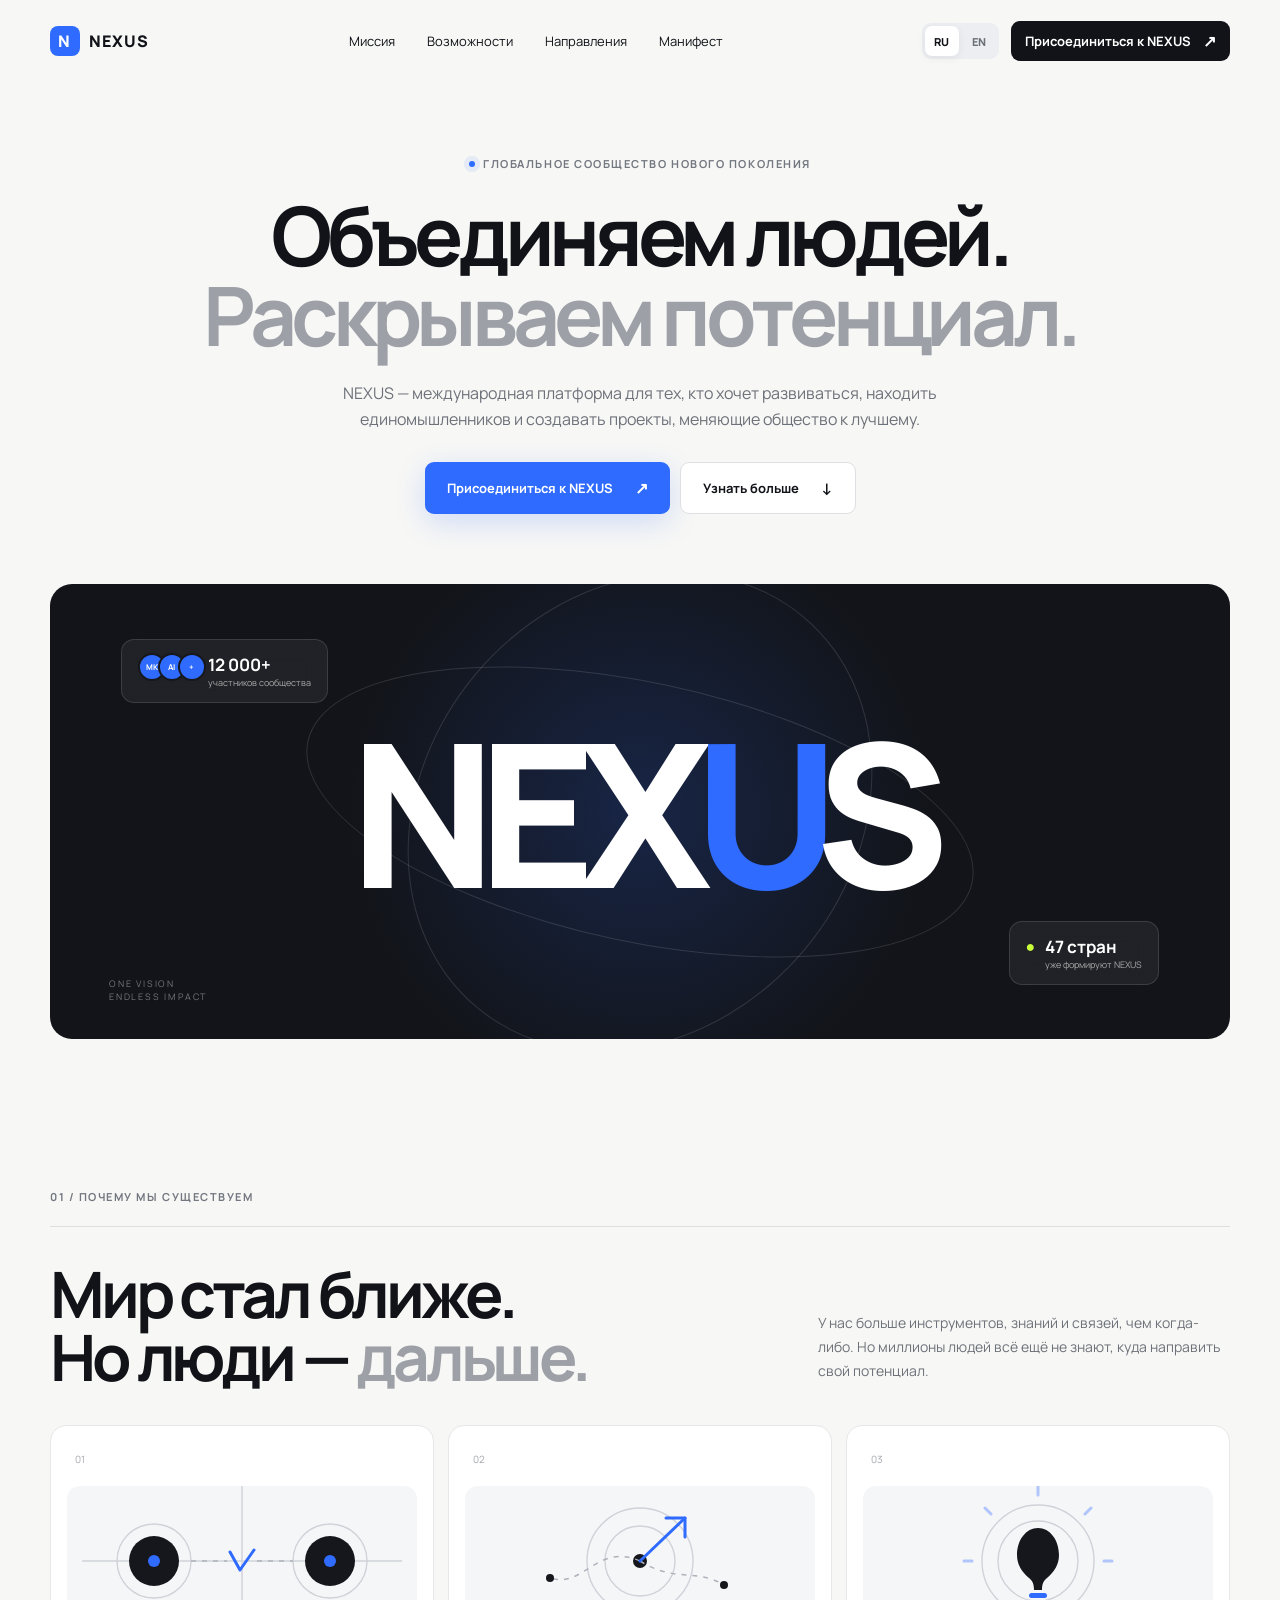
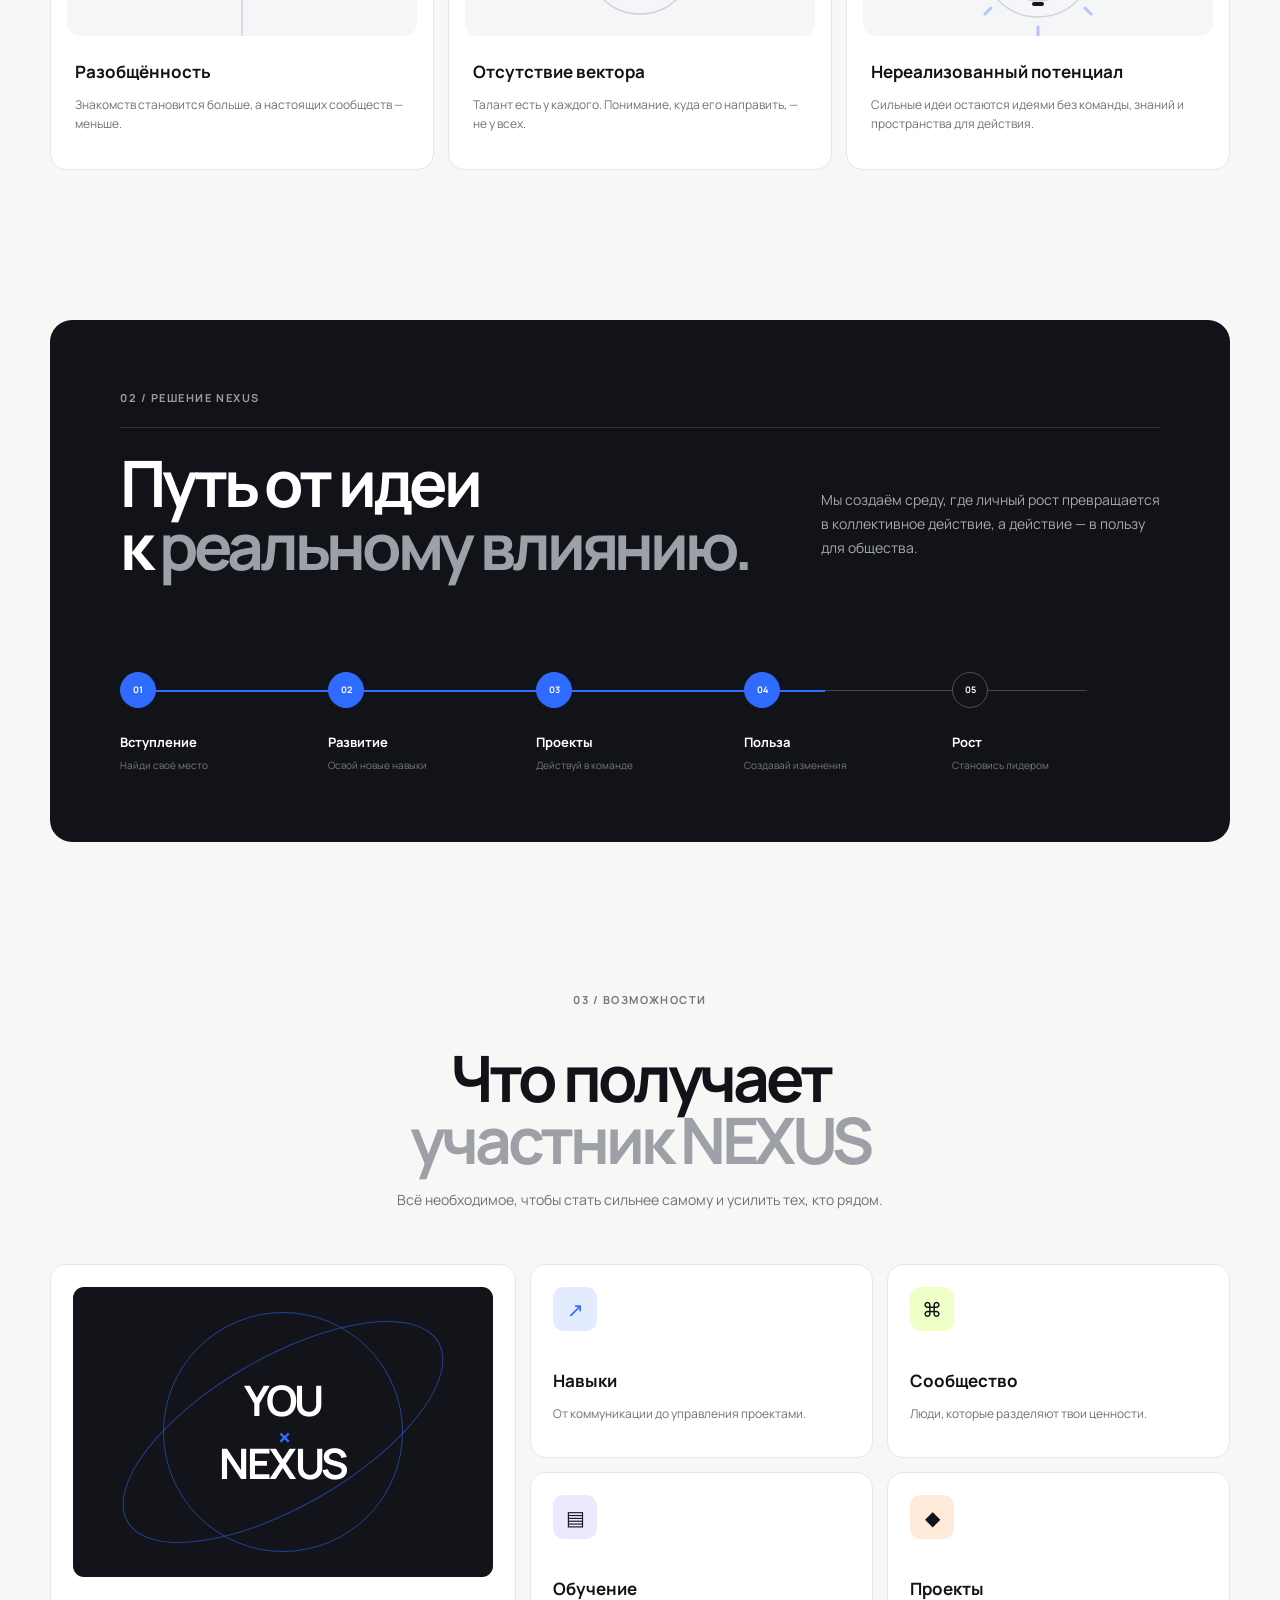
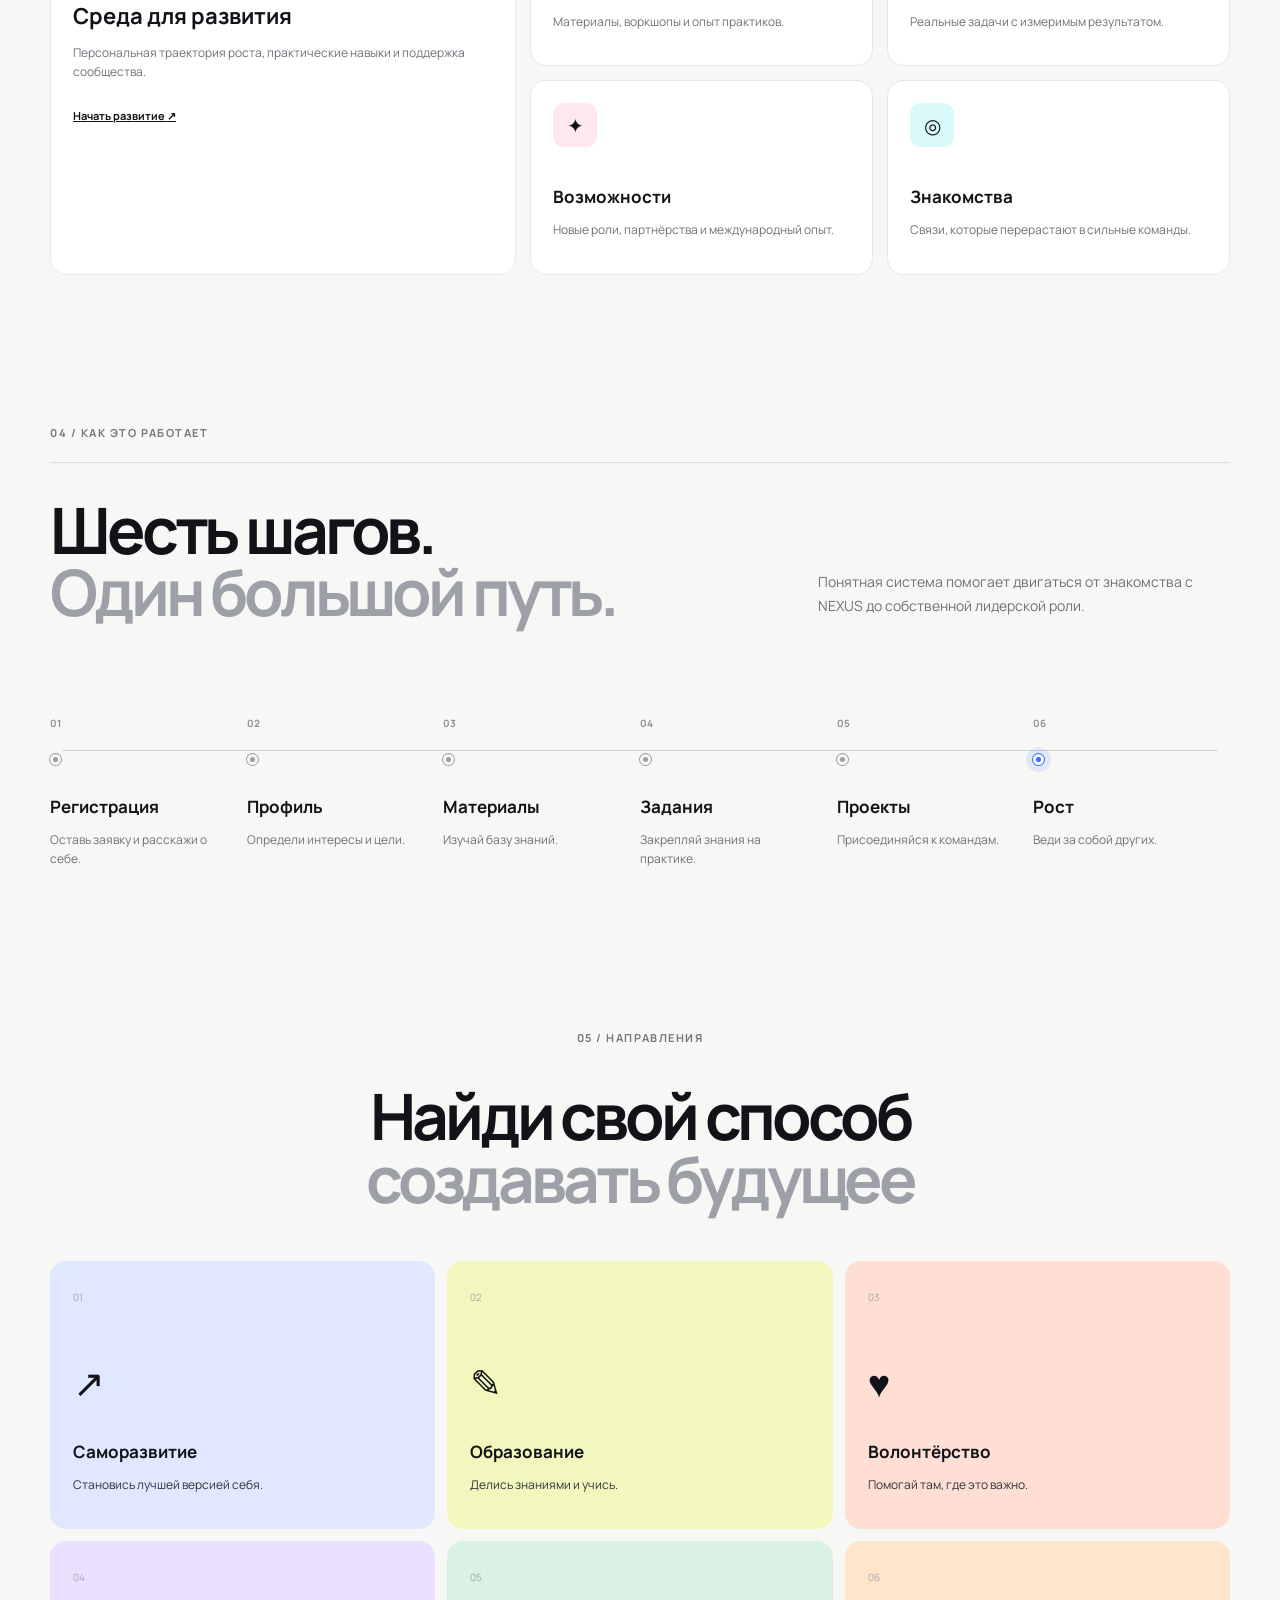
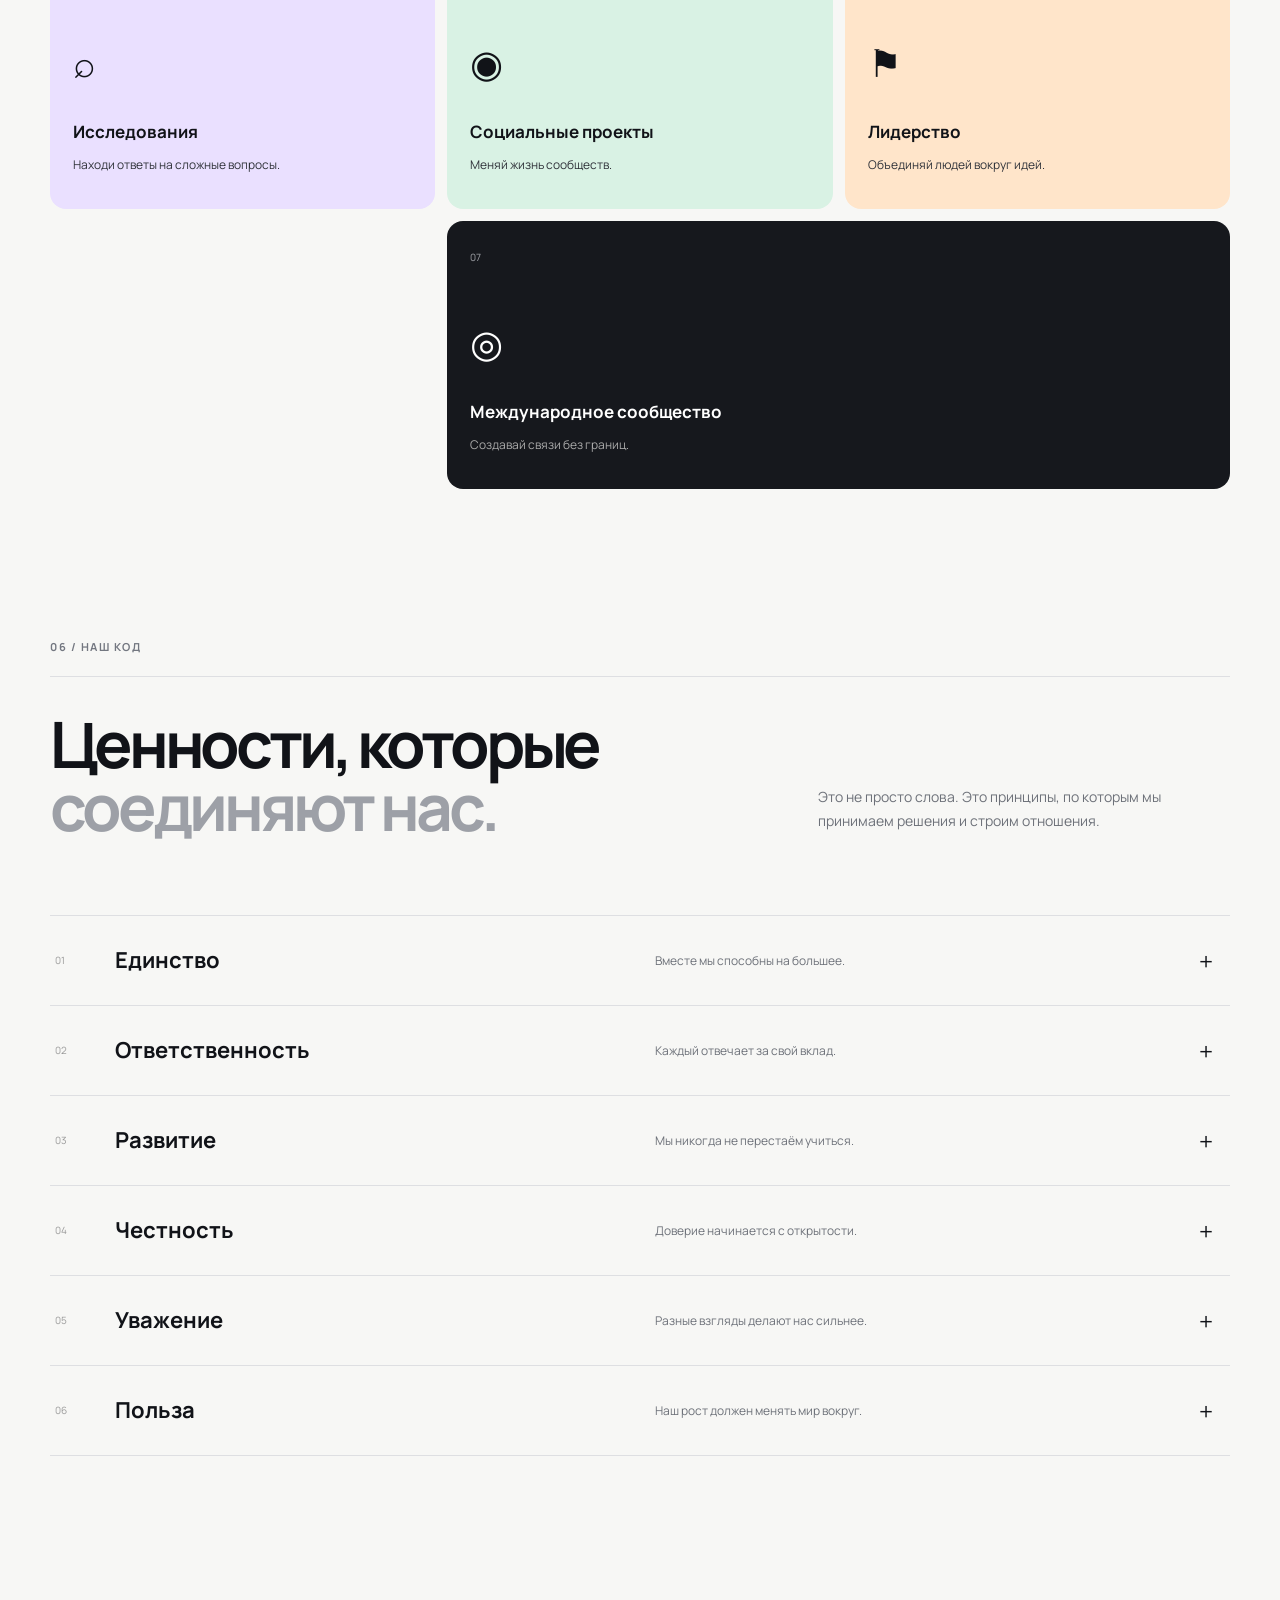
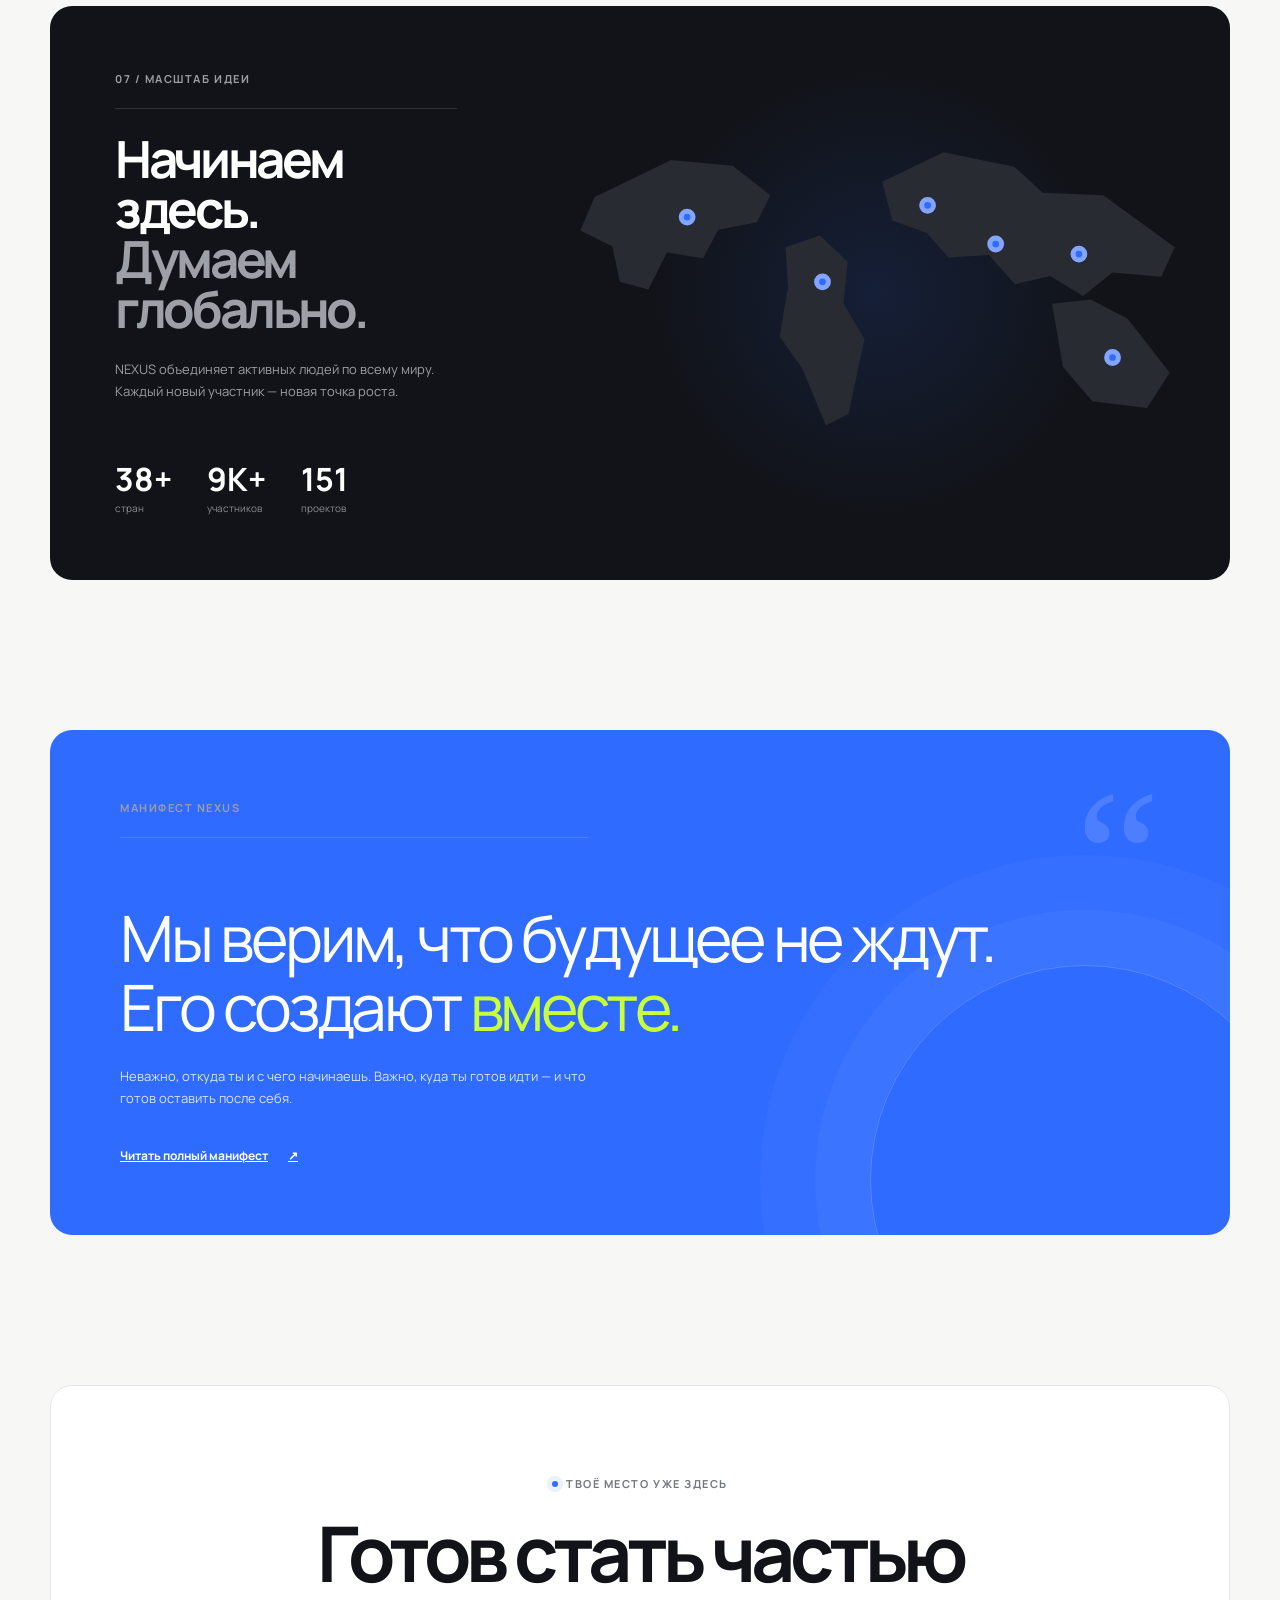
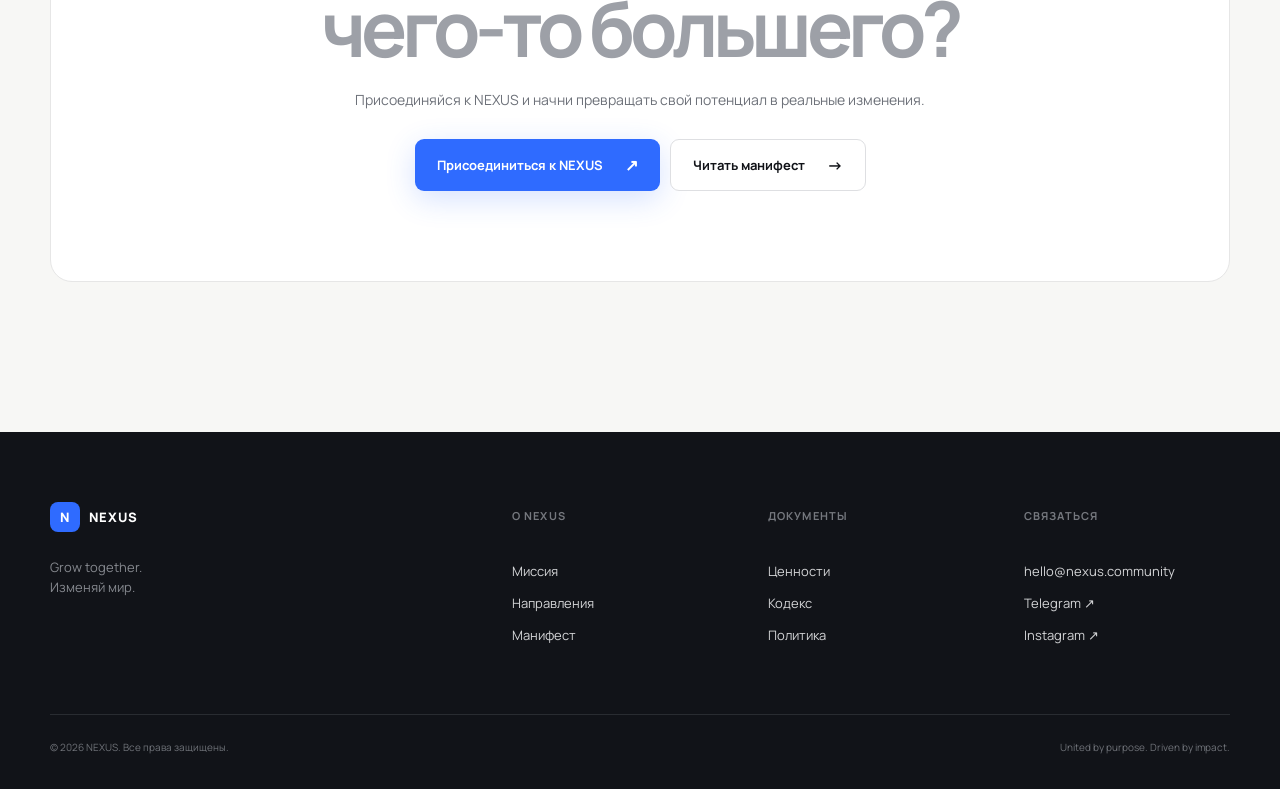
==== commit 197bdede: "addition 3" ====
--- a/index.html
+++ b/index.html
@@ -21,7 +21,7 @@
       <a href="#mission">Миссия</a><a href="#benefits">Возможности</a><a href="#directions">Направления</a><a href="#manifesto">Манифест</a>
     </nav>
     <div class="nav-actions"><div class="language-switch" aria-label="Выбор языка"><span class="active">RU</span><a href="index-en.html">EN</a></div><a class="btn btn-dark btn-small" href="#join">Присоединиться к NEXUS <span>↗</span></a></div>
-    <button class="menu" aria-label="Открыть меню" aria-expanded="false"><span></span><span></span></button>
+    <div class="mobile-nav-tools"><div class="language-switch" aria-label="Выбор языка"><span class="active">RU</span><a href="index-en.html">EN</a></div><button class="menu" aria-label="Открыть меню" aria-expanded="false"><span></span><span></span></button></div>
   </header>
 
   <main id="top">
--- a/language.css
+++ b/language.css
@@ -1 +1 @@
-.language-switch{display:inline-flex;align-items:center;gap:3px;padding:3px;background:#eceef2;border-radius:9px;font-size:11px;font-weight:800}.language-switch a,.language-switch span{display:grid;place-items:center;min-width:34px;height:30px;padding:0 8px;border-radius:7px;color:#6d7179;text-decoration:none}.language-switch .active{background:#fff;color:#111318;box-shadow:0 2px 8px #1111}.doc-actions{display:flex;align-items:center;gap:10px}@media(max-width:560px){.doc-actions .back{font-size:0}.doc-actions .back:first-letter{font-size:15px}}
+.language-switch{display:inline-flex;align-items:center;gap:3px;padding:3px;background:#eceef2;border-radius:9px;font-size:11px;font-weight:800}.language-switch a,.language-switch span{display:grid;place-items:center;min-width:34px;height:30px;padding:0 8px;border-radius:7px;color:#6d7179;text-decoration:none}.language-switch .active{background:#fff;color:#111318;box-shadow:0 2px 8px #1111}.doc-actions{display:flex;align-items:center;gap:10px}.mobile-nav-tools{display:none;align-items:center;gap:8px}@media(max-width:800px){.mobile-nav-tools{display:flex}.mobile-nav-tools .menu{display:block}.manifest-card .text-link{position:relative;z-index:5;display:flex;width:100%;min-height:48px;align-items:center;justify-content:space-between;padding:0 16px;margin-top:28px;border:1px solid #ffffff55;border-radius:9px;text-decoration:none}.manifest-card .manifest-orb{pointer-events:none}}@media(max-width:560px){.doc-actions .back{font-size:0}.doc-actions .back:first-letter{font-size:15px}}
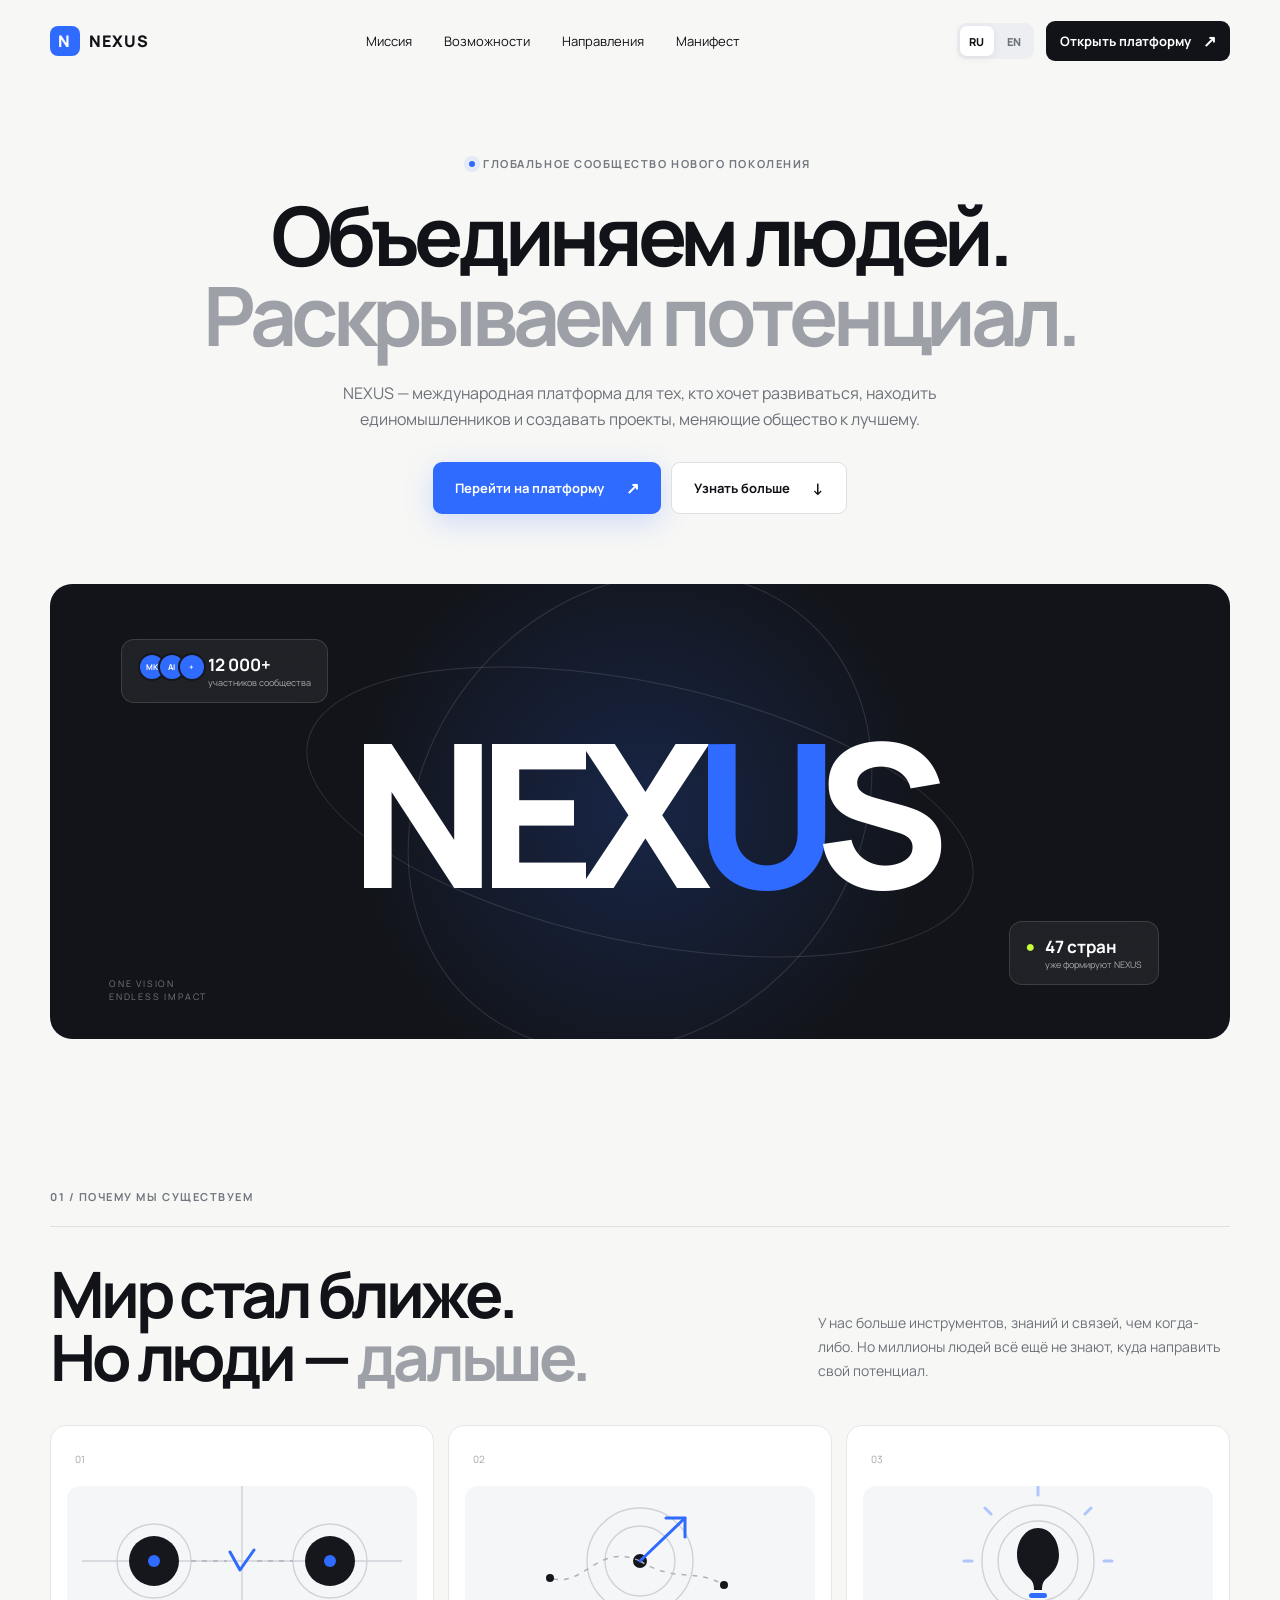
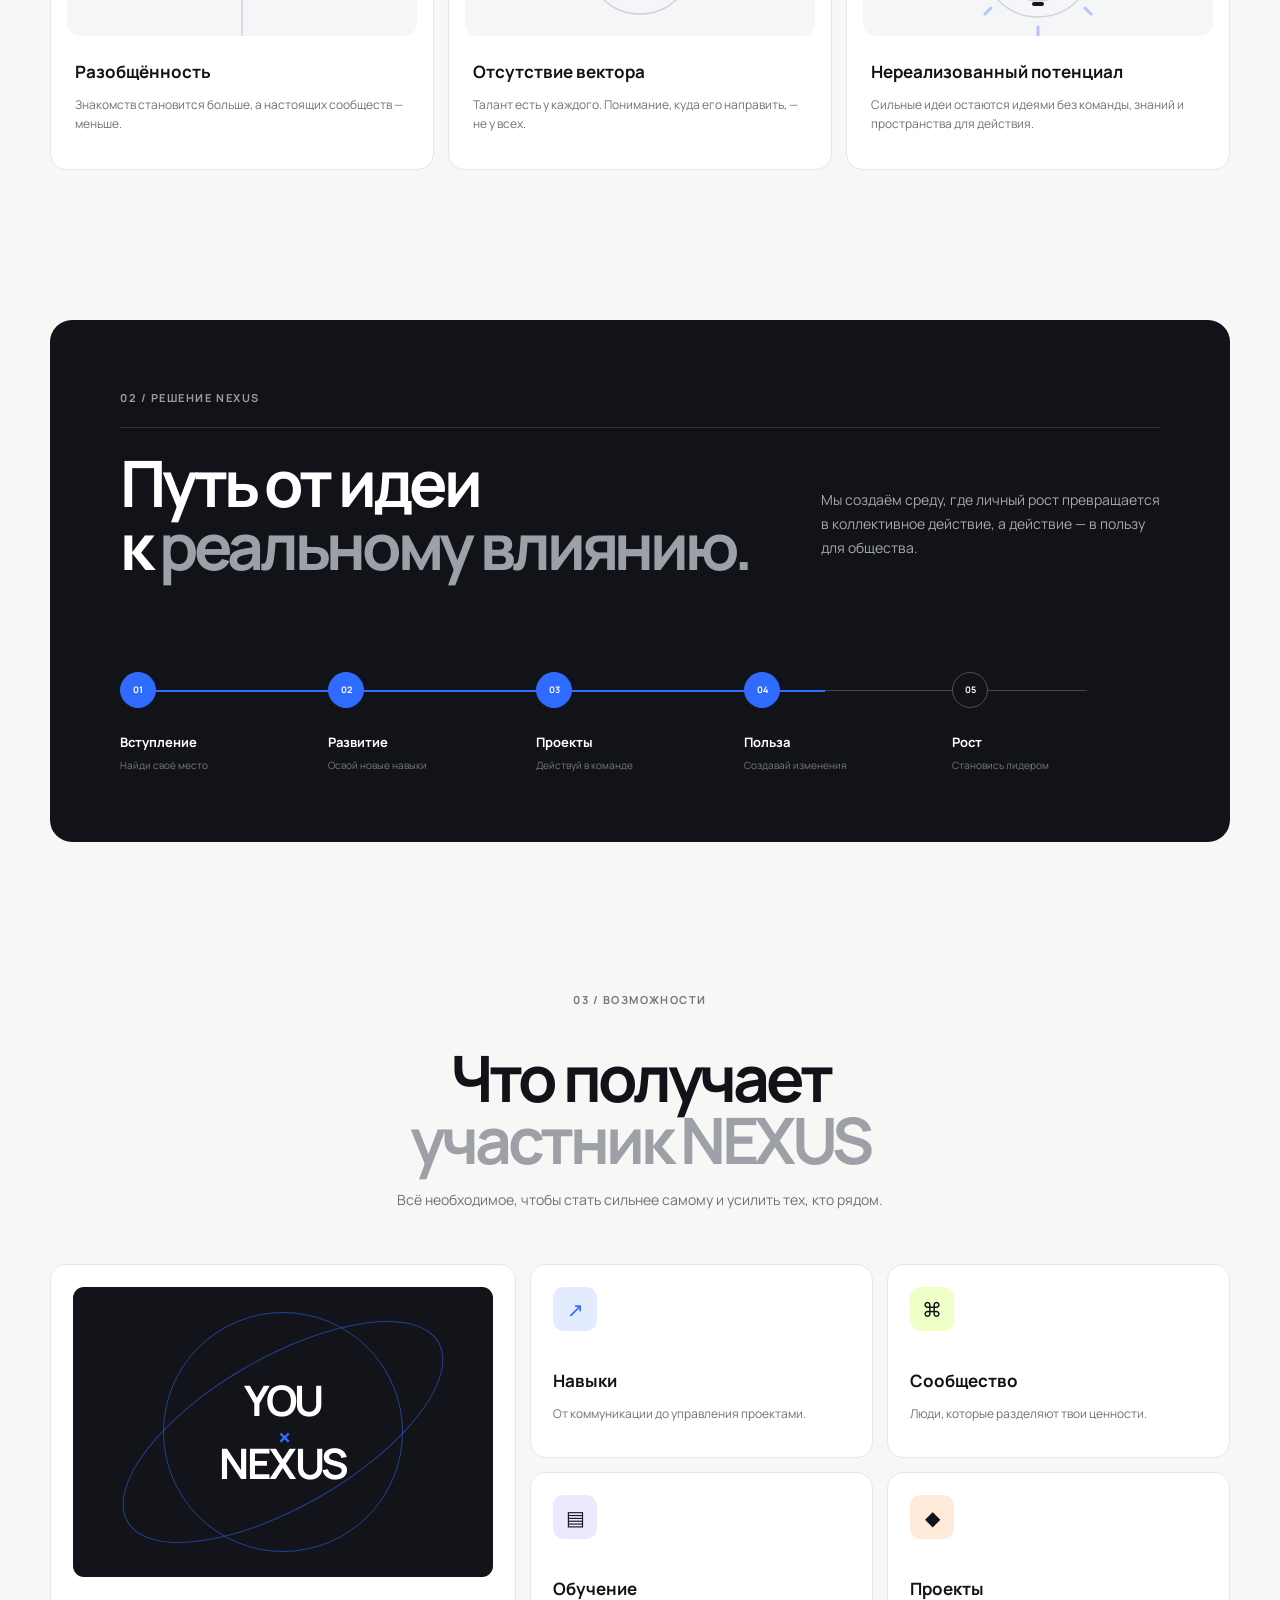
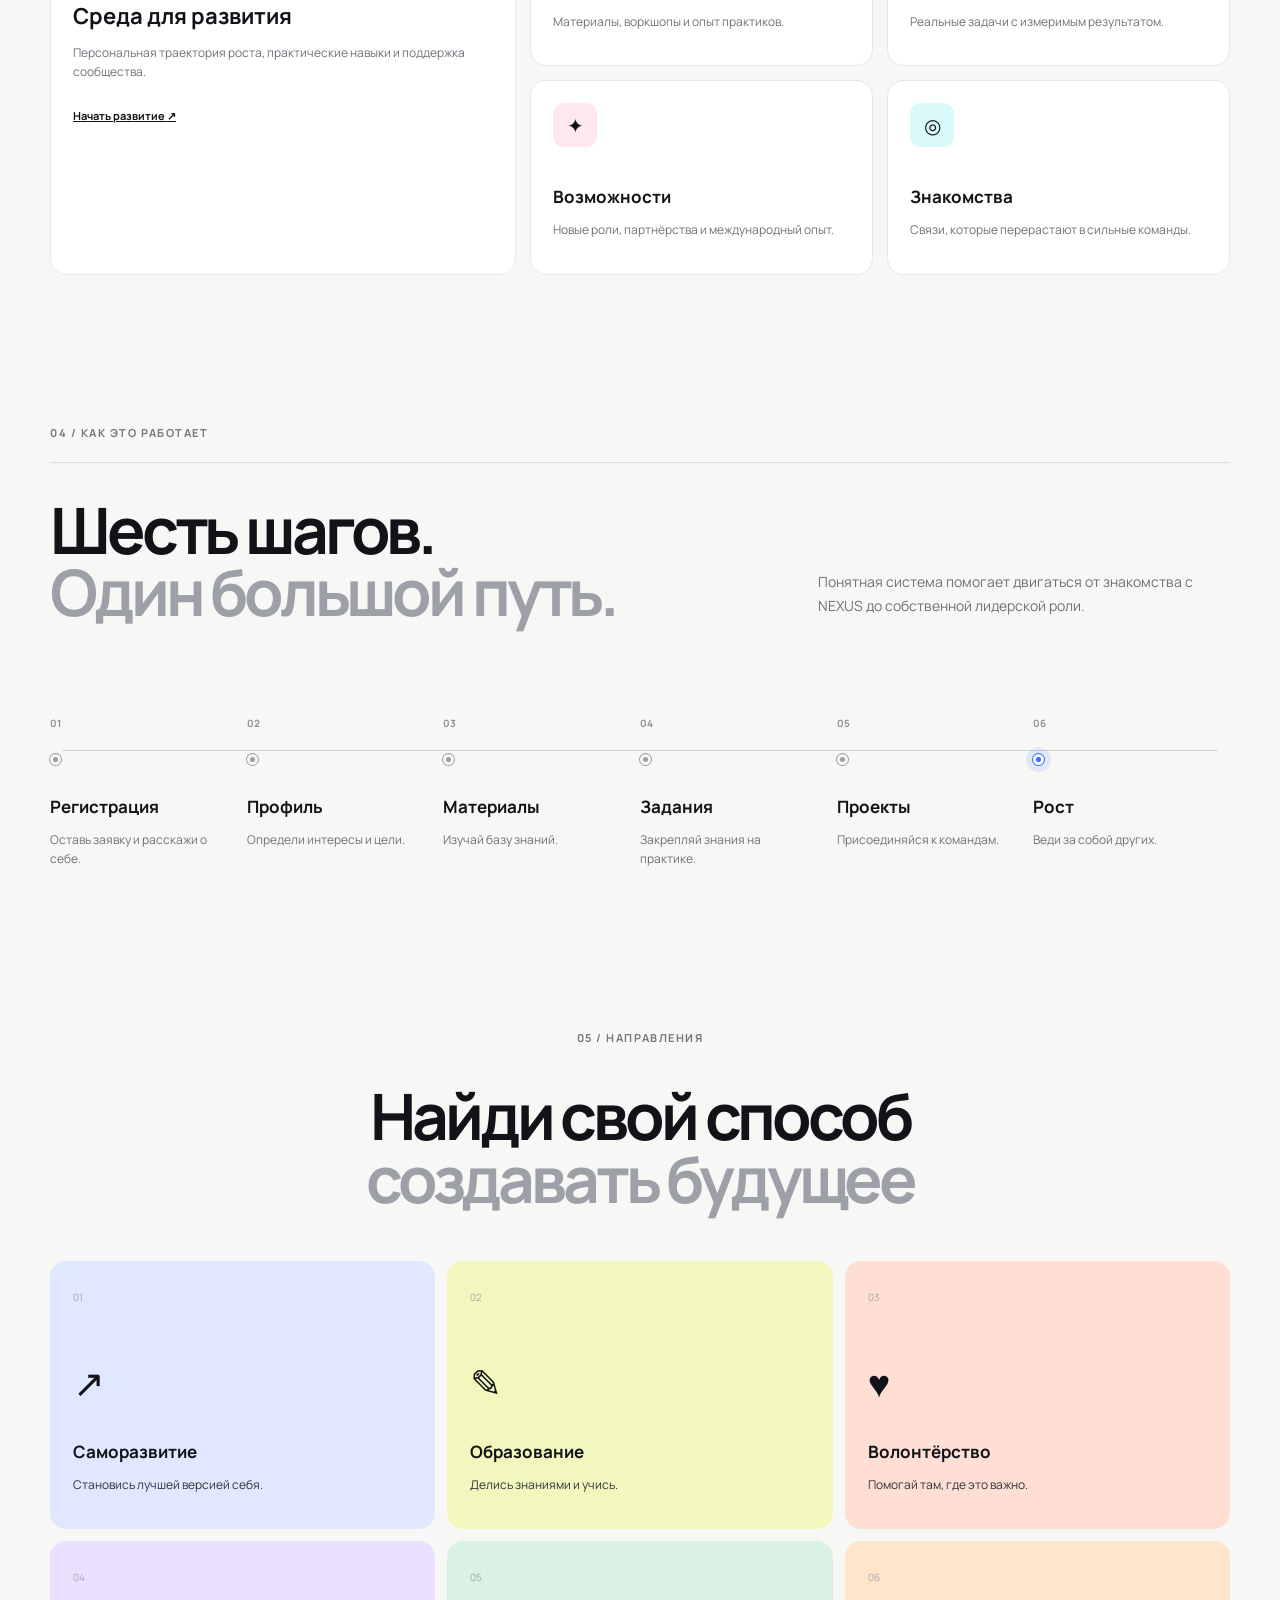
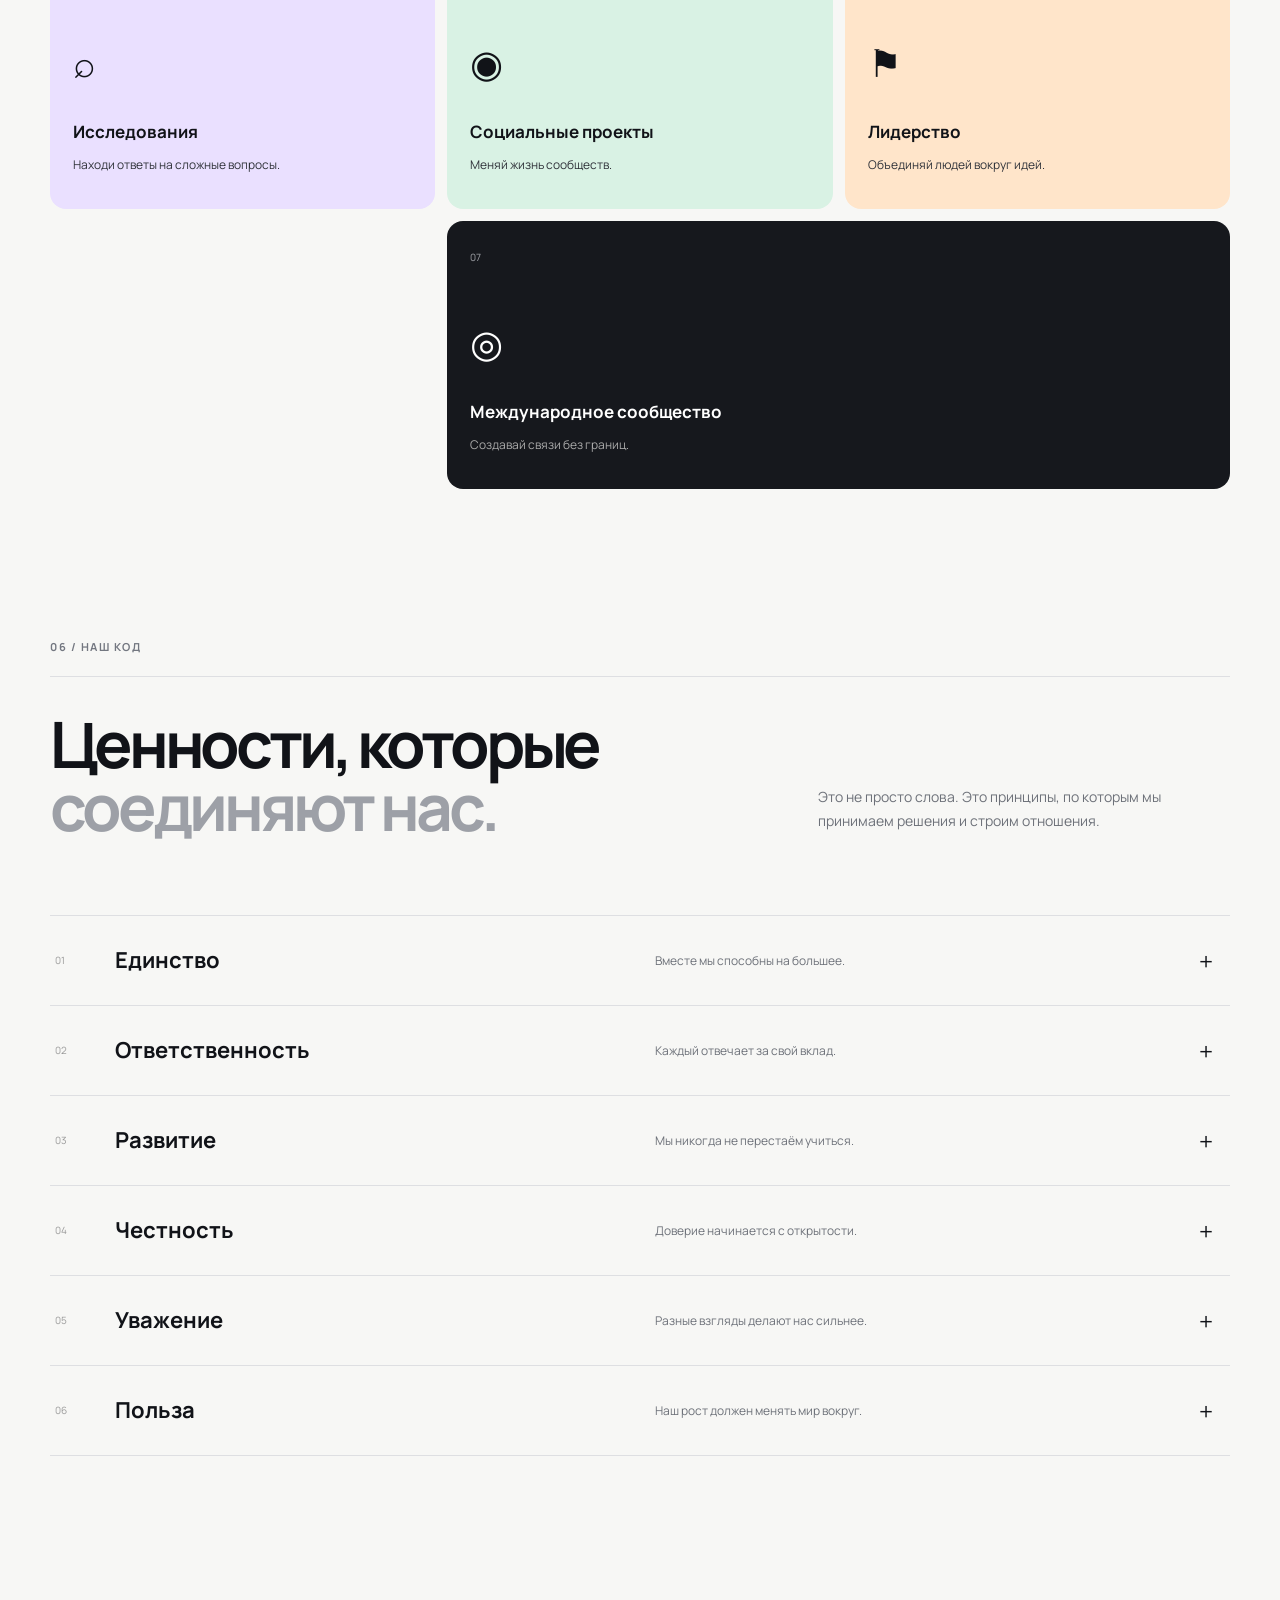
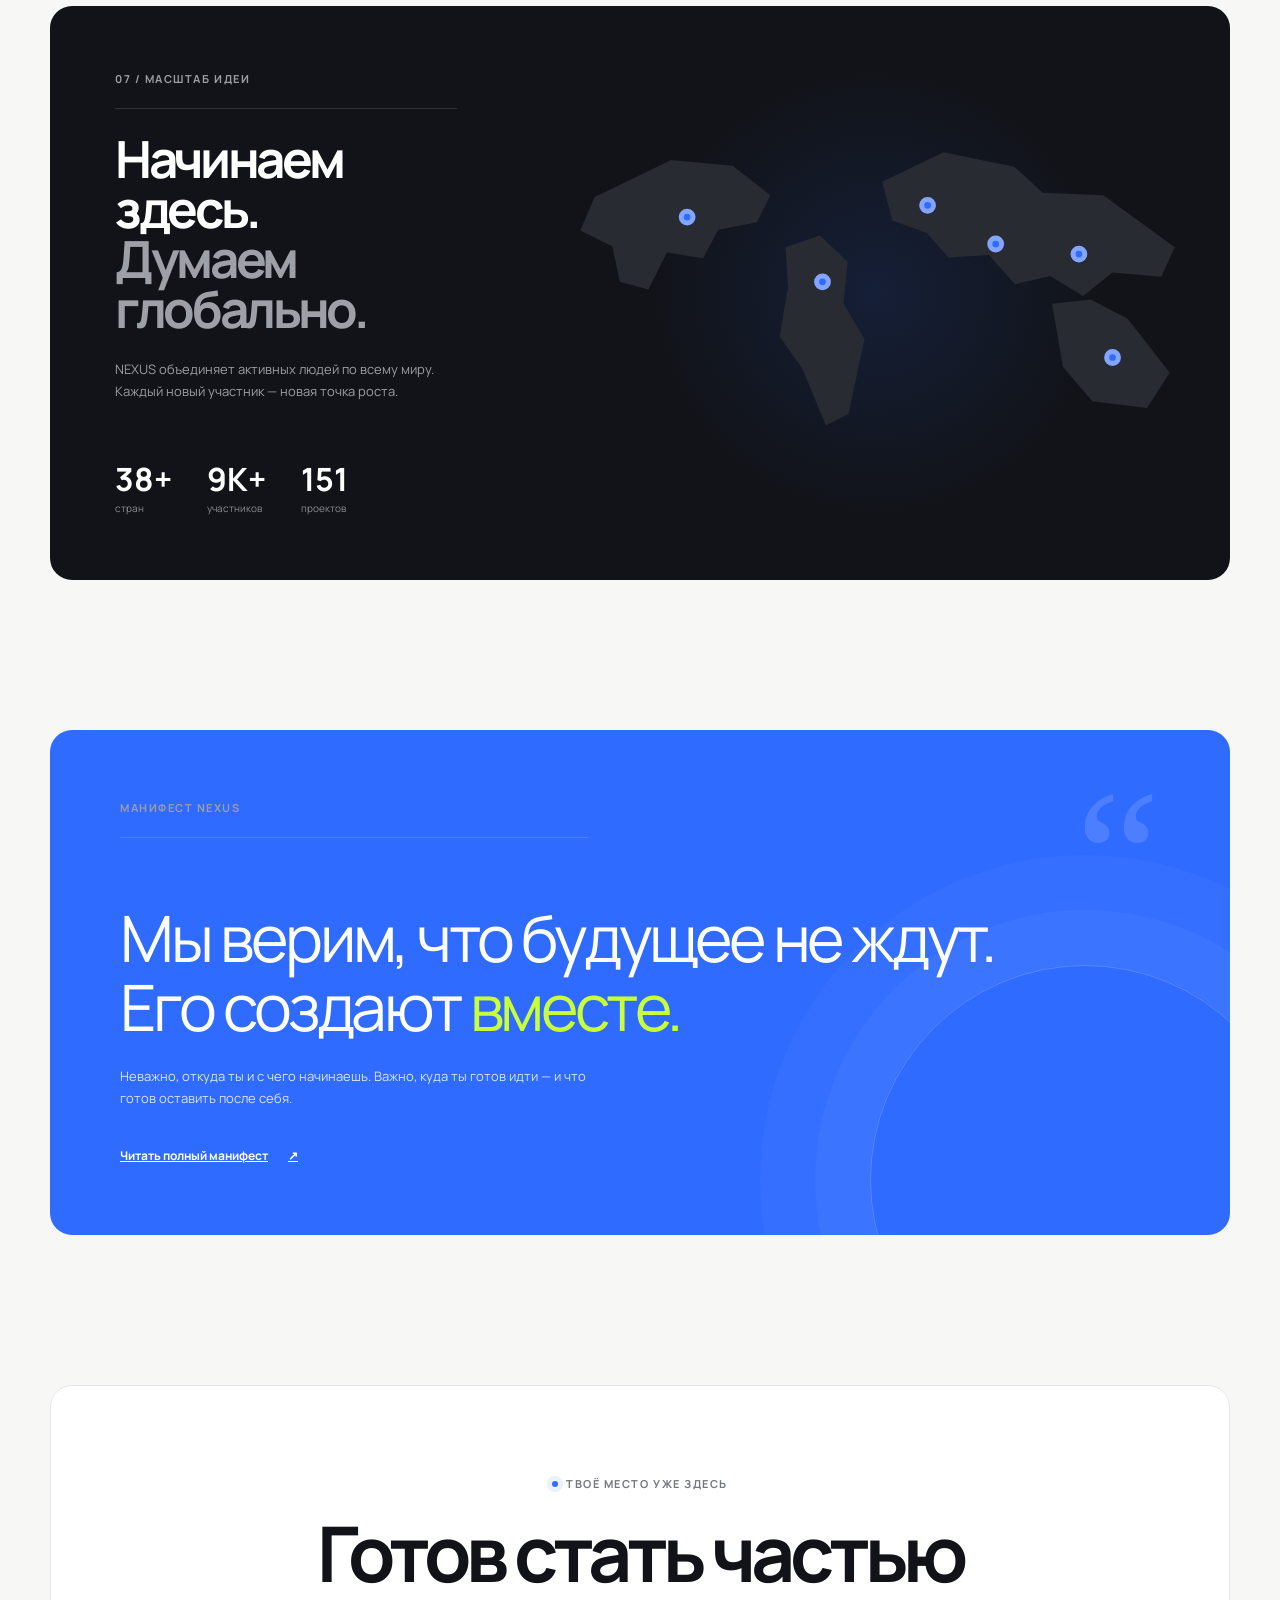
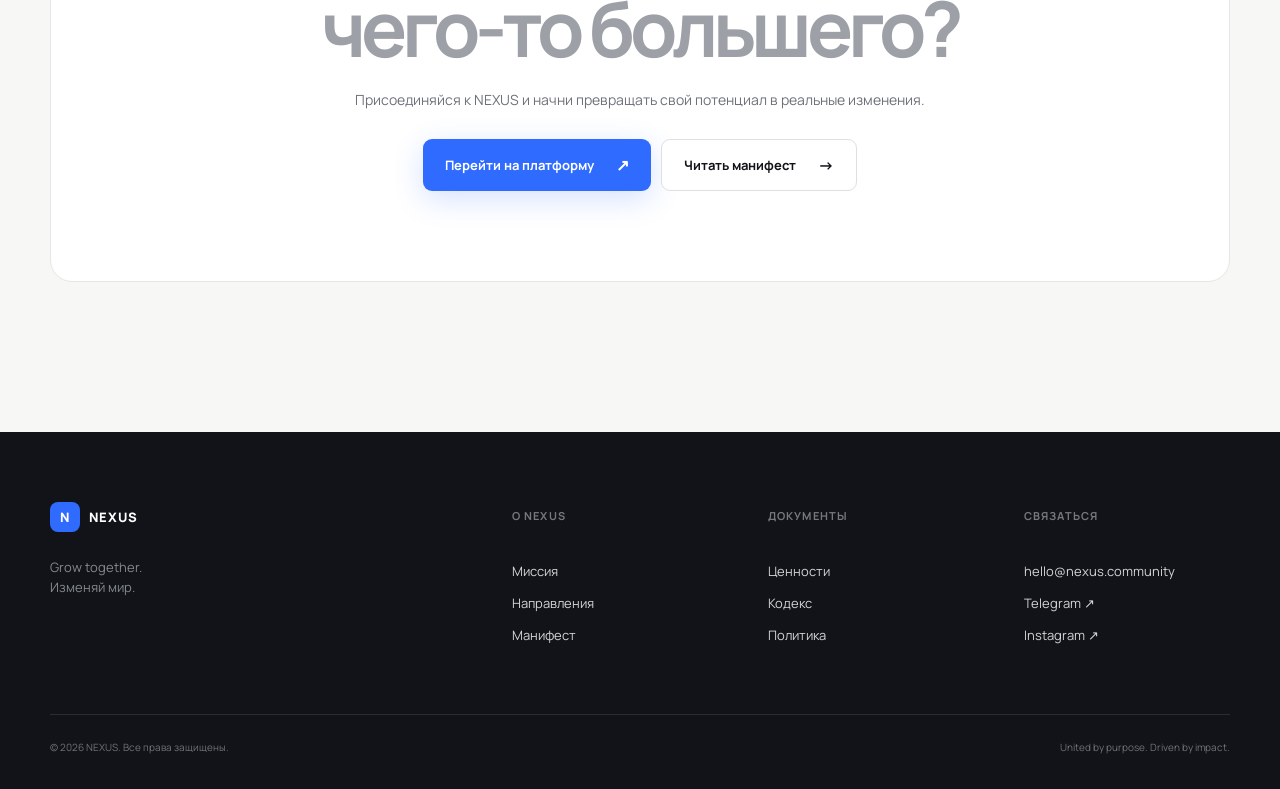
==== commit 67ee91cf: "Platphorm start" ====
--- a/index.html
+++ b/index.html
@@ -20,7 +20,7 @@
     <nav class="nav-links" aria-label="Основная навигация">
       <a href="#mission">Миссия</a><a href="#benefits">Возможности</a><a href="#directions">Направления</a><a href="#manifesto">Манифест</a>
     </nav>
-    <div class="nav-actions"><div class="language-switch" aria-label="Выбор языка"><span class="active">RU</span><a href="index-en.html">EN</a></div><a class="btn btn-dark btn-small" href="#join">Присоединиться к NEXUS <span>↗</span></a></div>
+    <div class="nav-actions"><div class="language-switch" aria-label="Выбор языка"><span class="active">RU</span><a href="index-en.html">EN</a></div><a class="btn btn-dark btn-small" href="platform/index.html">Открыть платформу <span>↗</span></a></div>
     <div class="mobile-nav-tools"><div class="language-switch" aria-label="Выбор языка"><span class="active">RU</span><a href="index-en.html">EN</a></div><button class="menu" aria-label="Открыть меню" aria-expanded="false"><span></span><span></span></button></div>
   </header>
 
@@ -29,7 +29,7 @@
       <div class="eyebrow"><i></i> Глобальное сообщество нового поколения</div>
       <h1>Объединяем людей.<br><span>Раскрываем потенциал.</span></h1>
       <p class="lead">NEXUS — международная платформа для тех, кто хочет развиваться, находить единомышленников и создавать проекты, меняющие общество к лучшему.</p>
-      <div class="hero-actions"><a class="btn btn-blue" href="#join">Присоединиться к NEXUS <span>↗</span></a><a class="btn btn-light" href="#mission">Узнать больше <span>↓</span></a></div>
+      <div class="hero-actions"><a class="btn btn-blue" href="platform/index.html">Перейти на платформу <span>↗</span></a><a class="btn btn-light" href="#mission">Узнать больше <span>↓</span></a></div>
       <div class="hero-stage">
         <div class="orbit orbit-a"></div><div class="orbit orbit-b"></div>
         <div class="hero-word">NEX<span>U</span>S</div>
@@ -127,7 +127,7 @@
     </section>
 
     <section class="join section shell reveal" id="join">
-      <div class="join-inner"><div class="eyebrow"><i></i> Твоё место уже здесь</div><h2>Готов стать частью<br><span>чего-то большего?</span></h2><p>Присоединяйся к NEXUS и начни превращать свой потенциал в реальные изменения.</p><div class="hero-actions"><a class="btn btn-blue" href="mailto:join@nexus.community">Присоединиться к NEXUS <span>↗</span></a><a class="btn btn-light" href="#manifesto">Читать манифест <span>→</span></a></div></div>
+      <div class="join-inner"><div class="eyebrow"><i></i> Твоё место уже здесь</div><h2>Готов стать частью<br><span>чего-то большего?</span></h2><p>Присоединяйся к NEXUS и начни превращать свой потенциал в реальные изменения.</p><div class="hero-actions"><a class="btn btn-blue" href="platform/index.html">Перейти на платформу <span>↗</span></a><a class="btn btn-light" href="manifesto.html">Читать манифест <span>→</span></a></div></div>
     </section>
   </main>
 
